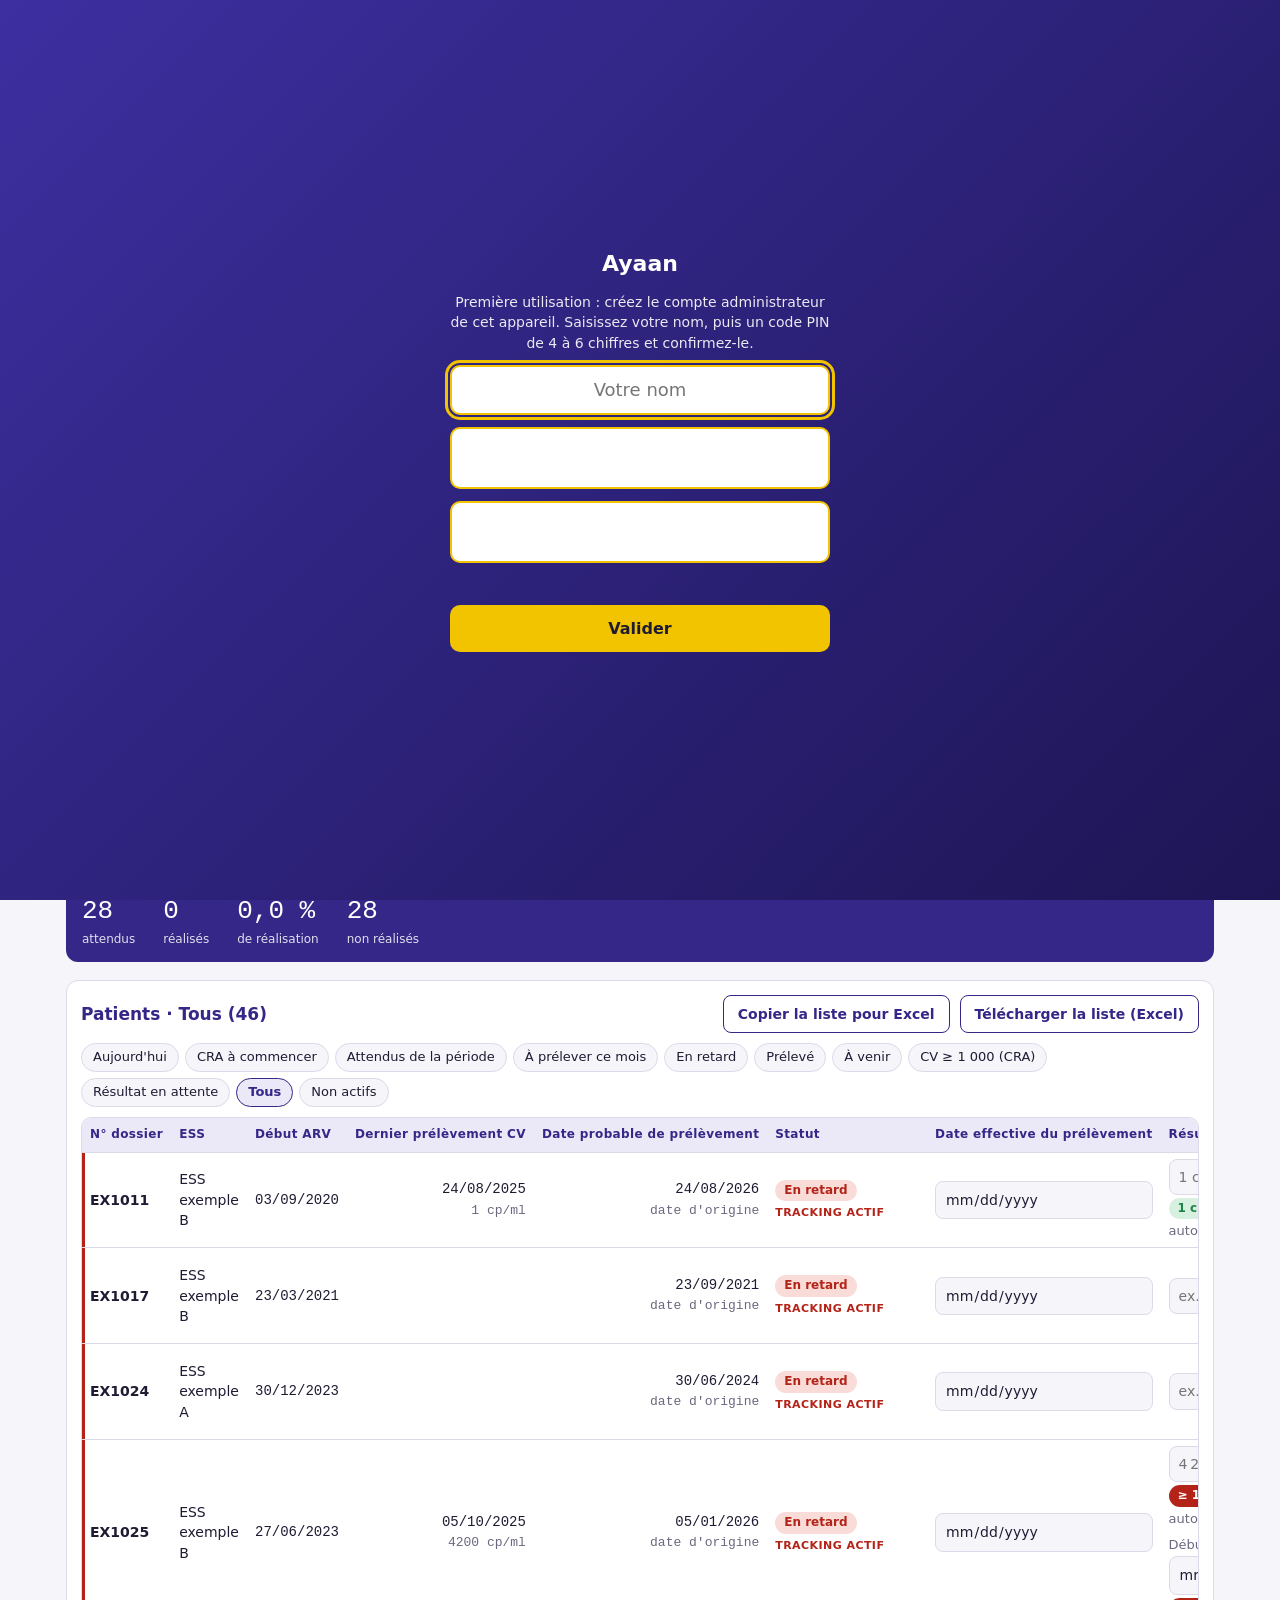
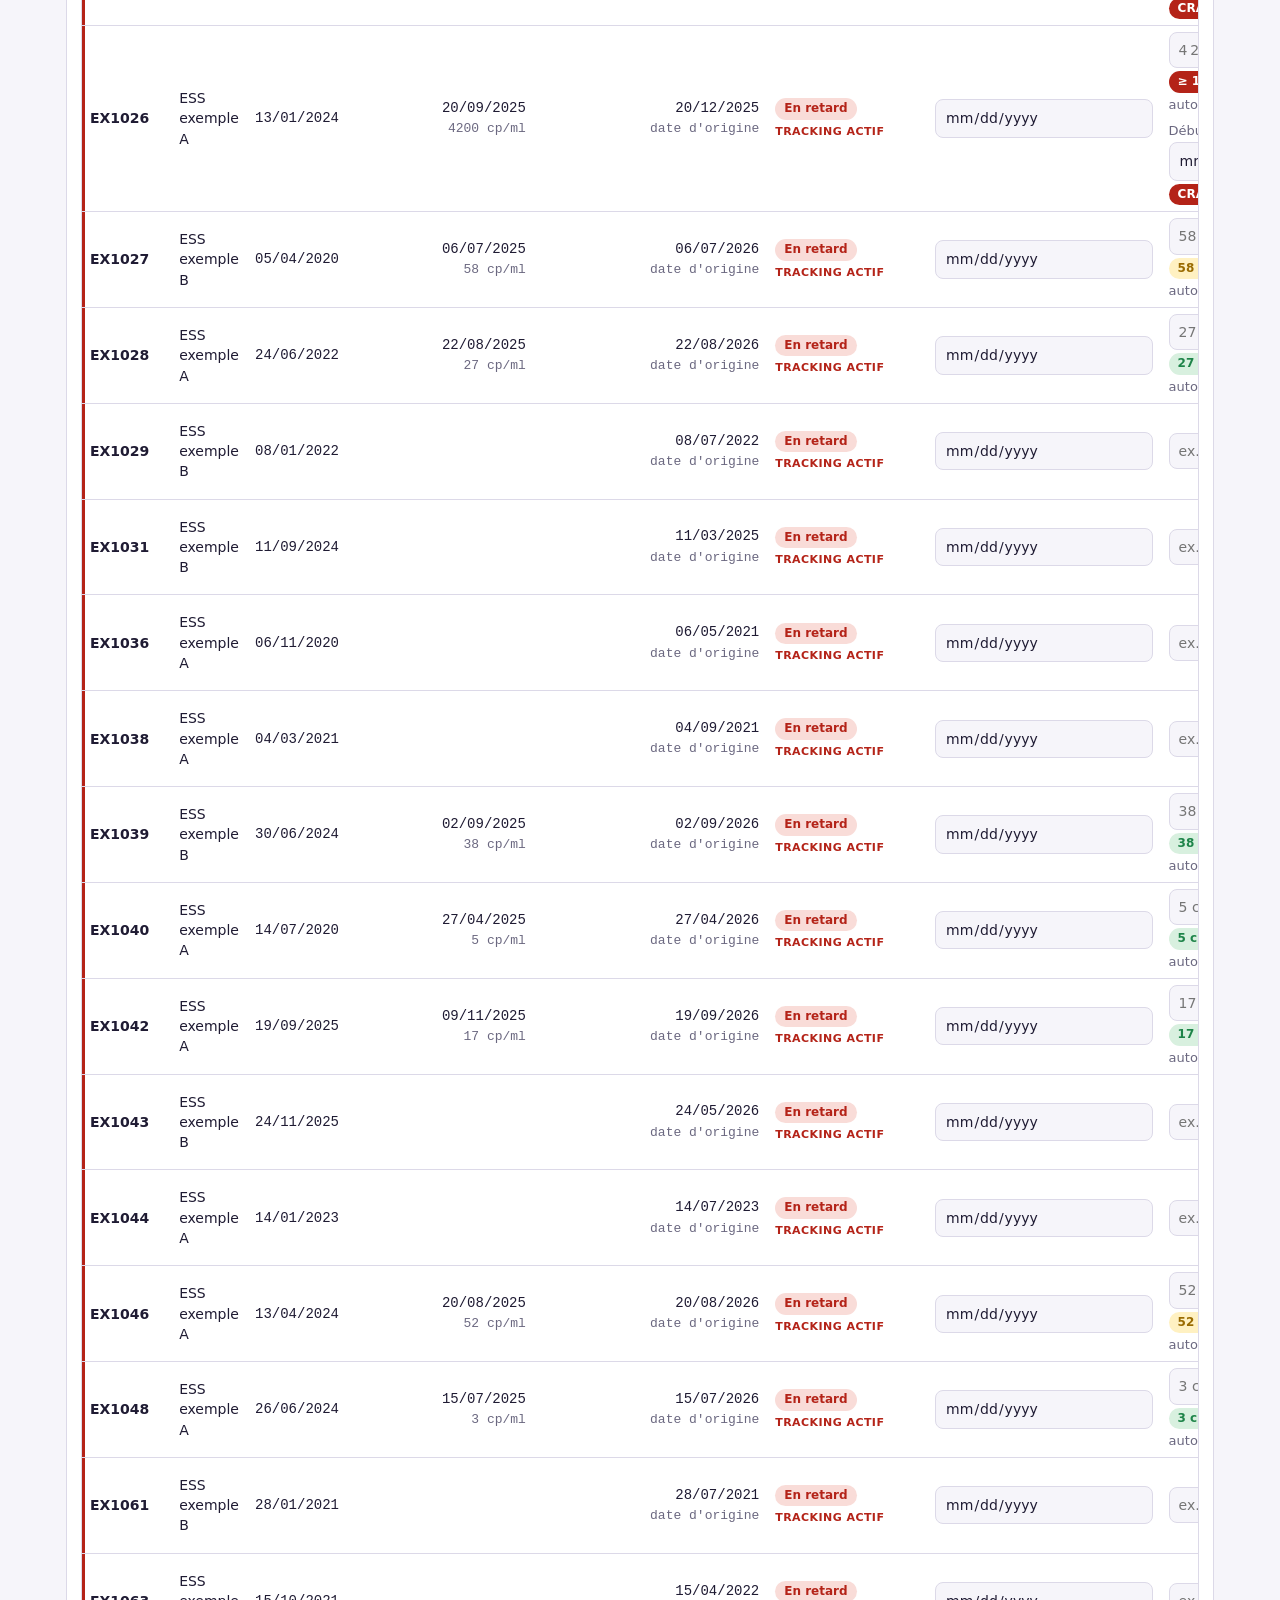
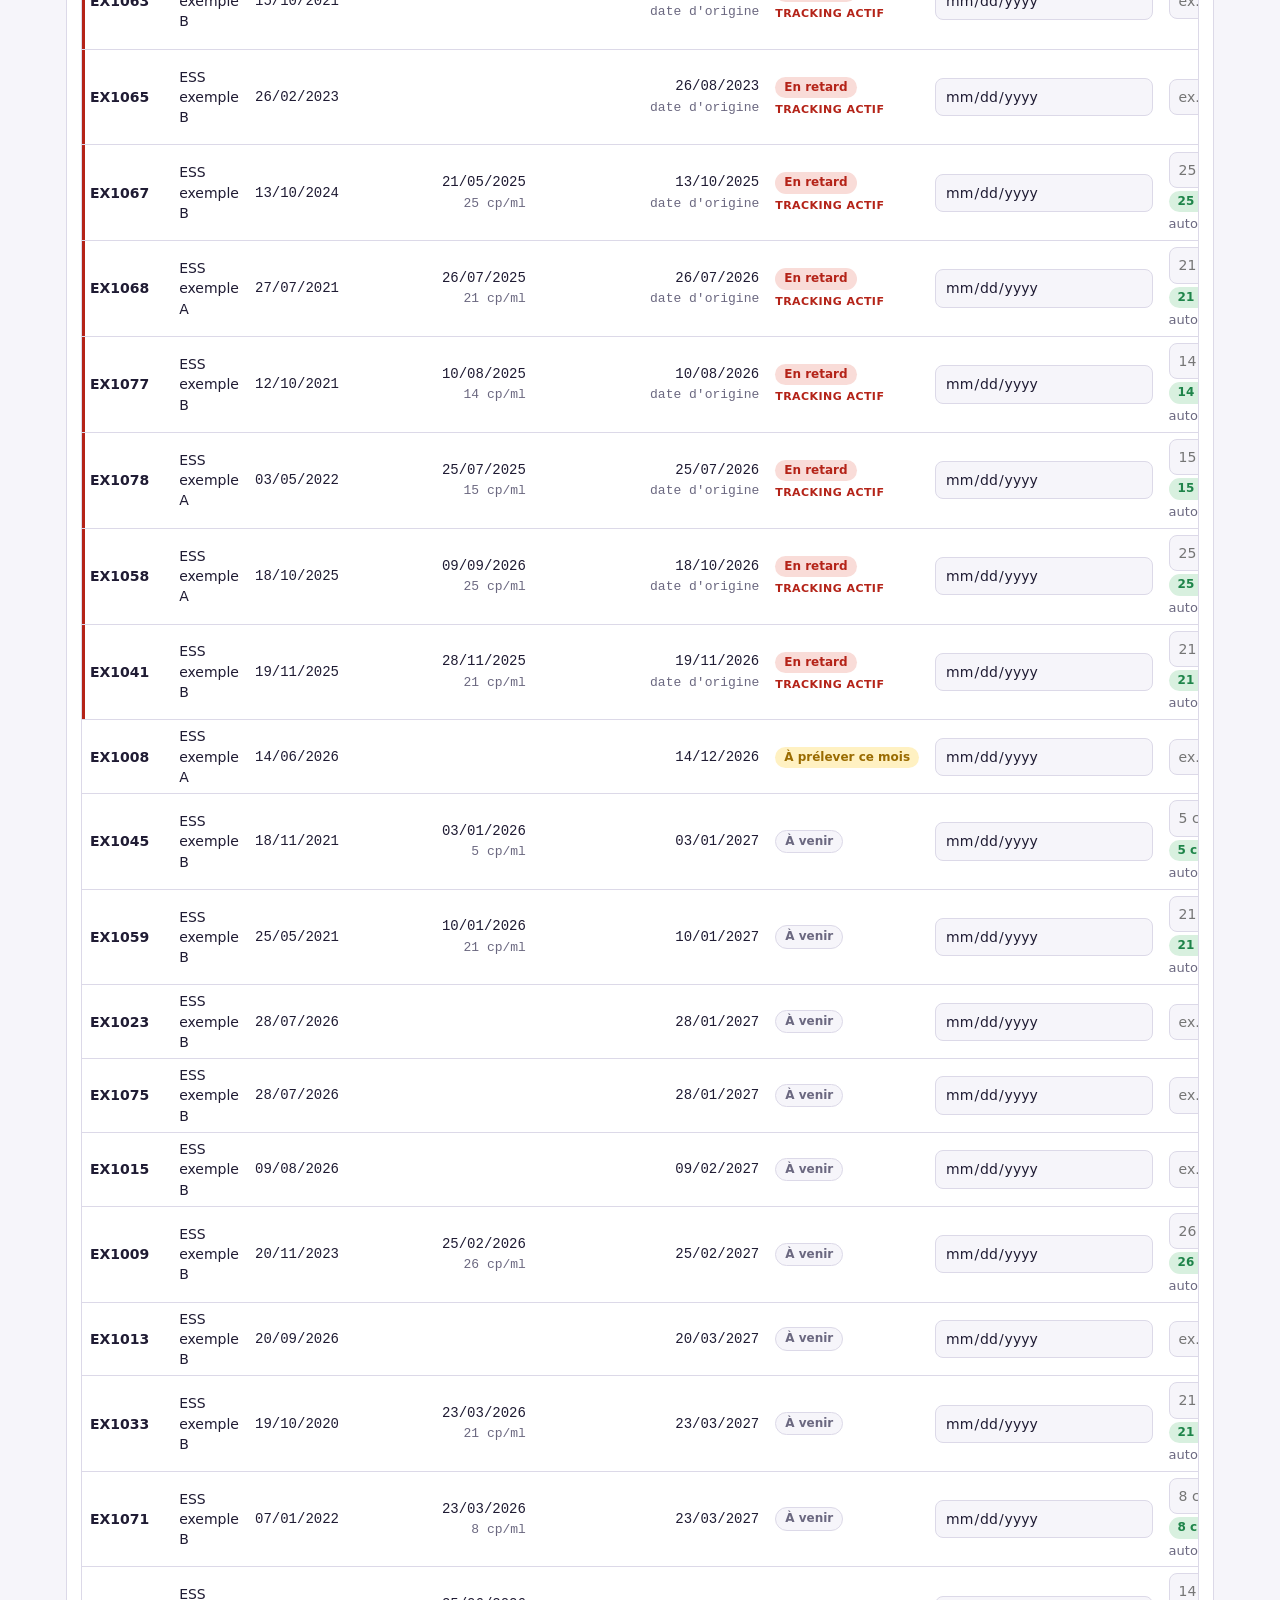
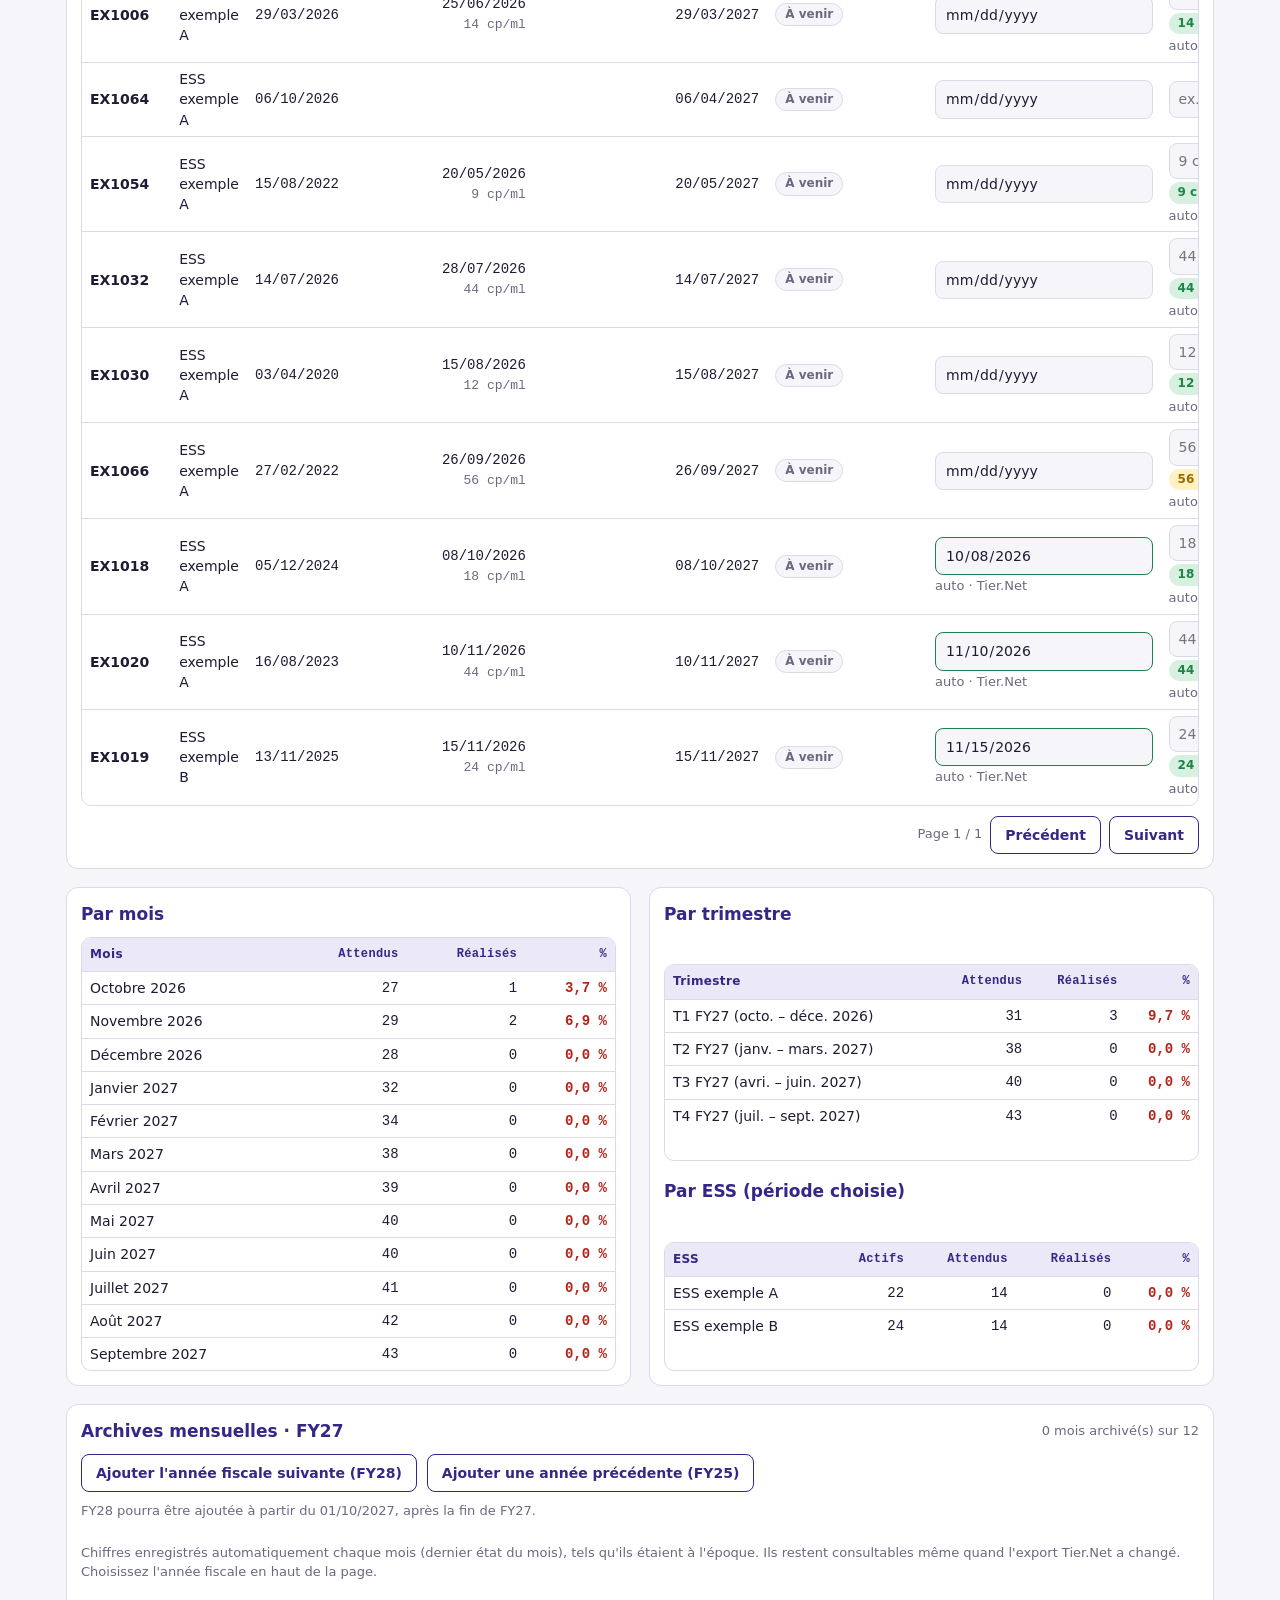
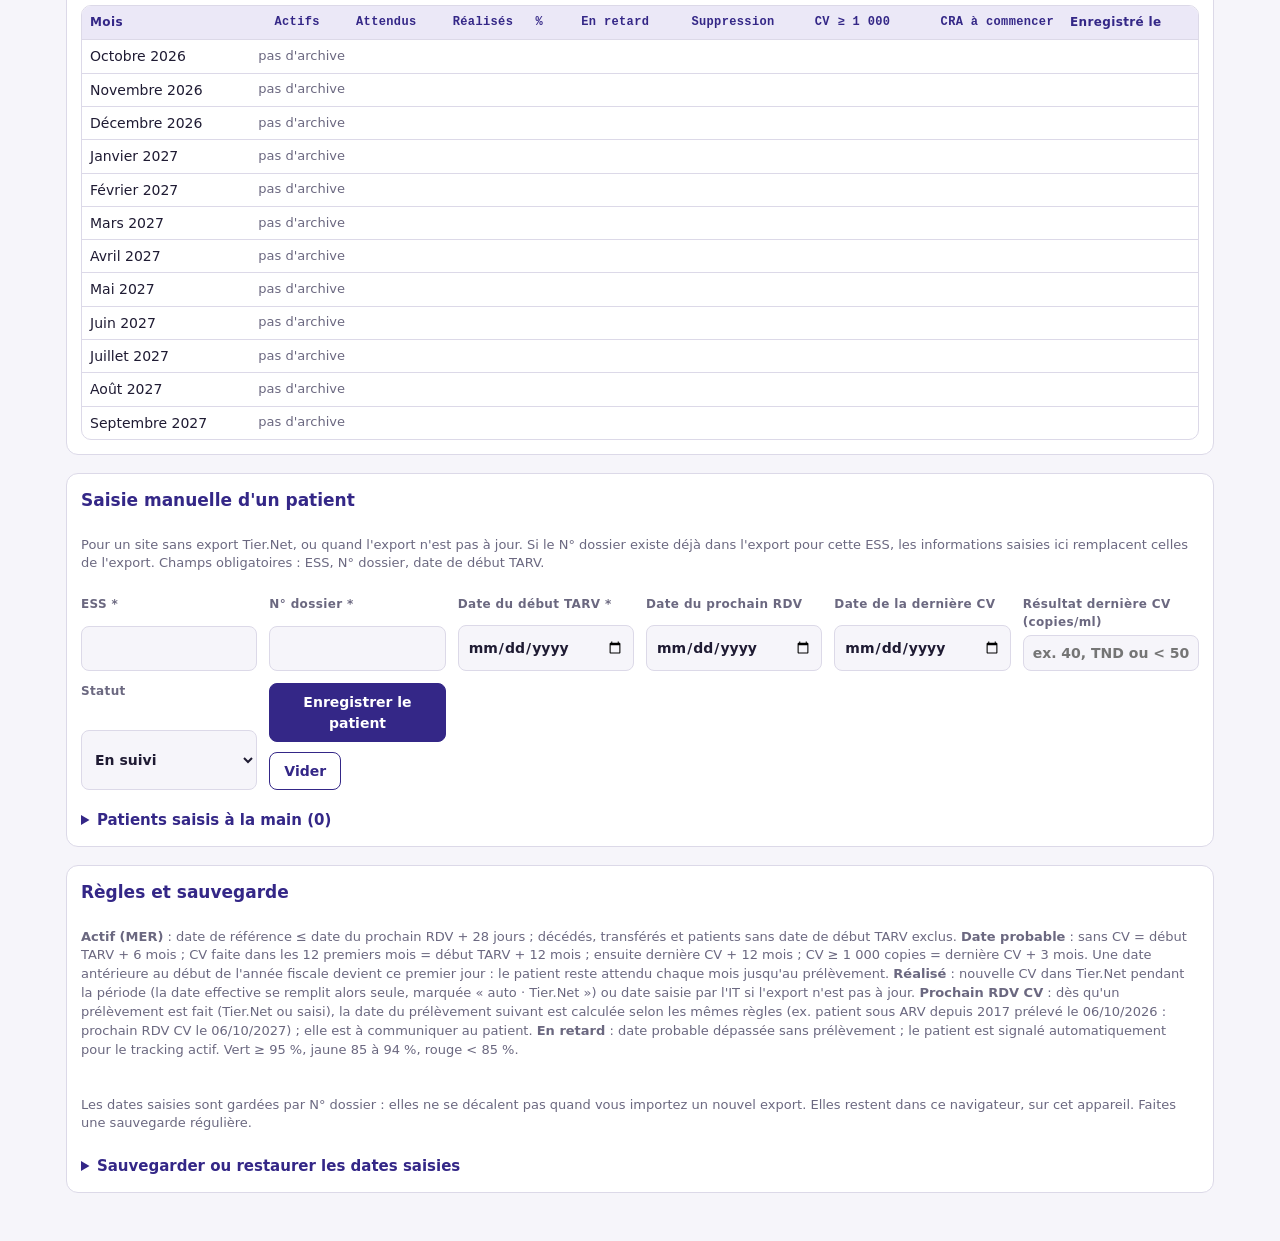
==== index.html @ 996accc6 "Add files via upload" ====
<!doctype html>
<html lang="fr">
<head>
<meta charset="utf-8">
<meta name="viewport" content="width=device-width, initial-scale=1">
<link rel="icon" href="[data-uri]">
<title>Ayaan Suivi CV</title>
<style>
/* Layout : barre d'outils + tuiles de synthèse + liste de travail patient par patient, puis tableaux mensuels/trimestriels */
:root{
  --bg:#f6f5fa; --panel:#ffffff; --ink:#1f1b33; --muted:#6b6880; --line:#dcd9e8;
  --violet:#342787; --violet-soft:#ebe8f7; --jaune:#f2c400; --jaune-soft:#fff6d1; --bleu:#0b6fa6;
  --ok:#1e8449; --ok-soft:#d8f0df; --warn:#9a6b00; --warn-soft:#fff1c2; --bad:#b42318; --bad-soft:#f9dcd8;
  --f-body:"Fira Sans",system-ui,-apple-system,"Segoe UI",sans-serif; --f-num:"Fira Code",ui-monospace,Menlo,monospace;
}
@media (prefers-color-scheme: dark){:root:not([data-theme="light"]){
  --bg:#14121f; --panel:#1d1a2c; --ink:#ecebf5; --muted:#a29fb8; --line:#34304a;
  --violet:#a99cf2; --violet-soft:#2a2545; --jaune:#f2c400; --jaune-soft:#3a3214; --bleu:#5fb4e6;
  --ok:#6fd08f; --ok-soft:#173523; --warn:#f2c94c; --warn-soft:#3a3014; --bad:#ff8a7a; --bad-soft:#41201c; color-scheme:dark}}
:root[data-theme="dark"]{
  --bg:#14121f; --panel:#1d1a2c; --ink:#ecebf5; --muted:#a29fb8; --line:#34304a;
  --violet:#a99cf2; --violet-soft:#2a2545; --jaune:#f2c400; --jaune-soft:#3a3214; --bleu:#5fb4e6;
  --ok:#6fd08f; --ok-soft:#173523; --warn:#f2c94c; --warn-soft:#3a3014; --bad:#ff8a7a; --bad-soft:#41201c; color-scheme:dark}
*{box-sizing:border-box}
body{background:var(--bg);color:var(--ink);font-family:var(--f-body);font-size:15px;line-height:1.45}
.wrap{max-width:1180px;margin:0 auto;padding-left:max(16px,env(safe-area-inset-left,0px));padding-right:max(16px,env(safe-area-inset-right,0px));padding-block:20px 48px;display:grid;gap:18px}
header.top{display:flex;flex-wrap:wrap;gap:12px 20px;align-items:flex-end;justify-content:space-between;border-bottom:3px solid var(--jaune);padding-bottom:12px}
.brand small{display:block;font-size:12px;letter-spacing:.12em;text-transform:uppercase;color:var(--bleu);font-weight:600}
.brand h1{margin:2px 0 0;font-size:26px;color:var(--violet);text-wrap:balance}
.brand p{margin:4px 0 0;color:var(--muted);font-size:13px;max-width:62ch}
.btn{font:inherit;font-weight:600;font-size:14px;border-radius:8px;border:1px solid var(--violet);background:var(--violet);color:#fff;padding:8px 14px;cursor:pointer}
:root[data-theme="dark"] .btn{color:#14121f}
@media (prefers-color-scheme: dark){:root:not([data-theme="light"]) .btn{color:#14121f}}
.btn.ghost{background:transparent;color:var(--violet)}
.btn:focus-visible,select:focus-visible,input:focus-visible{outline:3px solid var(--jaune);outline-offset:2px}
.row{display:flex;flex-wrap:wrap;gap:10px;align-items:center}
.controls{background:var(--panel);border:1px solid var(--line);border-radius:12px;padding:14px;display:grid;grid-template-columns:repeat(auto-fit,minmax(170px,1fr));gap:12px}
label.f{display:grid;gap:4px;font-size:12px;color:var(--muted);font-weight:600;letter-spacing:.03em}
select,input[type=date],input[type=text],input[type=search],textarea{font:inherit;font-size:14px;color:var(--ink);background:var(--bg);border:1px solid var(--line);border-radius:8px;padding:7px 9px;min-width:0;width:100%}
.alert{border-radius:10px;padding:12px 14px;font-size:14px}
.alert.bad{background:var(--bad-soft);color:var(--bad);font-weight:600}
.alert.info{background:var(--jaune-soft);color:var(--ink)}
.tiles{display:grid;grid-template-columns:repeat(auto-fit,minmax(170px,1fr));gap:12px}
.tile{background:var(--panel);border:1px solid var(--line);border-radius:12px;padding:12px 14px;display:grid;gap:2px}
.tile b{font-family:var(--f-num);font-size:30px;font-weight:500;font-variant-numeric:tabular-nums}
.tile span{font-size:13px;color:var(--muted)}
.tile.v b{color:var(--violet)} .tile.o b{color:var(--ok)} .tile.r b{color:var(--bad)} .tile.j b{color:var(--warn)}
.period{background:var(--violet);color:#fff;border-radius:12px;padding:14px 16px;display:flex;flex-wrap:wrap;gap:8px 28px;align-items:baseline}
:root[data-theme="dark"] .period{color:#14121f}
@media (prefers-color-scheme: dark){:root:not([data-theme="light"]) .period{color:#14121f}}
.period h2{margin:0;font-size:16px;flex-basis:100%}
.period .n{font-family:var(--f-num);font-size:26px;font-variant-numeric:tabular-nums}
.period .l{font-size:12px;opacity:.85;display:block}
.panel{background:var(--panel);border:1px solid var(--line);border-radius:12px;padding:14px;display:grid;gap:10px;min-width:0}
.panel h2{margin:0;font-size:17px;color:var(--violet)}
.chips{display:flex;flex-wrap:wrap;gap:6px}
.chip{font:inherit;font-size:13px;border:1px solid var(--line);background:var(--bg);color:var(--ink);border-radius:999px;padding:4px 11px;cursor:pointer}
.chip[aria-pressed="true"]{background:var(--violet-soft);border-color:var(--violet);color:var(--violet);font-weight:600}
.tw{overflow-x:auto;border:1px solid var(--line);border-radius:10px}
table{border-collapse:collapse;width:100%;font-size:14px}
th{background:var(--violet-soft);color:var(--violet);text-align:left;font-size:12px;letter-spacing:.03em;padding:8px;white-space:nowrap;position:sticky;top:0}
td{border-top:1px solid var(--line);padding:6px 8px;vertical-align:middle}
td.num,th.num{text-align:right;font-family:var(--f-num);font-variant-numeric:tabular-nums}
td input{padding:5px 7px}
.track{display:inline-block;margin-top:3px;font-size:11px;font-weight:700;letter-spacing:.04em;text-transform:uppercase;color:var(--bad)}
tr.late td:first-child{box-shadow:inset 3px 0 0 var(--bad)}
.pill{display:inline-block;font-size:12px;font-weight:600;border-radius:999px;padding:2px 9px;white-space:nowrap}
.p-ok{background:var(--ok-soft);color:var(--ok)} .p-bad{background:var(--bad-soft);color:var(--bad)} .p-warn{background:var(--warn-soft);color:var(--warn)} .p-mut{background:var(--bg);color:var(--muted);border:1px solid var(--line)}
.res{display:grid;gap:3px;min-width:118px}.res input{width:110px}
.p-cra{background:var(--bad);color:#fff}
.tile b.pct-ok{color:var(--ok)} .tile b.pct-warn{color:var(--warn)} .tile b.pct-bad{color:var(--bad)}
.pct-ok{color:var(--ok);font-weight:700} .pct-warn{color:var(--warn);font-weight:700} .pct-bad{color:var(--bad);font-weight:700}
.grid2{display:grid;grid-template-columns:repeat(auto-fit,minmax(320px,1fr));gap:18px}
.muted{color:var(--muted);font-size:13px}
.ex{background:var(--jaune);color:#1f1b33;font-size:12px;font-weight:700;border-radius:6px;padding:2px 8px;letter-spacing:.05em;text-transform:uppercase}
details summary{cursor:pointer;font-weight:600;color:var(--violet)}
textarea{min-height:90px;font-family:var(--f-num);font-size:12px}
.pager{display:flex;gap:8px;align-items:center;justify-content:flex-end}
@media (prefers-reduced-motion: reduce){*{transition:none!important}}

.logo{width:56px;height:56px;flex:none}
.brandrow{display:flex;gap:14px;align-items:center}

@media (max-width:700px){
  .tw:has(table.cards){overflow:visible;border:0}
  table.cards thead{display:none}
  table.cards,table.cards tbody{display:block}
  table.cards tr{display:grid;grid-template-columns:1fr 1fr;gap:6px 12px;padding:12px;margin-bottom:10px;background:var(--panel);border:1px solid var(--line);border-radius:12px}
  table.cards tr.late{border-left:5px solid var(--bad)}
  table.cards tr.late td:first-child{box-shadow:none}
  table.cards td{border:0;padding:0;text-align:left!important;min-width:0}
  table.cards td::before{content:attr(data-l);display:block;font-size:11px;font-weight:600;letter-spacing:.03em;color:var(--muted);font-family:var(--f-body)}
  table.cards td:nth-child(1){order:-2;font-size:16px}
  table.cards td:nth-child(6){order:-1;justify-self:end;text-align:right!important}
  table.cards td:nth-child(1)::before,table.cards td:nth-child(6)::before{content:none}
  table.cards td:nth-child(7),table.cards td:nth-child(8),table.cards td:nth-child(9),table.cards td:nth-child(11){grid-column:1/-1}
  table.cards td:empty{display:none}
  table.cards td input{width:100%!important;font-size:16px;padding:9px 10px}
  table.cards .res{min-width:0}
  table.cards td[colspan]{grid-column:1/-1}
}

#daySum{position:fixed;inset:0;z-index:90;background:rgba(20,18,31,.55);display:grid;place-items:center;padding:16px}
#daySum[hidden]{display:none!important}
#daySum .box{background:var(--panel);color:var(--ink);border-radius:16px;width:min(460px,100%);padding:18px;display:grid;gap:12px;border-top:6px solid var(--jaune);max-height:92vh;overflow:auto}
#daySum h2{margin:0;color:var(--violet);font-size:20px}
#daySum .it{display:flex;align-items:center;gap:12px;border:1px solid var(--line);border-radius:12px;padding:10px 12px;background:var(--bg);cursor:pointer;font:inherit;color:inherit;text-align:left;width:100%}
#daySum .it b{font-family:var(--f-num);font-size:26px;min-width:52px;text-align:right}
#daySum .it span{font-size:14px}
#daySum .acts{display:flex;flex-wrap:wrap;gap:8px}
.panel>*,details{min-width:0;max-width:100%}
#msg{position:sticky;top:0;z-index:20}#msg:empty{display:none}
#splash{position:fixed;inset:0;z-index:50;display:grid;place-items:center;background:linear-gradient(135deg,#3d2fa0,#1d1554);color:#fff;transition:opacity .45s ease}
#splash.out{opacity:0;pointer-events:none}
#splash .sp{display:grid;justify-items:center;gap:14px;text-align:center}
#splash .logo{width:132px;height:132px;animation:pop .7s cubic-bezier(.2,.9,.3,1.3) both;filter:drop-shadow(0 12px 28px rgba(0,0,0,.35))}
#splash .nm{font-size:40px;font-weight:800;letter-spacing:-.5px;animation:up .6s .25s both}
#splash .sb{font-size:14px;font-weight:700;letter-spacing:.3em;color:#f2c400;animation:up .6s .4s both}
#splash .org{font-size:12px;opacity:.75;animation:up .6s .55s both}
@keyframes pop{from{transform:scale(.4) rotate(-8deg);opacity:0}to{transform:none;opacity:1}}
@keyframes up{from{transform:translateY(10px);opacity:0}to{transform:none;opacity:1}}
@media (prefers-reduced-motion: reduce){#splash .logo,#splash .nm,#splash .sb,#splash .org{animation:none}}
</style>
<style>:root{color-scheme:light}body{margin:0}[hidden]{display:none!important}@media (prefers-color-scheme: dark){:root:not([data-theme="light"]){color-scheme:dark}}</style>
<script>window.AYAAN_OFFLINE=true</script>
<link rel="manifest" href="manifest.webmanifest">
<meta name="theme-color" content="#342787">
<meta name="mobile-web-app-capable" content="yes">
<meta name="apple-mobile-web-app-capable" content="yes">
<meta name="apple-mobile-web-app-status-bar-style" content="black-translucent">
<meta name="apple-mobile-web-app-title" content="Ayaan">
<link rel="apple-touch-icon" href="apple-touch-icon.png">
<script>if('serviceWorker' in navigator){addEventListener('load',function(){navigator.serviceWorker.register('sw.js').catch(function(){})})}</script>
</head>
<body>
<style>
#pinLock{position:fixed;inset:0;z-index:100;display:grid;place-items:center;background:linear-gradient(135deg,#3d2fa0,#1d1554);color:#fff;padding:16px;overflow:auto}
#pinLock[hidden]{display:none!important}
#pinLock .pb{width:min(380px,100%);display:grid;gap:12px;text-align:center}
#pinLock h2{margin:0;font-size:22px}
#pinLock p{margin:0;font-size:14px;opacity:.9}
#pinLock input{font:inherit;font-size:26px;letter-spacing:.4em;text-align:center;padding:10px;border-radius:10px;border:2px solid #f2c400;background:#fff;color:#1f1b33;width:100%}
#pinLock input#pinName{font-size:18px;letter-spacing:0}
#pinLock button{font:inherit;font-weight:700;font-size:16px;border-radius:10px;border:0;padding:12px;background:#f2c400;color:#1f1b33;cursor:pointer}
#pinLock button.lnk{background:transparent;color:#fff;text-decoration:underline;font-weight:500;font-size:14px;padding:4px}
#pinLock .err{color:#ffb4a8;font-weight:700;min-height:1.2em}
#pinLock .code{font-family:ui-monospace,Menlo,monospace;font-size:26px;letter-spacing:.15em;background:#fff;color:#342787;border-radius:10px;padding:10px}
.who{font-size:12px;color:var(--muted);font-weight:600}
.who b{color:var(--violet)}
</style>
<div id="pinLock" hidden role="dialog" aria-modal="true" aria-labelledby="pinT"><div class="pb">
  <h2 id="pinT">Ayaan</h2><p id="pinP"></p>
  <div id="pinCodeBox" class="code" hidden></div>
  <select id="pinCat" aria-label="Type de compte" style="font:inherit;font-size:17px;padding:11px;border-radius:10px;border:2px solid #f2c400;background:#fff;color:#1f1b33;width:100%"><option value="">Choisissez votre type de compte…</option><option value="admin">1. Administrateurs</option><option value="user">2. Utilisateurs</option></select>
  <input id="pinName" type="text" autocomplete="off" maxlength="40" placeholder="Votre nom" aria-label="Votre nom" hidden>
  <input id="pinIn" type="password" inputmode="numeric" autocomplete="off" maxlength="6" aria-label="Code PIN">
  <input id="pinIn2" type="password" inputmode="numeric" autocomplete="off" maxlength="6" aria-label="Confirmer le code PIN" hidden>
  <div class="err" id="pinErr" aria-live="assertive"></div>
  <button type="button" id="pinOk">Valider</button>
  <button type="button" class="lnk" id="pinForgot">Code PIN oublié ?</button>
</div></div>
<div id="ayRights" hidden role="dialog" aria-modal="true" aria-labelledby="ayRT" style="position:fixed;inset:0;z-index:95;background:rgba(20,18,31,.55);display:grid;place-items:center;padding:16px">
 <div style="background:var(--panel);color:var(--ink);border-radius:16px;width:min(560px,100%);max-height:90vh;overflow:auto;padding:18px;border-top:6px solid var(--jaune);display:grid;gap:10px">
  <h2 id="ayRT" style="margin:0;color:var(--violet);font-size:20px">Mes droits</h2><div id="ayRS" class="muted"></div><div id="ayRL"></div>
  <div><button class="btn ghost" type="button" id="ayRC">Fermer</button></div></div></div>
<style>#ayRights[hidden]{display:none!important}.rgt{display:flex;gap:8px;align-items:flex-start;padding:5px 0;border-bottom:1px solid var(--line);font-size:14px}.rgt b{min-width:38px}.rgt .y{color:var(--ok)}.rgt .n{color:var(--bad)}
.mx{border-collapse:collapse;width:100%;font-size:13px}.mx th{background:var(--violet-soft);color:var(--violet);padding:6px;text-align:left;font-size:12px}.mx td{border-top:1px solid var(--line);padding:5px 6px}.mx td.c{text-align:center;font-weight:700}.mx td.c.y{color:var(--ok);background:var(--ok-soft)}.mx td.c.n{color:var(--bad);background:var(--bad-soft)}.mx tr.g td{background:var(--violet-soft);color:var(--violet);font-weight:700}</style>
<script>
/* Ayaan : utilisateurs, rôles et code PIN. Les PIN ne sont jamais stockés en clair (empreinte salée).
   Matrice d'accès : voir ROLES et PERMS ci-dessous (identique au fichier « Matrice d'accès Ayaan.xlsx »).
   Le code de secours (affiché une fois à la création du premier administrateur) permet à un administrateur
   de choisir un nouveau PIN sans perdre les données. */
(function(){
const K='ayaan.users.v1',KOLD='ayaan.pin.v1',IDLE=10*60*1000,AWAY=5*60*1000;
const ROLES={admin:'Administrateur',gest:'Gestionnaire de données',prest:'Prestataire CV',sup:'Superviseur de site'};
const PERMS={
  admin:['voir','saisir','exporter','importer','manuel','rapport','sauvegarde','restaurer','effacer','utilisateurs','central','c_importer','annees'],
  gest:['voir','saisir','exporter','importer','manuel','rapport','sauvegarde'],
  prest:['voir','saisir','exporter','importer','manuel','rapport'],
  sup:['voir','saisir','exporter','importer','manuel','rapport']};
const ACTIONS=[['Ayaan Suivi CV',[['Voir les listes, les tuiles et les tableaux','voir'],['Saisir prélèvement, résultat CV, date de retour, début du CRA, commentaire','saisir'],['Copier ou télécharger la liste (Excel)','exporter'],['Importer l\'export Tier.Net','importer'],['Saisie manuelle d\'un patient (ajouter, modifier, supprimer)','manuel'],['Envoyer le rapport au centralisateur','rapport'],['Copier ou enregistrer la sauvegarde','sauvegarde'],['Restaurer une sauvegarde','restaurer'],['Effacer les données de l\'appareil','effacer'],['Gérer les utilisateurs et les PIN','utilisateurs'],['Ajouter les années fiscales','annees']]],
 ['Centralisateur',[['Ouvrir le centralisateur et l\'utiliser (tableau de bord, import des rapports, sauvegardes)','central']]],
 ['Compte personnel',[['Changer son propre code PIN','*'],['Verrouiller l\'application','*'],['Voir ses droits (« Mes droits »)','*']]]];
const okFor=(role,p)=>p==='*'||(PERMS[role]||[]).includes(p);
const $=id=>document.getElementById(id);
const rd=k=>{try{return JSON.parse(localStorage.getItem(k)||'null')}catch(e){return null}};
const wr=(k,v)=>{try{localStorage.setItem(k,JSON.stringify(v));return true}catch(e){return false}};
const ss={get(k){try{return sessionStorage.getItem(k)}catch(e){return null}},set(k,v){try{sessionStorage.setItem(k,v)}catch(e){}}};
const rnd=n=>{const a=new Uint8Array(n);crypto.getRandomValues(a);return [...a].map(b=>b.toString(16).padStart(2,'0')).join('')};
async function h(salt,txt){const d=new TextEncoder().encode(salt+'|'+txt);
  if(crypto.subtle){let b=await crypto.subtle.digest('SHA-256',d);for(let i=0;i<999;i++)b=await crypto.subtle.digest('SHA-256',new Uint8Array([...new Uint8Array(b),...d]));return [...new Uint8Array(b)].map(x=>x.toString(16).padStart(2,'0')).join('')}
  let x=5381;for(let r=0;r<2000;r++)for(const c of d)x=((x*33)^c^r)>>>0;return 'f'+x.toString(16)}
const recCode=()=>{const A='ABCDEFGHJKMNPQRSTUVWXYZ23456789';const a=new Uint8Array(8);crypto.getRandomValues(a);const s=[...a].map(b=>A[b%A.length]).join('');return s.slice(0,4)+'-'+s.slice(4)};
// migration de la v7 (un seul PIN) : il devient le PIN de l'administrateur
let DB=rd(K);
if(!DB){const o=rd(KOLD);if(o&&o.h){DB={rs:o.rs,rh:o.rh,users:[{id:rnd(6),nom:'Administrateur',role:'admin',s:o.s,h:o.h,cree:new Date().toISOString().slice(0,10)}]};wr(K,DB)}}
const save=()=>wr(K,DB);
const hasUsers=()=>!!(DB&&DB.users&&DB.users.length);
let CUR=null;
function badPin(a){if(!/^\d{4,6}$/.test(a))return 'Le code PIN doit contenir 4 à 6 chiffres.';if(/^(\d)\1+$/.test(a)||'0123456789'.includes(a)||'9876543210'.includes(a))return 'Code trop facile à deviner (ex. 0000, 1234) : choisissez-en un autre.';return ''}
async function findByPin(pin,exceptId,cat){for(const u of (DB&&DB.users)||[]){if(cat==='admin'&&u.role!=='admin')continue;if(cat==='user'&&u.role==='admin')continue;if(u.id!==exceptId&&await h(u.s,pin)===u.h)return u}return null}
function login(u){CUR=u;ss.set('ayaan.cur',u.id);ss.set('ayaan.unl',String(Date.now()));paint();document.dispatchEvent(new CustomEvent('ayaan-user',{detail:pub()}))}
const pub=()=>CUR?{id:CUR.id,nom:CUR.nom,role:CUR.role,roleLab:ROLES[CUR.role]}:null;
function paint(){document.querySelectorAll('[data-who]').forEach(el=>{el.innerHTML=CUR?`Connecté : <b>${CUR.nom.replace(/[&<>"]/g,'')}</b> · ${ROLES[CUR.role]} · <button type="button" onclick="AY.showRights()" style="font:inherit;font-size:12px;background:none;border:0;color:var(--bleu);text-decoration:underline;cursor:pointer;padding:0">Mes droits</button>`:''});
  document.querySelectorAll('[data-perm]').forEach(el=>{const ok=can(el.dataset.perm);if(el.tagName==='SELECT'||el.tagName==='INPUT'||el.tagName==='TEXTAREA')el.disabled=!ok;else el.hidden=!ok})}
function can(p){return !!(CUR&&(PERMS[CUR.role]||[]).includes(p))}
// ----- écran de verrouillage
let mode='',fails=0,waitUntil=0,last=Date.now(),hiddenAt=0,target=null;
const CAT=$('pinCat'),L=$('pinLock'),N=$('pinName'),I=$('pinIn'),I2=$('pinIn2'),E=$('pinErr'),P=$('pinP'),OK=$('pinOk'),F=$('pinForgot'),CB=$('pinCodeBox');
function show(m){mode=m;L.hidden=false;E.textContent='';I.value='';I2.value='';N.value='';N.hidden=true;CAT.hidden=m!=='unlock';CAT.value='';I.hidden=m==='unlock';OK.hidden=m==='unlock';I2.hidden=true;CB.hidden=true;F.hidden=true;OK.textContent='Valider';
  I.type='password';I.maxLength=6;I.setAttribute('inputmode','numeric');I.setAttribute('aria-label','Code PIN');
  if(m==='unlock')P.textContent='Choisissez votre type de compte, puis entrez votre code PIN.';
  else if(m==='denied'){P.textContent='Le centralisateur est réservé aux administrateurs. Votre compte est un compte utilisateur.';I.hidden=true;OK.hidden=false;OK.textContent='Retour à Ayaan Suivi CV';F.hidden=true}
  else if(m==='first'){P.textContent='Première utilisation : créez le compte administrateur de cet appareil. Saisissez votre nom, puis un code PIN de 4 à 6 chiffres et confirmez-le.';N.hidden=false;I2.hidden=false}
  else if(m==='newpin'){P.textContent='Choisissez votre nouveau code PIN, puis confirmez-le.';I2.hidden=false}
  else if(m==='recover'){P.textContent='Administrateur : entrez le code de secours noté à la création (ex. ABCD-1234). Les autres utilisateurs demandent à l\'administrateur de réinitialiser leur PIN.';I.removeAttribute('inputmode');I.type='text';I.maxLength=9;I.setAttribute('aria-label','Code de secours')}
  if(m!=='unlock')OK.hidden=false;
  if(m==='unlock'&&document.body&&document.body.dataset.need==='central'){CAT.value='admin';CAT.hidden=true;I.hidden=false;OK.hidden=false;F.hidden=false;P.innerHTML='Centralisateur : connexion réservée aux <b>administrateurs</b>. Entrez votre code PIN.<br><a href="index.html" style="color:#f2c400">Retour à Ayaan Suivi CV</a>'}
  setTimeout(()=>(m==='unlock'&&!CAT.hidden?CAT:(N.hidden?I:N)).focus(),50)}
function hide(){L.hidden=true;mode='';last=Date.now()}
async function submit(){
  if(mode==='unlock'||mode==='change'){
    if(Date.now()<waitUntil){E.textContent='Trop d\'essais : patientez '+Math.ceil((waitUntil-Date.now())/1000)+' s.';return}
    if(mode==='unlock'&&!CAT.value){E.textContent='Choisissez d\'abord votre type de compte.';return}
    const u=mode==='change'?((CUR&&await h(CUR.s,I.value)===CUR.h)?CUR:null):await findByPin(I.value,null,CAT.value);
    if(!u){fails++;I.value='';E.textContent='Code PIN incorrect.';if(fails>=5){waitUntil=Date.now()+30000;fails=0;E.textContent='5 essais incorrects : patientez 30 s.'}return}
    fails=0;if(mode==='change'){target=u;show('newpin');return}login(u);if(needOk())hide();else show('denied');return}
  if(mode==='denied'){location.href='index.html';return}
  if(mode==='first'||mode==='newpin'){
    const nm=N.value.trim(),a=I.value.trim(),b=I2.value.trim();
    if(mode==='first'&&nm.length<2){E.textContent='Saisissez votre nom.';return}
    const bp=badPin(a);if(bp){E.textContent=bp;return}
    if(a!==b){E.textContent='Les deux codes ne sont pas identiques.';I2.value='';return}
    if(await findByPin(a,target&&target.id)){E.textContent='Ce code PIN est déjà utilisé par un autre utilisateur : choisissez-en un autre.';return}
    const s=rnd(16),hh=await h(s,a);
    if(mode==='newpin'){target.s=s;target.h=hh;save();const u=target;target=null;login(u);hide();if(window.ayaanPinMsg)window.ayaanPinMsg('Nouveau code PIN enregistré.');return}
    const rc=recCode(),rs=rnd(16);DB={rs,rh:await h(rs,rc),users:[{id:rnd(6),nom:nm,role:'admin',s,h:hh,cree:new Date().toISOString().slice(0,10)}]};save();
    login(DB.users[0]);mode='showcode';P.textContent='Compte administrateur créé. Notez ce code de secours sur papier et gardez-le en lieu sûr : il permet à l\'administrateur de choisir un nouveau PIN s\'il l\'oublie, sans perdre les données.';
    CB.textContent=rc;CB.hidden=false;N.hidden=true;I.hidden=true;I2.hidden=true;E.textContent='';OK.textContent='J\'ai noté le code de secours';F.hidden=true;OK.focus();return}
  if(mode==='showcode'){hide();return}
  if(mode==='recover'){
    const v=I.value.trim().toUpperCase().replace(/\s/g,'');const vv=v.includes('-')?v:v.slice(0,4)+'-'+v.slice(4);
    if(DB&&await h(DB.rs,vv)===DB.rh){target=DB.users.find(u=>u.role==='admin');show('newpin');P.textContent=`Code de secours accepté. Choisissez un nouveau code PIN pour ${target.nom} (administrateur), puis confirmez-le.`}else E.textContent='Code de secours incorrect.'}
}
CAT.addEventListener('change',()=>{const on=!!CAT.value;I.hidden=!on;OK.hidden=!on;F.hidden=!on||CAT.value!=='admin';E.textContent='';if(on){P.textContent=CAT.value==='admin'?'Administrateur : entrez votre code PIN.':'Utilisateur : entrez votre code PIN.';I.focus()}});
const needOk=()=>{const n=document.body&&document.body.dataset.need;return !n||can(n)};
OK.onclick=submit;
[N,I,I2].forEach(x=>x.addEventListener('keydown',e=>{if(e.key!=='Enter')return;e.preventDefault();if(x===N)I.focus();else if(x===I&&!I2.hidden&&!I2.value)I2.focus();else submit()}));
F.onclick=()=>show('recover');
['pointerdown','keydown','scroll','touchstart'].forEach(ev=>addEventListener(ev,()=>{last=Date.now()},{passive:true,capture:true}));
setInterval(()=>{if(!mode&&hasUsers()&&Date.now()-last>IDLE)show('unlock')},15000);
document.addEventListener('visibilitychange',()=>{if(document.hidden)hiddenAt=Date.now();else if(!mode&&hasUsers()&&hiddenAt&&Date.now()-hiddenAt>AWAY)show('unlock')});
addEventListener('pagehide',()=>{if(!mode)ss.set('ayaan.unl',String(last))});
// ----- API pour les pages
const AY=window.AY={ROLES,PERMS,can,user:pub,
  lock(){if(hasUsers())show('unlock')},
  changePin(){if(!CUR)return;show('unlock');mode='change';F.hidden=true;CAT.hidden=true;I.hidden=false;OK.hidden=false;setTimeout(()=>I.focus(),60);P.textContent='Entrez votre code PIN actuel.'},
  showRights(){if(!CUR)return;$('ayRS').textContent=CUR.nom+' · '+ROLES[CUR.role];$('ayRL').innerHTML=ACTIONS.map(([g,a])=>`<div style="font-weight:700;color:var(--violet);margin-top:8px">${g}</div>`+a.map(([t,p])=>{const ok=okFor(CUR.role,p);return `<div class="rgt"><b class="${ok?'y':'n'}">${ok?'Oui':'Non'}</b><span>${t}</span></div>`}).join('')).join('');$('ayRights').hidden=false;$('ayRC').focus()},
  matrixHTML(){const rk=Object.keys(ROLES);return `<table class="mx"><thead><tr><th>Action</th>${rk.map(r=>`<th style="text-align:center">${ROLES[r]}</th>`).join('')}</tr></thead><tbody>`+ACTIONS.map(([g,a])=>`<tr class="g"><td colspan="${rk.length+1}">${g}</td></tr>`+a.map(([t,p])=>`<tr><td>${t}</td>${rk.map(r=>{const ok=okFor(r,p);return `<td class="c ${ok?'y':'n'}">${ok?'Oui':'Non'}</td>`}).join('')}</tr>`).join('')).join('')+'</tbody></table>'},
  list(){return (DB&&DB.users||[]).map(u=>({id:u.id,nom:u.nom,role:u.role,roleLab:ROLES[u.role],cree:u.cree}))},
  async save(id,nom,role,pin){if(!can('utilisateurs'))return 'Action réservée à l\'administrateur.';nom=String(nom||'').trim();if(nom.length<2)return 'Saisissez le nom de l\'utilisateur.';if(!ROLES[role])return 'Choisissez un rôle.';
    const u=id?DB.users.find(x=>x.id===id):null;if(id&&!u)return 'Utilisateur introuvable.';
    if(u&&u.role==='admin'&&role!=='admin'&&DB.users.filter(x=>x.role==='admin').length<2)return 'Il faut garder au moins un administrateur.';
    if(!u||pin){const bp=badPin(pin||'');if(bp)return bp;if(await findByPin(pin,u&&u.id))return 'Ce code PIN est déjà utilisé par un autre utilisateur.'}
    if(DB.users.some(x=>x.id!==id&&x.nom.toLowerCase()===nom.toLowerCase()))return 'Un utilisateur porte déjà ce nom.';
    const t=u||{id:rnd(6),cree:new Date().toISOString().slice(0,10)};t.nom=nom;t.role=role;if(pin){t.s=rnd(16);t.h=await h(t.s,pin)}if(!u)DB.users.push(t);save();if(CUR&&CUR.id===t.id)login(t);else paint();return ''},
  del(id){if(!can('utilisateurs'))return 'Action réservée à l\'administrateur.';const u=DB.users.find(x=>x.id===id);if(!u)return 'Utilisateur introuvable.';if(CUR&&CUR.id===id)return 'Vous ne pouvez pas supprimer votre propre compte.';
    if(u.role==='admin'&&DB.users.filter(x=>x.role==='admin').length<2)return 'Il faut garder au moins un administrateur.';DB.users=DB.users.filter(x=>x.id!==id);save();return ''}
};
window.ayaanLock=AY.lock;$('ayRC').onclick=()=>{$('ayRights').hidden=true};$('ayRights').addEventListener('click',e=>{if(e.target.id==='ayRights')$('ayRights').hidden=true});window.ayaanChangePin=AY.changePin;
// ----- démarrage
(function(){if(!hasUsers()){show('first');return}
  const cid=ss.get('ayaan.cur'),u=+ss.get('ayaan.unl')||0,me=DB.users.find(x=>x.id===cid);
  if(me&&u&&Date.now()-u<IDLE&&(!(document.body&&document.body.dataset.need)||okFor(me.role,document.body.dataset.need))){CUR=me;document.addEventListener('DOMContentLoaded',()=>{paint();document.dispatchEvent(new CustomEvent('ayaan-user',{detail:pub()}))});if(document.readyState!=='loading')setTimeout(()=>{paint();document.dispatchEvent(new CustomEvent('ayaan-user',{detail:pub()}))},0);return}
  show('unlock')})();
})();
</script>


<div id="splash" role="presentation"><div class="sp"><svg xmlns="http://www.w3.org/2000/svg" viewBox="0 0 120 120" class="logo" aria-hidden="true">
  <defs>
    <linearGradient id="ag" x1="0" y1="0" x2="1" y2="1"><stop offset="0" stop-color="#4433b0"/><stop offset="1" stop-color="#231a66"/></linearGradient>
    <linearGradient id="dg" x1="0" y1="0" x2="0" y2="1"><stop offset="0" stop-color="#ffffff"/><stop offset="1" stop-color="#ece9fb"/></linearGradient>
  </defs>
  <rect x="4" y="4" width="112" height="112" rx="28" fill="url(#ag)"/>
  <path d="M60 16 C60 16 28 54 28 74 A32 32 0 0 0 92 74 C92 54 60 16 60 16 Z" fill="url(#dg)"/>
  <ellipse cx="45" cy="50" rx="4" ry="9" transform="rotate(28 45 50)" fill="#ffffff" opacity=".9"/>
  <path d="M40 62 C48 60 50 80 60 82 C66 83.5 72 83 80 83" fill="none" stroke="#342787" stroke-width="6" stroke-linecap="round" stroke-linejoin="round"/>
  <circle cx="80.5" cy="83" r="6.5" fill="#f2c400" stroke="#342787" stroke-width="2.5"/>
</svg><div class="nm">Ayaan</div><div class="sb">SUIVI CV</div></div></div>
<div id="daySum" hidden role="dialog" aria-modal="true" aria-labelledby="dsT"><div class="box">
  <div><h2 id="dsT">Aujourd'hui</h2><div class="muted" id="dsSub"></div></div>
  <div id="dsList" style="display:grid;gap:8px"></div>
  <div class="muted">Touchez une ligne pour ouvrir la liste. Le message à partager ne contient que des chiffres, aucun nom ni N° dossier.</div>
  <div class="acts"><button class="btn" type="button" id="dsWa">Envoyer par WhatsApp</button><button class="btn ghost" type="button" id="dsSms">SMS</button><button class="btn ghost" type="button" id="dsShare" hidden>Partager…</button><button class="btn ghost" type="button" id="dsCopy">Copier</button></div>
  <div class="acts"><button class="btn ghost" type="button" id="dsNotif" hidden>Activer les notifications</button><button class="btn ghost" type="button" id="dsClose">Fermer</button></div>
</div></div>
<div class="wrap">
  <header class="top">
    <div class="brandrow"><svg xmlns="http://www.w3.org/2000/svg" viewBox="0 0 120 120" class="logo" aria-hidden="true">
  <defs>
    <linearGradient id="ag" x1="0" y1="0" x2="1" y2="1"><stop offset="0" stop-color="#4433b0"/><stop offset="1" stop-color="#231a66"/></linearGradient>
    <linearGradient id="dg" x1="0" y1="0" x2="0" y2="1"><stop offset="0" stop-color="#ffffff"/><stop offset="1" stop-color="#ece9fb"/></linearGradient>
  </defs>
  <rect x="4" y="4" width="112" height="112" rx="28" fill="url(#ag)"/>
  <path d="M60 16 C60 16 28 54 28 74 A32 32 0 0 0 92 74 C92 54 60 16 60 16 Z" fill="url(#dg)"/>
  <ellipse cx="45" cy="50" rx="4" ry="9" transform="rotate(28 45 50)" fill="#ffffff" opacity=".9"/>
  <path d="M40 62 C48 60 50 80 60 82 C66 83.5 72 83 80 83" fill="none" stroke="#342787" stroke-width="6" stroke-linecap="round" stroke-linejoin="round"/>
  <circle cx="80.5" cy="83" r="6.5" fill="#f2c400" stroke="#342787" stroke-width="2.5"/>
</svg><div class="brand">
      <h1>Ayaan Suivi CV</h1><div class="who" data-who></div>
      <p>Patients actifs (définition MER), date probable du prochain prélèvement et attendus par mois et par trimestre, à partir de l'export Tier.Net. Les données restent sur cet appareil.<span id="offTag"></span></p>
    </div></div>
    <div class="row">
      <input type="file" id="file" accept=".xlsx,.csv" hidden>
      <button class="btn ghost" type="button" id="btnDay">Résumé du jour</button><button class="btn ghost" type="button" onclick="ayaanLock()" title="Verrouiller l'application">Verrouiller</button><a class="btn ghost" href="central.html" style="text-decoration:none" data-perm="central">Ouvrir le Centralisateur</a><button class="btn ghost" id="btnRep" type="button" data-perm="rapport">Envoyer au centralisateur</button>
      <button class="btn" id="btnImport" data-perm="importer">Importer l'export Tier.Net</button>
    </div>
  </header>

  <div id="msg"></div>

  <section class="controls" aria-label="Filtres">
    <label class="f" for="selEss">ESS<select id="selEss"></select></label>
    <label class="f" for="selPer">Période<select id="selPer"></select></label>
    <label class="f" for="dRef">Date de référence<input type="date" id="dRef"></label>
    <label class="f" for="selFy">Année fiscale<select id="selFy"></select></label>
    <label class="f" for="dFy">Début de l'année fiscale<input type="date" id="dFy"></label>
    <label class="f" for="q">Rechercher un N° dossier<input type="search" id="q" placeholder="ex. MU2903…"></label>
  </section>

  <div id="fyAlert"></div><div id="fyBanner"></div>
  <div id="track" aria-live="polite"></div>
  <section class="tiles" id="tiles" aria-label="Synthèse"></section>
  <section class="period" id="period" aria-live="polite"></section>

  <section class="panel">
    <div class="row" style="justify-content:space-between">
      <h2 id="listTitle">Patients</h2>
      <div class="row">
        <button class="btn ghost" id="btnCopy" data-perm="exporter">Copier la liste pour Excel</button>
        <button class="btn ghost" id="btnDl" hidden data-perm="exporter">Télécharger la liste (Excel)</button>
      </div>
    </div>
    <div class="chips" id="chips" role="group" aria-label="Filtrer par statut"></div>
    <div class="tw"><table class="cards"><thead><tr><th>N° dossier</th><th>ESS</th><th>Début ARV</th><th>Dernier prélèvement CV</th><th>Date probable de prélèvement</th><th>Statut</th><th>Date effective du prélèvement</th><th>Résultat CV</th><th>Date retour du résultat</th><th>Prochain RDV CV</th><th>Commentaire</th><th class="num">Retard (j)</th></tr></thead><tbody id="tb"></tbody></table></div>
    <div class="pager"><span class="muted" id="pinfo"></span><button class="btn ghost" id="prev">Précédent</button><button class="btn ghost" id="next">Suivant</button></div>
  </section>

  <section class="grid2">
    <div class="panel"><h2>Par mois</h2><div class="tw"><table><thead><tr><th>Mois</th><th class="num">Attendus</th><th class="num">Réalisés</th><th class="num">%</th></tr></thead><tbody id="tbM"></tbody></table></div></div>
    <div class="panel"><h2>Par trimestre</h2><div class="tw"><table><thead><tr><th>Trimestre</th><th class="num">Attendus</th><th class="num">Réalisés</th><th class="num">%</th></tr></thead><tbody id="tbQ"></tbody></table></div>
      <h2 style="margin-top:8px">Par ESS (période choisie)</h2><div class="tw"><table><thead><tr><th>ESS</th><th class="num">Actifs</th><th class="num">Attendus</th><th class="num">Réalisés</th><th class="num">%</th></tr></thead><tbody id="tbE"></tbody></table></div></div>
  </section>

  <section class="panel" id="archPanel">
    <div class="row" style="justify-content:space-between"><h2 id="archTitle">Archives mensuelles</h2><span class="muted" id="archInfo"></span></div>
    <div class="row" data-perm="annees"><button class="btn ghost" type="button" id="fyAddNext"></button><button class="btn ghost" type="button" id="fyAddPrev"></button><span class="muted" id="fyInfo"></span></div>
    <p class="muted">Chiffres enregistrés automatiquement chaque mois (dernier état du mois), tels qu'ils étaient à l'époque. Ils restent consultables même quand l'export Tier.Net a changé. Choisissez l'année fiscale en haut de la page.</p>
    <div class="tw"><table><thead><tr><th>Mois</th><th class="num">Actifs</th><th class="num">Attendus</th><th class="num">Réalisés</th><th class="num">%</th><th class="num">En retard</th><th class="num">Suppression</th><th class="num">CV ≥ 1 000</th><th class="num">CRA à commencer</th><th>Enregistré le</th></tr></thead><tbody id="tbArch"></tbody></table></div>
  </section>

  <section class="panel" id="manPanel" data-perm="manuel">
    <h2>Saisie manuelle d'un patient</h2>
    <p class="muted">Pour un site sans export Tier.Net, ou quand l'export n'est pas à jour. Si le N° dossier existe déjà dans l'export pour cette ESS, les informations saisies ici remplacent celles de l'export. Champs obligatoires : ESS, N° dossier, date de début TARV.</p>
    <form id="manForm" class="controls" style="border:0;padding:0" autocomplete="off">
      <label class="f" for="m_ess">ESS *<input type="text" id="m_ess" list="essList" required></label>
      <datalist id="essList"></datalist>
      <label class="f" for="m_dos">N° dossier *<input type="text" id="m_dos" required></label>
      <label class="f" for="m_deb">Date du début TARV *<input type="date" id="m_deb" required></label>
      <label class="f" for="m_rdv">Date du prochain RDV<input type="date" id="m_rdv"></label>
      <label class="f" for="m_cvd">Date de la dernière CV<input type="date" id="m_cvd"></label>
      <label class="f" for="m_cvr">Résultat dernière CV (copies/ml)<input type="text" id="m_cvr" inputmode="numeric" placeholder="ex. 40, TND ou &lt; 50"></label>
      <label class="f" for="m_sta">Statut<select id="m_sta"><option value="">En suivi</option><option>Décédé</option><option>Transféré/Déplacé</option><option>Perdu de vue</option></select></label>
      <div class="row" style="align-self:end"><button class="btn" type="submit" id="m_save">Enregistrer le patient</button><button class="btn ghost" type="button" id="m_reset">Vider</button></div>
    </form>
    <div id="m_msg" class="muted"></div>
    <details id="manDet"><summary id="manSum">Patients saisis à la main (0)</summary>
      <div class="tw" style="margin-top:8px"><table><thead><tr><th>ESS</th><th>N° dossier</th><th>Début TARV</th><th>Prochain RDV</th><th>Dernière CV</th><th class="num">Résultat</th><th>Statut</th><th>Source</th><th></th></tr></thead><tbody id="tbMan"></tbody></table></div>
    </details>
  </section>

  <section class="panel">
    <h2>Règles et sauvegarde</h2>
    <p class="muted"><b>Actif (MER)</b> : date de référence ≤ date du prochain RDV + 28 jours ; décédés, transférés et patients sans date de début TARV exclus. <b>Date probable</b> : sans CV = début TARV + 6 mois ; CV faite dans les 12 premiers mois = début TARV + 12 mois ; ensuite dernière CV + 12 mois ; CV ≥ 1 000 copies = dernière CV + 3 mois. Une date antérieure au début de l'année fiscale devient ce premier jour : le patient reste attendu chaque mois jusqu'au prélèvement. <b>Réalisé</b> : nouvelle CV dans Tier.Net pendant la période (la date effective se remplit alors seule, marquée « auto · Tier.Net ») ou date saisie par l'IT si l'export n'est pas à jour. <b>Prochain RDV CV</b> : dès qu'un prélèvement est fait (Tier.Net ou saisi), la date du prélèvement suivant est calculée selon les mêmes règles (ex. patient sous ARV depuis 2017 prélevé le 06/10/2026 : prochain RDV CV le 06/10/2027) ; elle est à communiquer au patient. <b>En retard</b> : date probable dépassée sans prélèvement ; le patient est signalé automatiquement pour le tracking actif. Vert ≥ 95 %, jaune 85 à 94 %, rouge &lt; 85 %.</p>
    <p class="muted">Les dates saisies sont gardées par N° dossier : elles ne se décalent pas quand vous importez un nouvel export. Elles restent dans ce navigateur, sur cet appareil. Faites une sauvegarde régulière.</p>
    <details><summary>Sauvegarder ou restaurer les dates saisies</summary>
      <div class="row" style="margin-top:8px"><button class="btn ghost" id="btnBack" data-perm="sauvegarde">Copier la sauvegarde</button><button class="btn ghost" id="btnRest" data-perm="restaurer">Restaurer depuis le texte collé</button><button class="btn ghost" id="btnBkDl" hidden data-perm="sauvegarde">Enregistrer la sauvegarde (fichier)</button><input type="file" id="bkFile" accept=".json,.txt" hidden><button class="btn ghost" id="btnBkUp" hidden data-perm="restaurer">Restaurer depuis un fichier</button><button class="btn ghost" id="btnClear" data-perm="effacer">Effacer les données de cet appareil</button><button class="btn ghost" type="button" onclick="ayaanChangePin()">Changer le code PIN</button></div>
      <label class="f" for="bk" style="margin-top:8px">Texte de sauvegarde (collez-le dans un courriel ou un fichier texte pour le garder)<textarea id="bk"></textarea></label>
      <div id="bkmsg" class="muted"></div>
    </details>
  </section>
  <section class="panel" id="usrPanel" data-perm="utilisateurs" hidden>
    <h2>Utilisateurs de cet appareil</h2>
    <p class="muted">Chaque personne a son propre code PIN ; son rôle décide de ce qu'elle peut faire (matrice ci-dessous). À la connexion, les administrateurs choisissent « 1. Administrateurs », les autres « 2. Utilisateurs ». Réservé à l'administrateur.</p>
    <form id="usrForm" class="controls" style="border:0;padding:0" autocomplete="off">
      <input type="hidden" id="u_id">
      <label class="f" for="u_nom">Nom *<input type="text" id="u_nom" maxlength="40" required></label>
      <label class="f" for="u_role">Rôle *<select id="u_role"><option value="prest">Prestataire CV</option><option value="gest">Gestionnaire de données</option><option value="sup">Superviseur de site</option><option value="admin">Administrateur</option></select></label>
      <label class="f" for="u_pin"><span id="u_pinLab">Code PIN de départ *</span><input type="password" id="u_pin" inputmode="numeric" maxlength="6" autocomplete="new-password"></label>
      <div class="row" style="align-self:end"><button class="btn" type="submit" id="u_save">Ajouter l'utilisateur</button><button class="btn ghost" type="button" id="u_reset">Annuler</button></div>
    </form>
    <div id="u_msg" class="muted"></div>
    <div class="tw"><table><thead><tr><th>Nom</th><th>Rôle</th><th>Créé le</th><th></th></tr></thead><tbody id="tbUsr"></tbody></table></div>
    <details open><summary>Matrice d'accès : ce que chaque rôle peut faire</summary><div class="tw" style="margin-top:8px" id="usrMatrix"></div></details>
  </section>
</div>

<script>(function(){var s=document.getElementById('splash');if(!s)return;var t=matchMedia('(prefers-reduced-motion: reduce)').matches?300:900;function h(){s.classList.add('out');setTimeout(function(){s.remove()},500)}setTimeout(h,t);s.addEventListener('click',h)})();</script>
<script>
(function(){
const $=id=>document.getElementById(id);
const K_DATA='cvasf.data.v1',K_SAIS='cvasf.saisies.v1',K_MAN='cvasf.manuels.v1',K_BK='cvasf.dernsauv.v1',K_ARCH='cvasf.archives.v1',K_FYL='cvasf.annees.v1';
const store={get(k){try{return JSON.parse(localStorage.getItem(k)||'null')}catch(e){return null}},set(k,v){try{localStorage.setItem(k,JSON.stringify(v));return true}catch(e){return false}},del(k){try{localStorage.removeItem(k)}catch(e){}}};
const DAY=864e5;
const norm=s=>String(s||'').normalize('NFD').replace(/[̀-ͯ]/g,'').toLowerCase().replace(/\s+/g,' ').trim();
const NEED={dos:'numero de dossier',deb:'date du debut tarv',rdv:'date prochain rendez-vous dernier tarv',cvd:'date charge virale dernier tarv',cvr:'charge virale dernier tarv',sta:'resultat',ess:'centre de sante'};
const LABEL={dos:'Numéro de dossier',deb:'Date du début TARV',rdv:'Date prochain rendez-vous dernier TARV',cvd:'Date charge virale dernier TARV',cvr:'Charge virale dernier TARV',sta:'Résultat',ess:'Centre de Santé'};
const MOIS=['janvier','février','mars','avril','mai','juin','juillet','août','septembre','octobre','novembre','décembre'];
const ymd=d=>d? new Date(d.getFullYear(),d.getMonth(),d.getDate()):null;
const iso=d=>d?`${d.getFullYear()}-${String(d.getMonth()+1).padStart(2,'0')}-${String(d.getDate()).padStart(2,'0')}`:'';
const fr=d=>d?`${String(d.getDate()).padStart(2,'0')}/${String(d.getMonth()+1).padStart(2,'0')}/${d.getFullYear()}`:'';
const fromIso=s=>{if(!s)return null;const[a,b,c]=s.split('-').map(Number);return new Date(a,b-1,c)};
const addM=(d,n)=>{const r=new Date(d.getFullYear(),d.getMonth()+n,1);const last=new Date(r.getFullYear(),r.getMonth()+1,0).getDate();r.setDate(Math.min(d.getDate(),last));return r};
function toDate(v){
  if(v==null||v==='')return null;
  if(v instanceof Date&&!isNaN(v))return ymd(v);
  if(typeof v==='number'&&v>20000&&v<80000){return ymd(new Date(Math.round((v-25569)*DAY)+new Date().getTimezoneOffset()*6e4))}
  const s=String(v).trim();let m=s.match(/^(\d{1,2})[\/.-](\d{1,2})[\/.-](\d{4})/);if(m)return new Date(+m[3],+m[2]-1,+m[1]);
  m=s.match(/^(\d{4})-(\d{1,2})-(\d{1,2})/);if(m)return new Date(+m[1],+m[2]-1,+m[3]);return null;
}
function toNum(v){if(v==null||v==='')return null;if(typeof v==='number')return v;const n=parseFloat(String(v).replace(/[<>\s]/g,'').replace(',','.'));return isNaN(n)?null:n}

function parseRes(v){if(v==null||v==='')return null;if(typeof v==='number')return v;const t=String(v).trim();if(!t)return null;
  if(/^(tnd|nd|ind[eé]tect|non d[eé]tect|undetect|ld|<\s*ld)/i.test(t))return 0;
  if(/^\d{1,3}([.,\s ]\d{3})+(\s*(cp|copies)\b.*)?$/i.test(t))return +t.replace(/\s*(cp|copies).*$/i,'').replace(/\D/g,'');
  const m=t.match(/^<\s*([\d\s.,]+)/);if(m){const n=parseFloat(m[1].replace(/\s/g,'').replace(',','.'));return isNaN(n)?null:n-0.5}
  return toNum(t)}
function fmtRes(v){if(v==null)return '';if(v===0)return 'TND';if(v%1!==0)return '< '+Math.ceil(v);return Math.round(v).toLocaleString('fr-FR')+' cp/ml'}
function resCls(v){if(v==null)return null;if(v<50)return{c:'p-ok',t:'Supprimée'};if(v<1000)return{c:'p-warn',t:'Bas niveau : alerte'};return{c:'p-cra',t:'≥ 1 000 : CRA'}}
const OFFLINE=!!window.AYAAN_OFFLINE;
async function readXlsx(buf){
  const u8=new Uint8Array(buf),dv=new DataView(buf);
  if(u8[0]!==0x50||u8[1]!==0x4b)throw new Error("Ce fichier n'est pas un classeur .xlsx (les anciens fichiers .xls ne sont pas lus : enregistrez-le en .xlsx).");
  let eocd=-1;for(let i=u8.length-22;i>=Math.max(0,u8.length-70000);i--){if(dv.getUint32(i,true)===0x06054b50){eocd=i;break}}
  if(eocd<0)throw new Error('Fichier .xlsx endommagé.');
  const n=dv.getUint16(eocd+10,true);let p=dv.getUint32(eocd+16,true);const files={};const td=new TextDecoder();
  for(let k=0;k<n;k++){const meth=dv.getUint16(p+10,true),csz=dv.getUint32(p+20,true),nl=dv.getUint16(p+28,true),el=dv.getUint16(p+30,true),cl=dv.getUint16(p+32,true),off=dv.getUint32(p+42,true);
    const name=td.decode(u8.subarray(p+46,p+46+nl));files[name]={meth,csz,off};p+=46+nl+el+cl}
  async function get(name){const f=files[name];if(!f)return null;const lnl=dv.getUint16(f.off+26,true),lel=dv.getUint16(f.off+28,true);const data=u8.subarray(f.off+30+lnl+lel,f.off+30+lnl+lel+f.csz);
    if(f.meth===0)return td.decode(data);
    const ds=new DecompressionStream('deflate-raw');const out=new Response(new Blob([data]).stream().pipeThrough(ds));return td.decode(await out.arrayBuffer())}
  const ent=s=>s.replace(/&lt;/g,'<').replace(/&gt;/g,'>').replace(/&quot;/g,'"').replace(/&apos;/g,"'").replace(/&#(\d+);/g,(m,d)=>String.fromCharCode(+d)).replace(/&amp;/g,'&');
  const ss=[];const sx=await get('xl/sharedStrings.xml');
  if(sx){const re=/<si>([\s\S]*?)<\/si>/g;let m;while((m=re.exec(sx))){let t='';const rt=/<t[^>]*>([\s\S]*?)<\/t>/g;let q;while((q=rt.exec(m[1])))t+=q[1];ss.push(ent(t))}}
  let sheet='xl/worksheets/sheet1.xml';
  const wb=await get('xl/workbook.xml'),rels=await get('xl/_rels/workbook.xml.rels');
  if(wb&&rels){const s1=wb.match(/<sheet [^>]*r:id="([^"]+)"/);if(s1){const r=new RegExp('<Relationship [^>]*Id="'+s1[1]+'"[^>]*Target="([^"]+)"').exec(rels)||new RegExp('<Relationship [^>]*Target="([^"]+)"[^>]*Id="'+s1[1]+'"').exec(rels);if(r){let t=r[1].replace(/^\/?xl\//,'').replace(/^\//,'');sheet='xl/'+t}}}
  const sx2=await get(sheet);if(!sx2)throw new Error('Feuille introuvable dans le classeur.');
  const col=ref=>{let c=0;for(const ch of ref){const v=ch.charCodeAt(0);if(v<65||v>90)break;c=c*26+(v-64)}return c-1};
  const aoa=[];const rowRe=/<row\b([^>]*)>([\s\S]*?)<\/row>/g;let rm,ri=0;
  while((rm=rowRe.exec(sx2))){const rn=/\br="(\d+)"/.exec(rm[1]);const idx=rn?(+rn[1]-1):ri;ri=idx+1;const row=[];
    const cRe=/<c\b([^>]*?)(?:\/>|>([\s\S]*?)<\/c>)/g;let cm;
    while((cm=cRe.exec(rm[2]))){const at=cm[1],body=cm[2]||'';const r=/\br="([A-Z]+)\d+"/.exec(at);const t=(/\bt="(\w+)"/.exec(at)||[])[1];
      let v=null;if(t==='inlineStr'){const q=/<t[^>]*>([\s\S]*?)<\/t>/.exec(body);v=q?ent(q[1]):''}else{const q=/<v>([\s\S]*?)<\/v>/.exec(body);if(q){v=q[1];if(t==='s')v=ss[+v];else if(t==='str'||t==='e')v=ent(v);else if(t==='b')v=v==='1';else v=+v}}
      row[r?col(r[1]):row.length]=v}
    aoa[idx]=row}
  for(let i=0;i<aoa.length;i++)if(!aoa[i])aoa[i]=[];
  return aoa;
}


function readCsv(text){const lines=text.replace(/^\uFEFF/,'').split(/\r?\n/);const sep=(lines[0].match(/;/g)||[]).length>(lines[0].match(/,/g)||[]).length?';':',';return lines.map(l=>{const out=[];let cur='',q=false;for(let i=0;i<l.length;i++){const ch=l[i];if(q){if(ch=='"'&&l[i+1]=='"'){cur+='"';i++}else if(ch=='"')q=false;else cur+=ch}else if(ch=='"')q=true;else if(ch===sep){out.push(cur);cur=''}else cur+=ch}out.push(cur);return out})}
let MAN=store.get(K_MAN)||{};
let DATA=null, SAIS=store.get(K_SAIS)||{}, page=0, statusFilter='Tous';
const PAGE=100;

function today(){return ymd(new Date())}
function defaultFy(ref){return new Date(ref.getMonth()>=9?ref.getFullYear():ref.getFullYear()-1,9,1)}

function sample(){
  // Données d'exemple fictives
  const out=[],ess=['ESS exemple A','ESS exemple B'];let seed=7;const rnd=()=>(seed=(seed*9301+49297)%233280)/233280;
  const ref=today();
  for(let i=0;i<80;i++){
    const deb=new Date(ref.getTime()-(60+rnd()*2400)*DAY);
    const hasCv=rnd()>.15;const cvd=hasCv?new Date(ref.getTime()-(20+rnd()*600)*DAY):null;
    const rdv=new Date(ref.getTime()+(-90+rnd()*200)*DAY);
    out.push({dos:'EX'+String(1000+i),ess:ess[i%2],deb:iso(ymd(deb)),rdv:iso(ymd(rdv)),cvd:hasCv&&cvd>deb?iso(ymd(cvd)):'',cvr:hasCv?(rnd()>.9?4200:Math.round(rnd()*60)):null,sta:rnd()>.95?'Décédé':''});
  }
  return {rows:out,file:'Données d\'exemple (fictives)',date:iso(today()),example:true};
}

function parseFile(file){
  const rd=new FileReader();
  rd.onload=async e=>{
    try{
      const aoa=/\.csv$/i.test(file.name)?readCsv(new TextDecoder().decode(e.target.result)):await readXlsx(e.target.result);
      let h=-1;for(let i=0;i<Math.min(aoa.length,15);i++){if((aoa[i]||[]).some(c=>norm(c)===NEED.dos)){h=i;break}}
      if(h<0){showMsg('bad',"Colonne « Numéro de dossier » introuvable. Vérifiez qu'il s'agit bien d'un export Tier.Net (ligne d'en-têtes en haut).");return}
      const hdr=aoa[h].map(norm);const idx={},miss=[];
      for(const k in NEED){const j=hdr.indexOf(NEED[k]);if(j<0)miss.push(LABEL[k]);idx[k]=j}
      if(miss.length){showMsg('bad','Colonne(s) introuvable(s) dans l\'export : '+miss.join(', ')+'. Le nom doit être exactement celui de Tier.Net.');return}
      const rows=[];
      for(let i=h+1;i<aoa.length;i++){const r=aoa[i]||[];const dos=r[idx.dos];if(dos==null||String(dos).trim()==='')continue;
        rows.push({dos:String(dos).trim(),ess:String(r[idx.ess]||'(sans ESS)').trim(),deb:iso(toDate(r[idx.deb])),rdv:iso(toDate(r[idx.rdv])),cvd:iso(toDate(r[idx.cvd])),cvr:parseRes(r[idx.cvr]),sta:String(r[idx.sta]||'').trim()})}
      DATA={rows,file:file.name,date:iso(today()),example:false};
      const ok=store.set(K_DATA,DATA);
      showMsg('info',`Export importé : ${rows.length} lignes, ${new Set(rows.map(r=>r.ess)).size} ESS.`+(ok?'':' Attention : cet appareil n\'a pas pu garder l\'export en mémoire, il faudra le réimporter à la prochaine ouverture.'));
      fillEss();page=0;snapshot();render();
    }catch(err){showMsg('bad','Lecture du fichier impossible : '+err.message)}
  };
  rd.readAsArrayBuffer(file);
}
function showMsg(kind,t){$('msg').innerHTML=t?`<div class="alert ${kind}">${t}</div>`:''}

function periods(fy){
  const ps=[];for(let i=0;i<12;i++){const s=new Date(fy.getFullYear(),fy.getMonth()+i,1),e=new Date(s.getFullYear(),s.getMonth()+1,0);ps.push({id:'m'+i,lab:MOIS[s.getMonth()].replace(/^./,c=>c.toUpperCase())+' '+s.getFullYear(),s,e,type:'m'})}
  const fyY=fy.getFullYear()+1;
  for(let q=0;q<4;q++){const s=new Date(fy.getFullYear(),fy.getMonth()+3*q,1),e=new Date(s.getFullYear(),s.getMonth()+3,0);ps.push({id:'q'+q,lab:`T${q+1} FY${String(fyY).slice(2)} (${MOIS[s.getMonth()].slice(0,4)}. – ${MOIS[e.getMonth()].slice(0,4)}. ${e.getFullYear()})`,s,e,type:'q'})}
  return ps;
}

function baseRows(){return DATA&&!(DATA.example&&Object.keys(MAN).length)?DATA.rows:[]}
function getRows(){
  const base=baseRows();const map=new Map();base.forEach(r=>map.set(r.ess+'|'+r.dos,{...r,src:DATA.example?'Exemple':'Export'}));
  for(const k in MAN){const m=MAN[k];const b=map.get(k);
    if(b){const o={...b,src:'Export corrigé'};['deb','rdv','cvd'].forEach(f=>{if(m[f])o[f]=m[f]});o.sta=m.sta||'';if(m.cvr!=null&&m.cvr!=='')o.cvr=m.cvr;map.set(k,o)}
    else map.set(k,{dos:m.dos,ess:m.ess,deb:m.deb||'',rdv:m.rdv||'',cvd:m.cvd||'',cvr:(m.cvr===''?null:m.cvr),sta:m.sta||'',src:'Saisie manuelle'})}
  return [...map.values()];
}
function nextFrom(deb,d,res){if(!d)return addM(deb,6);if(res!=null&&res>=1000)return addM(d,3);if(d<addM(deb,11))return addM(deb,12);return addM(d,12)}
function compute(ref,fy,per){
  // Logique identique pour l'année en cours et les années passées : seuls les événements
  // survenus au plus tard à la date de référence (ref) sont pris en compte.
  const ms=new Date(ref.getFullYear(),ref.getMonth(),1),me=new Date(ref.getFullYear(),ref.getMonth()+1,0);
  const PS=per?per.s.getTime():ms.getTime(),PE=per?per.e.getTime():me.getTime();
  const lendemain=new Date(ref.getFullYear(),ref.getMonth(),ref.getDate()+1);
  return getRows().map(r=>{
    const deb=fromIso(r.deb),rdv=fromIso(r.rdv),cvd0=fromIso(r.cvd),key=r.ess+'|'+r.dos,s=SAIS[key]||{};
    const sd0=fromIso(s.d);let act;
    const cvdOK=cvd0&&cvd0<=ref?cvd0:null, sdOK=sd0&&sd0<=ref?sd0:null;   // pas d'événement postérieur à ref
    const st=norm(r.sta);
    if(!deb)act='Non : pré-TARV';else if(deb>ref)act='Non : pas encore sous TARV à cette date';else if(st.includes('deced')||st.includes('transf'))act='Non : décédé / transféré';else if(st.includes('perdu'))act='Non : perdu de vue';else if(!rdv)act='Non : sans date de RDV';else act=(ref<=new Date(rdv.getTime()+28*DAY))?'Oui':'Non : IIT (> 28 j)';
    const cvT=cvdOK?cvdOK.getTime():0, sT=sdOK?sdOK.getTime():0, last=Math.max(cvT,sT);
    const lastD=last?new Date(last):null;
    const saisieNew=sT>cvT;
    const srRaw=(s.r!=null&&s.r!=='')?parseRes(s.r):null;
    const sr=srRaw!=null&&(sdOK||(!sd0&&cvdOK))?srRaw:null;               // résultat saisi, seulement s'il porte sur un prélèvement ≤ ref
    const res=sr!=null?sr:(saisieNew?null:(cvdOK?r.cvr:null));           // résultat du dernier prélèvement connu à ref
    const resD=lastD, rd0=fromIso(s.rd), resRet=rd0&&rd0<=ref?rd0:null, resSrc=sr!=null?'saisi':(res!=null?'Tier.Net':'');
    const pend=!!lastD&&res==null&&saisieNew;
    let prob=null,due=null,dueOrig=null,nextRdv=null,eff=null,effSrc='',stat,ret=null,rep=null,mrep=0;
    if(act==='Oui'){
      const fyc=d=>d<fy?fy:d;
      dueOrig=nextFrom(deb,lastD,res);                // échéance d'origine (sans report)
      prob=fyc(dueOrig);                              // sert aux attendus : reportée au 1er mois de l'exercice si plus ancienne
      // date effective remplie automatiquement : dernier prélèvement de l'année fiscale, au plus tard à ref
      if(lastD&&lastD>=fy){eff=lastD;effSrc=saisieNew?'saisie':'Tier.Net'}
      if(eff)nextRdv=nextFrom(deb,eff,res);           // prochain RDV CV calculé automatiquement
      if(lastD&&last>=PS&&last<=PE){                  // prélevé pendant la période choisie
        due=saisieNew&&cvdOK?fyc(nextFrom(deb,cvdOK,r.cvr)):null;
        stat='Prélevé le '+fr(lastD)+(effSrc==='Tier.Net'?' (Tier.Net)':'');
      }else{
        due=prob;
        if(due<ref)stat='En retard';else if(due<=me)stat='À prélever ce mois';else stat='À venir';
        if(stat==='En retard'){
          ret=Math.max(0,Math.round((ref-dueOrig)/DAY));              // jours de retard depuis la date d'origine
          rep=lendemain;                                               // patient raté : RDV reporté au lendemain, chaque jour
          mrep=(ref.getFullYear()-dueOrig.getFullYear())*12+ref.getMonth()-dueOrig.getMonth(); // mois de report depuis le mois d'origine
          nextRdv=rep;
        }else if(stat==='À prélever ce mois')ret=0;
      }
    }else stat='Non actif';
    const craD0=fromIso(s.cra),craD=craD0&&craD0<=ref?craD0:null,hi=act==='Oui'&&res!=null&&res>=1000,craTodo=hi&&(!craD||(resD&&craD<resD));
    const same=(a,b)=>a&&b&&a.getTime()===b.getTime();
    const todayF=act==='Oui'&&!(lastD&&last>=PS&&last<=PE)&&((due&&same(due,ref))||(rdv&&same(rdv,ref)&&(stat==='En retard'||stat==='À prélever ce mois')));
    return {...r,key,act,prob,due,dueOrig,rep,mrep,nextRdv,stat,ret,last,lastD,cvd:cvd0,deb,sd:sd0,eff,effSrc,com:s.c||'',res,resD,resRet,resSrc,pend,craIn:s.cra||'',craTodo,todayF,rdvD:rdv,rIn:s.r||'',rdIn:s.rd||'',by:s.u?(s.u+(s.t?' · '+s.t:'')):''};
  });
}
const inP=(p,x)=>x.act==='Oui'&&((x.last>=p.s.getTime()&&x.last<=p.e.getTime())||(x.prob&&x.prob<=p.e&&x.last<p.s.getTime()));
const pvlsD=(x,ref)=>x.act==='Oui'&&x.res!=null&&x.resD&&x.resD>=addM(ref,-12)&&x.resD<=ref;
function supp(list,ref){const d=list.filter(x=>pvlsD(x,ref));return{d:d.length,n:d.filter(x=>x.res<1000).length,u:d.filter(x=>x.res<50).length,low:d.filter(x=>x.res>=50&&x.res<1000).length,cra:d.filter(x=>x.res>=1000).length}}
function tat(list,ref){const v=list.filter(x=>x.act==='Oui'&&x.resRet&&x.resD&&x.resRet>=x.resD&&x.resRet>=addM(ref,-12)).map(x=>Math.round((x.resRet-x.resD)/DAY)).sort((a,b)=>a-b);return{n:v.length,med:v.length?v[Math.floor((v.length-1)/2)]:null}}
const doneP=(p,x)=>x.act==='Oui'&&x.last>=p.s.getTime()&&x.last<=p.e.getTime();
const pctCls=v=>v==null?'':(v>=.95?'pct-ok':v>=.85?'pct-warn':'pct-bad');
const pctTxt=v=>v==null?'–':(v*100).toFixed(1).replace('.',',')+' %';
const pillCls=s=>s.startsWith('Prélevé')?'p-ok':s==='En retard'?'p-bad':s==='À prélever ce mois'?'p-warn':'p-mut';

function fillEss(){
  const sel=$('selEss'),cur=sel.value;const list=[...new Set(getRows().map(r=>r.ess))].sort();$('essList').innerHTML=list.map(e=>`<option value="${esc(e)}">`).join('');
  sel.innerHTML=`<option value="">Toutes les ESS (${list.length})</option>`+list.map(e=>`<option>${esc(e)}</option>`).join('');
  if(list.includes(cur))sel.value=cur;
}
function fillPer(fy,ref){
  const sel=$('selPer'),cur=sel.value;const ps=periods(fy);
  sel.innerHTML=ps.map(p=>`<option value="${p.id}">${p.lab}</option>`).join('');
  const m=ps.find(p=>p.type==='m'&&ref>=p.s&&ref<=p.e);sel.value=ps.some(p=>p.id===cur)?cur:(m?m.id:'m0');
  return ps;
}
const esc=s=>String(s).replace(/[&<>"]/g,c=>({'&':'&amp;','<':'&lt;','>':'&gt;','"':'&quot;'}[c]));

let LAST=[];const EDITED=new Set();
function render(){
  if(!DATA)return;
  const ref=fromIso($('dRef').value)||today();const fy=fromIso($('dFy').value)||defaultFy(ref);
  const ps=fillPer(fy,ref);const per=ps.find(p=>p.id===$('selPer').value);
  const all=compute(ref,fy,per);const essSel=$('selEss').value;const rows=essSel?all.filter(x=>x.ess===essSel):all;
  renderMan();fillFy();renderArch();
  {const yy=defaultFy(ref).getFullYear(),now=defaultFy(today()).getFullYear();$('fyBanner').innerHTML=yy<now?`<div class="alert info"><b>Année fiscale passée (FY${String(yy+1).slice(2)})</b> : les listes et tableaux ci-dessous sont recalculés à partir de l'export Tier.Net actuel (approximation : seule la dernière CV de chaque patient est connue). Les chiffres enregistrés à l'époque sont dans « Archives mensuelles ».</div>`:''}
  if(DATA.example&&!Object.keys(MAN).length)showMsg('info','<span class="ex">Exemple</span> Ces patients sont fictifs. Cliquez sur « Importer l\'export Tier.Net » pour charger vos données.');
  const act=rows.filter(x=>x.act==='Oui');
  const c=s=>rows.filter(x=>x.stat===s).length;
  const nLate=c('En retard');
  $('track').innerHTML=nLate?`<div class="alert bad row" style="justify-content:space-between"><span>${nLate.toLocaleString('fr-FR')} patient(s) en retard de prélèvement CV${essSel?' à '+esc(essSel):''} : à mettre en tracking actif (appel, VAD par PE ou RECO).</span><button class="btn" id="btnTrack" type="button">Voir la liste de tracking</button></div>`:'';
  if(nLate)$('btnTrack').onclick=()=>{statusFilter='En retard';EDITED.clear();page=0;render();$('listTitle').scrollIntoView({behavior:'smooth'})};
  $('tiles').innerHTML=[['v',act.length,'Patients actifs (MER)'],['j',c('À prélever ce mois'),'À prélever ce mois'],['r',nLate,'En retard : tracking actif'],['o',rows.filter(x=>x.stat.startsWith('Prélevé')).length,'Prélevés dans la période (Tier.Net ou saisis)']].map(t=>`<div class="tile ${t[0]}"><b>${t[1].toLocaleString('fr-FR')}</b><span>${t[2]}</span></div>`).join('');
  const SP=supp(rows,ref),spv=SP.d?SP.n/SP.d:null;
  $('tiles').innerHTML+=`<div class="tile"><b class="${pctCls(spv)}">${pctTxt(spv)}</b><span>Suppression virale (&lt; 1 000) : ${SP.n} / ${SP.d} CV des 12 derniers mois · &lt; 50 : ${SP.u}</span></div><div class="tile r"><b>${SP.cra}</b><span>CV ≥ 1 000 : CRA à faire · bas niveau 50–999 : ${SP.low}</span></div>`;
  const TT=tat(rows,ref);$('tiles').innerHTML+=`<div class="tile ${TT.med!=null&&TT.med>30?'r':'v'}"><b>${TT.med==null?'–':TT.med+' j'}</b><span>Délai médian de retour des résultats (${TT.n} résultat(s) avec date de retour, 12 derniers mois)</span></div>`;
  const nS=Object.keys(SAIS).length,lb=fromIso(store.get(K_BK));if(nS&&(!lb||(today()-lb)/DAY>14)&&!$('msg').innerHTML)showMsg('info',`${nS} saisie(s) sur cet appareil ${lb?'et dernière sauvegarde le '+fr(lb):'sans aucune sauvegarde'} : pensez à « Enregistrer la sauvegarde » (section Règles et sauvegarde).`);
  const att=rows.filter(x=>inP(per,x)),dn=att.filter(x=>doneP(per,x)),pv=att.length?dn.length/att.length:null;
  $('period').innerHTML=`<h2>${esc(per.lab)}${essSel?' · '+esc(essSel):''}</h2><div><span class="n">${att.length}</span><span class="l">attendus</span></div><div><span class="n">${dn.length}</span><span class="l">réalisés</span></div><div><span class="n">${pctTxt(pv)}</span><span class="l">de réalisation</span></div><div><span class="n">${att.length-dn.length}</span><span class="l">non réalisés</span></div>`;
  // chips
  const opts=['Aujourd\'hui','CRA à commencer','Attendus de la période','À prélever ce mois','En retard','Prélevé','À venir','CV ≥ 1 000 (CRA)','Résultat en attente','Tous','Non actifs'];
  $('chips').innerHTML=opts.map(o=>`<button class="chip" aria-pressed="${o===statusFilter}" data-f="${o}">${o}</button>`).join('');
  const q=norm($('q').value);
  let L=rows.filter(x=>{
    if(q&&!norm(x.dos).includes(q))return false;
    if(EDITED.has(x.key))return true;
    switch(statusFilter){case 'Aujourd\'hui':return x.todayF;case 'CRA à commencer':return x.craTodo;case 'Attendus de la période':return inP(per,x);case 'À prélever ce mois':return x.stat==='À prélever ce mois';case 'En retard':return x.stat==='En retard';case 'Prélevé':return x.stat.startsWith('Prélevé');case 'À venir':return x.stat==='À venir';case 'Non actifs':return x.act!=='Oui';case 'CV ≥ 1 000 (CRA)':return x.act==='Oui'&&x.res!=null&&x.res>=1000;case 'Résultat en attente':return x.act==='Oui'&&x.pend;default:return x.act==='Oui'}
  });
  L.sort((a,b)=>(EDITED.has(b.key)-EDITED.has(a.key))||(statusFilter==='En retard'?((b.ret||0)-(a.ret||0)):(((a.due||a.prob||0)-(b.due||b.prob||0))||a.dos.localeCompare(b.dos))));
  LAST=L;const pages=Math.max(1,Math.ceil(L.length/PAGE));if(page>=pages)page=pages-1;
  $('listTitle').textContent=`Patients · ${statusFilter} (${L.length.toLocaleString('fr-FR')})`;
  $('tb').innerHTML=L.slice(page*PAGE,page*PAGE+PAGE).map(x=>`<tr${x.stat==='En retard'?' class="late"':''}>
    <td><b>${esc(x.dos)}</b>${x.src==='Saisie manuelle'||x.src==='Export corrigé'?' <span class="pill p-mut">'+(x.src==='Saisie manuelle'?'manuel':'corrigé')+'</span>':''}</td>
    <td>${esc(x.ess)}</td><td class="num">${fr(x.deb)}</td><td class="num">${fr(x.cvd)}${x.cvr!=null&&x.cvd?'<br><span class="muted">'+x.cvr+' cp/ml</span>':''}</td>
    <td class="num">${x.act==='Oui'?(x.stat==='En retard'?fr(x.dueOrig)+'<br><span class="muted">date d\'origine</span>':(x.due?fr(x.due):'<span class="muted">—</span>')):'<span class="muted">'+esc(x.act)+'</span>'}</td>
    <td><span class="pill ${pillCls(x.stat)}">${esc(x.stat)}</span>${x.stat==='En retard'?'<br><span class="track">Tracking actif</span>':''}${x.todayF?'<br><span class="pill p-warn">Aujourd\'hui</span>':''}</td>
    <td>${x.act==='Oui'?`<input type="date" id="d_${esc(x.key)}" data-k="${esc(x.key)}" data-t="d" value="${x.eff?iso(x.eff):''}" max="${iso(today())}" ${x.effSrc==='Tier.Net'?'title="Date reprise de Tier.Net" style="border-color:var(--ok)"':''} aria-label="Date effective ${esc(x.dos)}">${x.effSrc==='Tier.Net'?'<br><span class="muted">auto · Tier.Net</span>':''}`:''}</td>
    <td>${x.act==='Oui'?(()=>{const rc=resCls(x.res);return `<div class="res"><input type="text" data-k="${esc(x.key)}" data-t="r" value="${esc(x.rIn)}" placeholder="${x.resSrc==='Tier.Net'?esc(fmtRes(x.res)):'ex. 40, TND'}" aria-label="Résultat CV ${esc(x.dos)}">${rc?`<span class="pill ${rc.c}">${x.res>=1000?'':fmtRes(x.res)+' · '}${rc.t}</span>`:''}${x.resSrc==='Tier.Net'?'<span class="muted">auto · Tier.Net</span>':''}${x.pend?`<span class="muted">en attente${x.lastD?' depuis '+Math.round((today()-x.lastD)/DAY)+' j':''}</span>`:''}${x.res!=null&&x.res>=1000?`<label class="muted" style="display:grid;gap:2px;margin-top:4px">Début du CRA<input type="date" data-k="${esc(x.key)}" data-t="cra" value="${esc(x.craIn)}" max="${iso(today())}" aria-label="Date de début du CRA ${esc(x.dos)}"></label>${x.craTodo?'<span class="pill p-cra">CRA à commencer</span>':'<span class="pill p-ok">CRA commencé</span>'}`:''}</div>`})():''}</td>
    <td>${x.act==='Oui'?`<input type="date" data-k="${esc(x.key)}" data-t="rd" value="${esc(x.rdIn)}" max="${iso(today())}" aria-label="Date retour du résultat ${esc(x.dos)}">`:''}</td>
    <td class="num">${x.rep?'<b style="color:var(--bad)">'+fr(x.rep)+'</b><br><span class="muted">reporté au lendemain'+(x.mrep?' · reporté '+x.mrep+' mois':'')+'</span>':(x.nextRdv?'<b>'+fr(x.nextRdv)+'</b><br><span class="muted">à communiquer</span>':'')}</td>
    <td>${x.act==='Oui'?`<input type="text" id="c_${esc(x.key)}" data-k="${esc(x.key)}" data-t="c" value="${esc(x.com)}" aria-label="Commentaire ${esc(x.dos)}">${x.by?'<br><span class="muted">saisi par '+esc(x.by)+'</span>':''}`:''}</td>
    <td class="num">${x.ret??''}</td></tr>`).join('')||`<tr><td colspan="12" class="muted">Aucun patient pour ce filtre.</td></tr>`;
  {const H=[...document.querySelectorAll('table.cards thead th')].map(t=>t.textContent);document.querySelectorAll('#tb tr').forEach(tr=>[...tr.children].forEach((td,i)=>{if(!td.hasAttribute('colspan'))td.dataset.l=H[i]||''}))}
  if(!AY.can('saisir'))document.querySelectorAll('#tb input').forEach(x=>x.disabled=true);
  $('pinfo').textContent=`Page ${page+1} / ${pages}`;$('prev').disabled=page===0;$('next').disabled=page>=pages-1;
  const trs=(list,body)=>{$(body).innerHTML=list.map(p=>{const a=rows.filter(x=>inP(p,x)),d=a.filter(x=>doneP(p,x)),v=a.length?d.length/a.length:null;return `<tr><td>${esc(p.lab)}</td><td class="num">${a.length}</td><td class="num">${d.length}</td><td class="num ${pctCls(v)}">${pctTxt(v)}</td></tr>`}).join('')};
  trs(ps.filter(p=>p.type==='m'),'tbM');trs(ps.filter(p=>p.type==='q'),'tbQ');
  const essL=[...new Set(all.map(x=>x.ess))].sort();
  $('tbE').innerHTML=essL.map(e=>{const r=all.filter(x=>x.ess===e),a=r.filter(x=>inP(per,x)),d=a.filter(x=>doneP(per,x)),v=a.length?d.length/a.length:null;return `<tr><td>${esc(e)}</td><td class="num">${r.filter(x=>x.act==='Oui').length}</td><td class="num">${a.length}</td><td class="num">${d.length}</td><td class="num ${pctCls(v)}">${pctTxt(v)}</td></tr>`}).join('');
}

// events
$('btnImport').onclick=()=>AY.can('importer')&&$('file').click();
$('file').onchange=e=>{if(e.target.files[0])parseFile(e.target.files[0]);e.target.value=''};
['selEss','selPer','dRef','dFy'].forEach(id=>$(id).addEventListener('change',()=>{EDITED.clear();page=0;render()}));
$('q').addEventListener('input',()=>{page=0;render()});
$('chips').addEventListener('click',e=>{const b=e.target.closest('.chip');if(!b)return;statusFilter=b.dataset.f;EDITED.clear();page=0;render()});
$('prev').onclick=()=>{page--;render()};$('next').onclick=()=>{page++;render()};
$('tb').addEventListener('change',e=>{const t=e.target;if(!t.dataset.k)return;if(!AY.can('saisir')){showMsg('bad','Votre rôle ne permet pas de saisir.');render();return}const k=t.dataset.k;const s=SAIS[k]||{};
  const row0=LAST.find(x=>x.key===k);
  if(t.dataset.t==='d'){if(t.value&&fromIso(t.value)>today()){t.value=s.d||'';showMsg('bad','La date effective ne peut pas être dans le futur.');return}
    if(t.value&&row0&&row0.deb&&fromIso(t.value)<row0.deb){t.value=s.d||'';showMsg('bad','La date effective est antérieure au début du TARV : vérifiez.');return}
    if(t.value&&row0&&row0.cvd&&fromIso(t.value)<=row0.cvd){t.value=s.d||'';showMsg('bad','Cette date n\'est pas postérieure à la dernière CV déjà connue dans Tier.Net ('+fr(row0.cvd)+') : elle ne serait pas prise en compte.');return}
    s.d=t.value||undefined}
  else if(t.dataset.t==='r'){const v=t.value.trim();const row=LAST.find(x=>x.key===k);if(v&&row&&!row.lastD&&!s.d){t.value='';showMsg('bad','Saisissez d\'abord la date effective du prélèvement, puis le résultat.');return}if(v&&parseRes(v)==null){t.value=s.r||'';showMsg('bad','Résultat non reconnu : saisissez un nombre (ex. 40 ou 1500), TND ou < 50.');return}s.r=v||undefined;
    if(v){const pv=parseRes(v),rc=resCls(pv);const dos=k.split('|').slice(1).join('|');showMsg(pv>=1000?'bad':'info',`Résultat ${esc(fmtRes(pv))} enregistré pour ${esc(dos)} : ${rc.t}.`+(pv>=1000?' Faire le CRA et prévoir une CV de contrôle dans 3 mois.':''))}}
  else if(t.dataset.t==='rd'){if(t.value&&fromIso(t.value)>today()){t.value=s.rd||'';showMsg('bad','La date de retour ne peut pas être dans le futur.');return}
    if(t.value&&row0&&row0.lastD&&fromIso(t.value)<row0.lastD){t.value=s.rd||'';showMsg('bad','La date de retour du résultat est antérieure à la date du prélèvement ('+fr(row0.lastD)+') : vérifiez.');return}
    s.rd=t.value||undefined}
  else if(t.dataset.t==='cra'){if(t.value&&fromIso(t.value)>today()){t.value=s.cra||'';showMsg('bad','La date de début du CRA ne peut pas être dans le futur.');return}
    if(t.value&&row0&&row0.resD&&fromIso(t.value)<row0.resD){t.value=s.cra||'';showMsg('bad','La date de début du CRA est antérieure au prélèvement de ce résultat ('+fr(row0.resD)+') : vérifiez.');return}
    s.cra=t.value||undefined;if(t.value)showMsg('info','Début du CRA enregistré le '+fr(fromIso(t.value))+'. Prévoir 3 séances, puis une CV de contrôle 3 mois après le résultat.')}
  else s.c=t.value||undefined;
  if(!s.d&&!s.c&&!s.r&&!s.rd&&!s.cra)delete SAIS[k];else{const u=AY.user();s.u=u?u.nom:'';s.t=(d=>iso(d)+' '+String(d.getHours()).padStart(2,'0')+':'+String(d.getMinutes()).padStart(2,'0'))(new Date());SAIS[k]=s}EDITED.add(k);
  if(t.dataset.t==='d'&&t.value){const dos=k.split('|').slice(1).join('|');showMsg('info',`Prélèvement du ${fr(fromIso(t.value))} enregistré pour ${esc(dos)}. Prochain RDV CV calculé : voir la colonne « Prochain RDV CV ».`)}
  if(!store.set(K_SAIS,SAIS))showMsg('bad','Cet appareil n\'a pas pu enregistrer la saisie. Copiez la sauvegarde pour ne pas la perdre.');
  const fk=t.dataset.k,ft=t.dataset.t;render();const el=document.querySelector(`#tb [data-k="${CSS.escape(fk)}"][data-t="${ft}"]`);if(el){const ins=[...document.querySelectorAll('#tb input')];const i=ins.indexOf(el);(KEYNAV&&ins[i+1]?ins[i+1]:el).focus({preventScroll:true})}KEYNAV=false;});
let KEYNAV=false;$('tb').addEventListener('keydown',e=>{if(e.key==='Tab'&&!e.shiftKey&&e.target.matches('input'))KEYNAV=true});
$('btnCopy').onclick=async()=>{const lines=[['N° dossier','ESS','Début ARV','Dernier prélèvement CV','Date probable de prélèvement','Statut','Date effective','Résultat CV','Interprétation','Date retour du résultat','Prochain RDV CV','Commentaire','Retard (j)','Prochain RDV ARV','Début CRA','Saisi par'].join('\t')].concat(LAST.map(x=>[x.dos,x.ess,fr(x.deb),fr(x.cvd),fr(x.due),x.stat,fr(x.eff),fmtRes(x.res),(resCls(x.res)||{t:''}).t,fr(x.resRet),fr(x.nextRdv)+(x.rep?' (reporté'+(x.mrep?', '+x.mrep+' mois':'')+')':''),x.com,x.ret??'',x.rdv?fr(fromIso(x.rdv)):'',x.craIn?fr(fromIso(x.craIn)):'',x.by].join('\t')));const txt=lines.join('\n');
  try{await navigator.clipboard.writeText(txt);showMsg('info',`${LAST.length} lignes copiées. Collez-les dans Excel (Ctrl + V).`)}catch(e){$('bk').value=txt;$('bk').select();showMsg('info','Copie automatique refusée : la liste est dans la zone de texte « Sauvegarder ou restaurer », sélectionnée. Faites Ctrl + C.')}};
window.ayaanPinMsg=t=>showMsg('info',t);
const markBk=()=>store.set(K_BK,iso(today()));
$('btnBack').onclick=async()=>{markBk();const txt=JSON.stringify({type:'cvasf-saisies',date:iso(today()),saisies:SAIS,manuels:MAN,archives:ARCH,annees:FYL});$('bk').value=txt;try{await navigator.clipboard.writeText(txt);$('bkmsg').textContent=`Sauvegarde copiée (${Object.keys(SAIS).length} saisies). Collez-la dans un fichier texte ou un courriel.`}catch(e){$('bk').select();$('bkmsg').textContent='Le texte est sélectionné : faites Ctrl + C.'}};
$('btnRest').onclick=()=>{if(!AY.can('restaurer'))return;try{const o=JSON.parse($('bk').value);if(o.type!=='cvasf-saisies')throw 0;SAIS=Object.assign({},SAIS,o.saisies);store.set(K_SAIS,SAIS);if(o.manuels){MAN=Object.assign({},MAN,o.manuels);store.set(K_MAN,MAN);fillEss()}if(Array.isArray(o.annees)){fyInit();FYL=[...new Set(FYL.concat(o.annees))];store.set(K_FYL,FYL)}if(o.archives){for(const m in o.archives){if(!ARCH[m]||(ARCH[m].gen||'')<(o.archives[m].gen||''))ARCH[m]=o.archives[m]}store.set(K_ARCH,ARCH)}$('bkmsg').textContent=`${Object.keys(o.saisies).length} saisies restaurées.`;render()}catch(e){$('bkmsg').textContent='Texte non reconnu : collez exactement le texte de sauvegarde copié.'}};
let armed=false;$('btnClear').onclick=()=>{if(!AY.can('effacer'))return;if(!armed){armed=true;$('btnClear').textContent='Confirmer : tout effacer';$('bkmsg').textContent='Cliquez encore pour effacer l\'export et les dates saisies de cet appareil.';return}
  store.del(K_DATA);store.del(K_SAIS);store.del(K_MAN);SAIS={};MAN={};DATA=sample();armed=false;$('btnClear').textContent='Effacer les données de cet appareil';$('bkmsg').textContent='Données effacées.';fillEss();render()};

function dl(name,text,type){const b=new Blob([text],{type});const a=document.createElement('a');a.href=URL.createObjectURL(b);a.download=name;document.body.appendChild(a);a.click();setTimeout(()=>{URL.revokeObjectURL(a.href);a.remove()},500)}
if(OFFLINE){['btnDl','btnBkDl','btnBkUp'].forEach(id=>$(id).hidden=false);$('offTag').textContent=' Version hors ligne : fonctionne sans Internet.'}
$('btnDl').onclick=()=>{const rows=[['N° dossier','ESS','Début ARV','Dernier prélèvement CV','Date probable de prélèvement','Statut','Date effective','Résultat CV','Interprétation','Date retour du résultat','Prochain RDV CV','Commentaire','Retard (j)','Prochain RDV ARV','Début CRA','Saisi par']].concat(LAST.map(x=>[x.dos,x.ess,fr(x.deb),fr(x.cvd),fr(x.due),x.stat,fr(x.eff),fmtRes(x.res),(resCls(x.res)||{t:''}).t,fr(x.resRet),fr(x.nextRdv)+(x.rep?' (reporté'+(x.mrep?', '+x.mrep+' mois':'')+')':''),x.com,x.ret??'',x.rdv?fr(fromIso(x.rdv)):'',x.craIn?fr(fromIso(x.craIn)):'',x.by]));
  const csv='\uFEFF'+rows.map(r=>r.map(v=>{v=String(v);return /[;"\n]/.test(v)?'"'+v.replace(/"/g,'""')+'"':v}).join(';')).join('\r\n');
  const ess=$('selEss').value||'toutes ESS';dl(`Ayaan Suivi CV - ${ess} - ${iso(today())}.csv`,csv,'text/csv;charset=utf-8');showMsg('info',`${LAST.length} lignes téléchargées (fichier CSV, s'ouvre dans Excel).`)};
$('btnBkDl').onclick=()=>{markBk();dl(`Ayaan Suivi CV - sauvegarde - ${iso(today())}.json`,JSON.stringify({type:'cvasf-saisies',date:iso(today()),saisies:SAIS,manuels:MAN,archives:ARCH,annees:FYL}),'application/json');$('bkmsg').textContent=`Sauvegarde enregistrée (${Object.keys(SAIS).length} saisies) dans le dossier Téléchargements.`};
$('btnBkUp').onclick=()=>$('bkFile').click();
$('bkFile').onchange=e=>{const f=e.target.files[0];if(!f)return;const r=new FileReader();r.onload=()=>{$('bk').value=r.result;$('btnRest').click()};r.readAsText(f);e.target.value=''};
function renderMan(){
  const keys=Object.keys(MAN).sort();$('manSum').textContent=`Patients saisis à la main (${keys.length})`;
  const inBase=new Set(baseRows().map(r=>r.ess+'|'+r.dos));
  $('tbMan').innerHTML=keys.map(k=>{const m=MAN[k];return `<tr><td>${esc(m.ess)}</td><td><b>${esc(m.dos)}</b></td><td>${fr(fromIso(m.deb))}</td><td>${fr(fromIso(m.rdv))}</td><td>${fr(fromIso(m.cvd))}</td><td class="num">${m.cvr===''||m.cvr==null?'':fmtRes(m.cvr)}</td><td>${esc(m.sta||'En suivi')}</td><td>${inBase.has(k)?'corrige l\'export':'manuel'}</td><td class="row" style="flex-wrap:nowrap"><button class="btn ghost" type="button" data-ed="${esc(k)}">Modifier</button><button class="btn ghost" type="button" data-del="${esc(k)}">Supprimer</button></td></tr>`}).join('')||'<tr><td colspan="9" class="muted">Aucun patient saisi à la main.</td></tr>';
}
function manMsg(t){$('m_msg').textContent=t}
$('manForm').addEventListener('submit',e=>{e.preventDefault();if(!AY.can('manuel'))return;
  const ess=$('m_ess').value.trim(),dos=$('m_dos').value.trim(),deb=$('m_deb').value;
  if(!ess||!dos||!deb){manMsg('Renseignez l\'ESS, le N° dossier et la date de début TARV.');return}
  const t=today();for(const id of ['m_deb','m_cvd']){if($(id).value&&fromIso($(id).value)>t){manMsg('Une date de début TARV ou de CV ne peut pas être dans le futur.');return}}
  if($('m_cvd').value&&$('m_cvd').value<deb){manMsg('La date de la dernière CV est antérieure au début TARV : vérifiez.');return}
  const cvr=$('m_cvr').value.trim();const n=cvr===''?'':parseRes(cvr);if(cvr!==''&&n==null){manMsg('Résultat de CV non reconnu : saisissez un nombre (ex. 40 ou 1500), TND ou < 50.');return}
  const k=ess+'|'+dos;MAN[k]={ess,dos,deb,rdv:$('m_rdv').value||'',cvd:$('m_cvd').value||'',cvr:n,sta:$('m_sta').value};
  if(!store.set(K_MAN,MAN))manMsg('Cet appareil n\'a pas pu enregistrer : faites une sauvegarde.');else manMsg(`Patient ${dos} (${ess}) enregistré.`);
  $('manForm').reset();fillEss();page=0;render();});
$('m_reset').onclick=()=>{$('manForm').reset();manMsg('')};
let delArm=null;
$('tbMan').addEventListener('click',e=>{const b=e.target.closest('button');if(!b)return;
  if(b.dataset.ed){const m=MAN[b.dataset.ed];$('m_ess').value=m.ess;$('m_dos').value=m.dos;$('m_deb').value=m.deb||'';$('m_rdv').value=m.rdv||'';$('m_cvd').value=m.cvd||'';$('m_cvr').value=m.cvr??'';$('m_sta').value=m.sta||'';manMsg('Modifiez puis cliquez sur « Enregistrer le patient ».');$('m_dos').focus();return}
  if(b.dataset.del){if(delArm!==b.dataset.del){delArm=b.dataset.del;b.textContent='Confirmer';return}delete MAN[b.dataset.del];delArm=null;store.set(K_MAN,MAN);manMsg('Patient supprimé de la saisie manuelle.');fillEss();render()}});
function buildReport(refArg){
  const ref=refArg||fromIso($('dRef').value)||today();const fy=refArg?defaultFy(refArg):(fromIso($('dFy').value)||defaultFy(ref));
  const ps=periods(fy);const cur=ps.find(p=>p.type==='m'&&ref>=p.s&&ref<=p.e)||ps[0];
  const all=compute(ref,fy,cur);const essL=[...new Set(all.map(x=>x.ess))].sort();
  const sites=essL.map(e=>{const r=all.filter(x=>x.ess===e);const act=r.filter(x=>x.act==='Oui');
    const months=ps.filter(p=>p.type==='m').map(p=>{const a=r.filter(x=>inP(p,x));return{m:iso(p.s).slice(0,7),att:a.length,real:a.filter(x=>doneP(p,x)).length}});
    const late=r.filter(x=>x.stat==='En retard').sort((a,b)=>(b.ret||0)-(a.ret||0));
    return{ess:e,actifs:act.length,iit:r.filter(x=>x.act.startsWith('Non : IIT')).length,late:late.length,todo:r.filter(x=>x.stat==='À prélever ce mois').length,
      doneMonth:r.filter(x=>doneP(cur,x)).length,attMonth:r.filter(x=>inP(cur,x)).length,manual:r.filter(x=>x.src==='Saisie manuelle'||x.src==='Export corrigé').length,
      cvAJour:act.filter(x=>x.lastD&&x.lastD>=addM(ref,-12)).length,months,...(()=>{const q=supp(r,ref);return{pvlsD:q.d,pvlsN:q.n,und:q.u,low:q.low,cra:q.cra,pend:r.filter(x=>x.act==='Oui'&&x.pend).length,craTodo:r.filter(x=>x.craTodo).length,tatMed:tat(r,ref).med}})(),
      lateList:late.slice(0,300).map(x=>({dos:x.dos,due:iso(x.dueOrig),rep:iso(x.rep),mrep:x.mrep,ret:x.ret,rdv:x.rdv||''}))}});
  return{type:'ayaan-rapport',v:1,gen:new Date().toISOString(),by:(u=>u?{nom:u.nom,role:u.roleLab}:null)(AY.user()),ref:iso(ref),fy:iso(fy),file:DATA&&DATA.file||'',example:!!(DATA&&DATA.example&&!Object.keys(MAN).length),sites};
}
$('btnRep').onclick=async()=>{if(!AY.can('rapport'))return;snapshot();const r=buildReport();if(r.example){showMsg('bad','Importez d\'abord l\'export Tier.Net du site : le rapport ne peut pas contenir les données d\'exemple.');return}
  const txt=JSON.stringify(r);const name=`Ayaan rapport - ${r.sites.length===1?r.sites[0].ess:r.sites.length+' ESS'} - ${r.ref}.json`;
  if(OFFLINE){dl(name,txt,'application/json');showMsg('info',`Rapport enregistré dans Téléchargements (« ${esc(name)} »). Envoyez ce fichier au centralisateur (WhatsApp, courriel ou clé USB).`);return}
  try{await navigator.clipboard.writeText(txt);showMsg('info','Rapport copié. Collez-le dans le centralisateur (zone « Coller un rapport »), ou dans un message.')}catch(e){$('bk').value=txt;$('bk').select();showMsg('info','Copie refusée : le rapport est dans la zone de texte « Sauvegarder ou restaurer », sélectionné. Faites Ctrl + C.')}};
function renderUsr(){if(!AY.can('utilisateurs')){$('tbUsr').innerHTML='';$('usrMatrix').innerHTML='';return}$('usrMatrix').innerHTML=AY.matrixHTML();const me=AY.user();
  $('tbUsr').innerHTML=AY.list().map(u=>`<tr><td><b>${esc(u.nom)}</b>${me&&me.id===u.id?' <span class="pill p-mut">vous</span>':''}</td><td>${esc(u.roleLab)}</td><td>${u.cree?fr(fromIso(u.cree)):''}</td><td class="row" style="flex-wrap:nowrap"><button class="btn ghost" type="button" data-ue="${u.id}">Modifier / nouveau PIN</button>${me&&me.id===u.id?'':`<button class="btn ghost" type="button" data-ud="${u.id}">Supprimer</button>`}</td></tr>`).join('')}
function usrReset(){$('usrForm').reset();$('u_id').value='';$('u_save').textContent='Ajouter l\'utilisateur';$('u_pinLab').textContent='Code PIN de départ *'}
$('usrForm').addEventListener('submit',async e=>{e.preventDefault();const id=$('u_id').value;const err=await AY.save(id,$('u_nom').value,$('u_role').value,$('u_pin').value.trim());
  if(err){$('u_msg').textContent=err;return}$('u_msg').textContent=id?'Utilisateur modifié.':`Utilisateur ${$('u_nom').value.trim()} ajouté : donnez-lui son code PIN de départ ; il pourra le changer avec « Changer le code PIN ».`;usrReset();renderUsr()});
$('u_reset').onclick=()=>{usrReset();$('u_msg').textContent=''};
let uDel=null;$('tbUsr').addEventListener('click',e=>{const b=e.target.closest('button');if(!b)return;
  if(b.dataset.ue){const u=AY.list().find(x=>x.id===b.dataset.ue);$('u_id').value=u.id;$('u_nom').value=u.nom;$('u_role').value=u.role;$('u_pin').value='';$('u_pinLab').textContent='Nouveau code PIN (vide = inchangé)';$('u_save').textContent='Enregistrer';$('u_nom').focus();return}
  if(b.dataset.ud){if(uDel!==b.dataset.ud){uDel=b.dataset.ud;b.textContent='Confirmer';return}const err=AY.del(b.dataset.ud);uDel=null;$('u_msg').textContent=err||'Utilisateur supprimé.';renderUsr()}});
// ----- résumé du jour, notifications, partage
let DSTXT='';
function daySummary(){
  if(!DATA)return null;const ref=today();const fy=fromIso($('dFy').value)||defaultFy(ref);const ps=periods(fy);const cur=ps.find(p=>p.type==='m'&&ref>=p.s&&ref<=p.e)||ps[0];
  const essSel=$('selEss').value;let all=compute(ref,fy,cur);if(essSel)all=all.filter(x=>x.ess===essSel);
  const n={today:all.filter(x=>x.todayF).length,cra:all.filter(x=>x.craTodo).length,late:all.filter(x=>x.stat==='En retard').length,month:all.filter(x=>x.stat==='À prélever ce mois').length,pend:all.filter(x=>x.act==='Oui'&&x.pend).length};
  const lieu=essSel||([...new Set(all.map(x=>x.ess))].length===1?all[0].ess:'toutes les ESS');
  const pl=(v,a,b)=>v+' '+(v>1?b:a);
  DSTXT=`Ayaan · ${lieu} · ${fr(ref)}\n• ${pl(n.today,'patient','patients')} à prélever aujourd'hui\n• ${pl(n.cra,'patient','patients')} à commencer le CRA (CV ≥ 1 000)\n• ${pl(n.late,'patient','patients')} en retard de prélèvement\n• ${n.month} à prélever ce mois · ${pl(n.pend,'résultat','résultats')} en attente`;
  return{n,lieu,ref};
}
function setBadge(v){try{if('setAppBadge' in navigator){v?navigator.setAppBadge(v):navigator.clearAppBadge()}}catch(e){}}
function notifyDay(d){try{if(!('Notification' in window)||Notification.permission!=='granted'||!navigator.serviceWorker)return;const k='ayaan.notif.last',dd=iso(today());if(localStorage.getItem(k)===dd)return;
  navigator.serviceWorker.ready.then(r=>r.showNotification('Ayaan · aujourd\'hui',{body:`${d.n.today} à prélever aujourd'hui · ${d.n.cra} CRA à commencer · ${d.n.late} en retard`,icon:'icon-192.png',badge:'icon-192.png',tag:'ayaan-jour'})).then(()=>localStorage.setItem(k,dd)).catch(()=>{})}catch(e){}}
function showDay(){const d=daySummary();if(!d)return;
  $('dsSub').textContent=`${d.lieu} · ${fr(d.ref)}${DATA.example&&!Object.keys(MAN).length?' · données d\'exemple':''}`;
  const L=[['Aujourd\'hui',d.n.today,'patient(s) à prélever aujourd\'hui (date prévue ou RDV ARV aujourd\'hui)','var(--warn)'],['CRA à commencer',d.n.cra,'patient(s) à commencer le CRA (CV ≥ 1 000)','var(--bad)'],['En retard',d.n.late,'patient(s) en retard de prélèvement : tracking actif','var(--bad)'],['À prélever ce mois',d.n.month,'à prélever ce mois','var(--violet)'],['Résultat en attente',d.n.pend,'résultat(s) en attente','var(--bleu)']];
  $('dsList').innerHTML=L.map(l=>`<button type="button" class="it" data-f="${esc(l[0])}"><b style="color:${l[3]}">${l[1]}</b><span>${esc(l[2])}</span></button>`).join('');
  $('dsShare').hidden=!navigator.share;$('dsNotif').hidden=!('Notification' in window)||Notification.permission!=='default';
  $('daySum').hidden=false;setBadge(d.n.late+d.n.cra);notifyDay(d);setTimeout(()=>$('dsClose').focus(),30)}
$('btnDay').onclick=showDay;
$('dsClose').onclick=()=>{$('daySum').hidden=true};
$('daySum').addEventListener('click',e=>{if(e.target.id==='daySum'){$('daySum').hidden=true;return}const b=e.target.closest('.it');if(!b)return;statusFilter=b.dataset.f;EDITED.clear();page=0;$('daySum').hidden=true;render();$('listTitle').scrollIntoView({behavior:'smooth'})});
document.addEventListener('keydown',e=>{if(e.key==='Escape'&&!$('daySum').hidden)$('daySum').hidden=true});
$('dsWa').onclick=()=>window.open('https://wa.me/?text='+encodeURIComponent(DSTXT),'_blank');
$('dsSms').onclick=()=>{location.href='sms:?&body='+encodeURIComponent(DSTXT)};
$('dsShare').onclick=()=>{navigator.share({text:DSTXT}).catch(()=>{})};
$('dsCopy').onclick=async()=>{try{await navigator.clipboard.writeText(DSTXT);$('dsCopy').textContent='Copié'}catch(e){$('bk').value=DSTXT;$('dsCopy').textContent='Dans la zone de sauvegarde'}setTimeout(()=>$('dsCopy').textContent='Copier',2000)};
$('dsNotif').onclick=()=>{Notification.requestPermission().then(p=>{$('dsNotif').hidden=true;if(p==='granted'){try{localStorage.removeItem('ayaan.notif.last')}catch(e){}const d=daySummary();d&&notifyDay(d)}})};
document.addEventListener('ayaan-user',()=>{snapshot();renderUsr();render();if(!DATA.example||Object.keys(MAN).length)showDay()});
// ----- années fiscales et archives mensuelles
const fyLab=d=>'FY'+String(defaultFy(d).getFullYear()+1).slice(2);
let ARCH=store.get(K_ARCH)||{};
let FYL=store.get(K_FYL);
function fyInit(){if(Array.isArray(FYL)&&FYL.length)return;const now=defaultFy(today()).getFullYear();let min=now-1;
  Object.keys(ARCH).forEach(m=>{const y=defaultFy(fromIso(m+'-01')).getFullYear();if(y<min)min=y});FYL=[];for(let y=min;y<=now;y++)FYL.push(y);store.set(K_FYL,FYL)}
const fyName=y=>'FY'+String(y+1).slice(2);
function fillFy(){fyInit();const sel=$('selFy');const now=defaultFy(today()).getFullYear();const ys=[...FYL].sort((a,b)=>b-a);
  sel.innerHTML=ys.map(y=>`<option value="${y}">${fyName(y)} (oct. ${y} – sept. ${y+1})${y===now?' · en cours':''}</option>`).join('');
  const fy=fromIso($('dFy').value)||defaultFy(today());sel.value=String(fy.getFullYear());if(!sel.value)sel.value=String(ys[0]);
  const last=Math.max(...FYL),fin=new Date(last+1,8,30),next=last+1,canAdd=today()>fin;
  $('fyAddNext').textContent=`Ajouter l'année fiscale suivante (${fyName(next)})`;$('fyAddNext').disabled=!canAdd;
  $('fyAddPrev').textContent=`Ajouter une année précédente (${fyName(Math.min(...FYL)-1)})`;
  $('fyInfo').textContent=canAdd?`${fyName(last)} est terminée depuis le ${fr(fin)} : ajoutez ${fyName(next)}.`:`${fyName(next)} pourra être ajoutée à partir du ${fr(new Date(last+1,9,1))}, après la fin de ${fyName(last)}.`;
  $('fyAlert').innerHTML=canAdd&&now>last?`<div class="alert bad">L'année fiscale ${fyName(now)} a commencé mais n'est pas encore ajoutée${AY.can('annees')?' : utilisez « Ajouter l\'année fiscale suivante » dans « Archives mensuelles ».':' : demandez à l\'administrateur de l\'ajouter.'}</div>`:''}
function snapshot(){try{if(!DATA||(DATA.example&&!Object.keys(MAN).length))return;const r=buildReport(today());const m=iso(today()).slice(0,7);
  ARCH[m]={gen:r.gen,by:r.by,sites:r.sites.map(x=>({ess:x.ess,actifs:x.actifs,att:x.attMonth,real:x.doneMonth,late:x.late,pvlsD:x.pvlsD,pvlsN:x.pvlsN,cra:x.cra,craTodo:x.craTodo,tatMed:x.tatMed}))};
  if(!store.set(K_ARCH,ARCH))showMsg('bad','Archives mensuelles non enregistrées : mémoire de l\'appareil pleine. Faites une sauvegarde.')}catch(e){}}
function renderArch(){const y=+($('selFy').value||defaultFy(today()).getFullYear());const essSel=$('selEss').value;
  $('archTitle').textContent=`Archives mensuelles · FY${String(y+1).slice(2)}${essSel?' · '+essSel:''}`;
  let n=0;const rows=[];for(let i=0;i<12;i++){const d=new Date(y,9+i,1),m=iso(d).slice(0,7),a=ARCH[m];
    if(!a){rows.push(`<tr><td>${MOIS[d.getMonth()].replace(/^./,c=>c.toUpperCase())} ${d.getFullYear()}</td><td colspan="9" class="muted">pas d'archive</td></tr>`);continue}n++;
    const L=a.sites.filter(x=>!essSel||x.ess===essSel),S=k=>L.reduce((t,x)=>t+(x[k]||0),0);const att=S('att'),real=S('real'),pv=att?real/att:null,sp=S('pvlsD')?S('pvlsN')/S('pvlsD'):null;
    rows.push(`<tr><td>${MOIS[d.getMonth()].replace(/^./,c=>c.toUpperCase())} ${d.getFullYear()}</td><td class="num">${S('actifs')}</td><td class="num">${att}</td><td class="num">${real}</td><td class="num ${pctCls(pv)}">${pctTxt(pv)}</td><td class="num">${S('late')}</td><td class="num ${pctCls(sp)}">${pctTxt(sp)}</td><td class="num">${S('cra')}</td><td class="num">${S('craTodo')}</td><td class="muted">${fr(new Date(a.gen))}${a.by?' · '+esc(a.by.nom):''}</td></tr>`)}
  $('tbArch').innerHTML=rows.join('');$('archInfo').textContent=`${n} mois archivé(s) sur 12`}
$('fyAddNext').onclick=()=>{if(!AY.can('annees'))return;const last=Math.max(...FYL);if(!(today()>new Date(last+1,8,30)))return;FYL.push(last+1);store.set(K_FYL,FYL);showMsg('info',`Année fiscale ${fyName(last+1)} ajoutée.`);fillFy();$('selFy').value=String(last+1);$('selFy').dispatchEvent(new Event('change'))};
$('fyAddPrev').onclick=()=>{if(!AY.can('annees'))return;const y=Math.min(...FYL)-1;FYL.push(y);store.set(K_FYL,FYL);showMsg('info',`Année fiscale ${fyName(y)} ajoutée à la liste.`);fillFy()};
$('selFy').addEventListener('change',()=>{const y=+$('selFy').value,now=defaultFy(today()).getFullYear();$('dFy').value=iso(new Date(y,9,1));$('dRef').value=iso(y===now?today():new Date(y+1,8,30));EDITED.clear();page=0;render()});
// init
try{navigator.storage&&navigator.storage.persist&&navigator.storage.persist()}catch(e){}
if('serviceWorker' in navigator&&navigator.serviceWorker.controller){navigator.serviceWorker.addEventListener('controllerchange',()=>{if(window.__ayRel)return;window.__ayRel=1;showMsg('info','Nouvelle version d\'Ayaan installée. <button class="btn" type="button" onclick="location.reload()">Recharger</button> (vos données sont conservées).')})}
const ref0=today();$('dRef').value=iso(ref0);$('dFy').value=iso(defaultFy(ref0));
DATA=store.get(K_DATA)||sample();
if(!DATA.example)showMsg('info',`Dernier export chargé : ${esc(DATA.file)} (importé le ${fr(fromIso(DATA.date))}).`);
fillEss();render();
})();
</script>

</body>
</html>
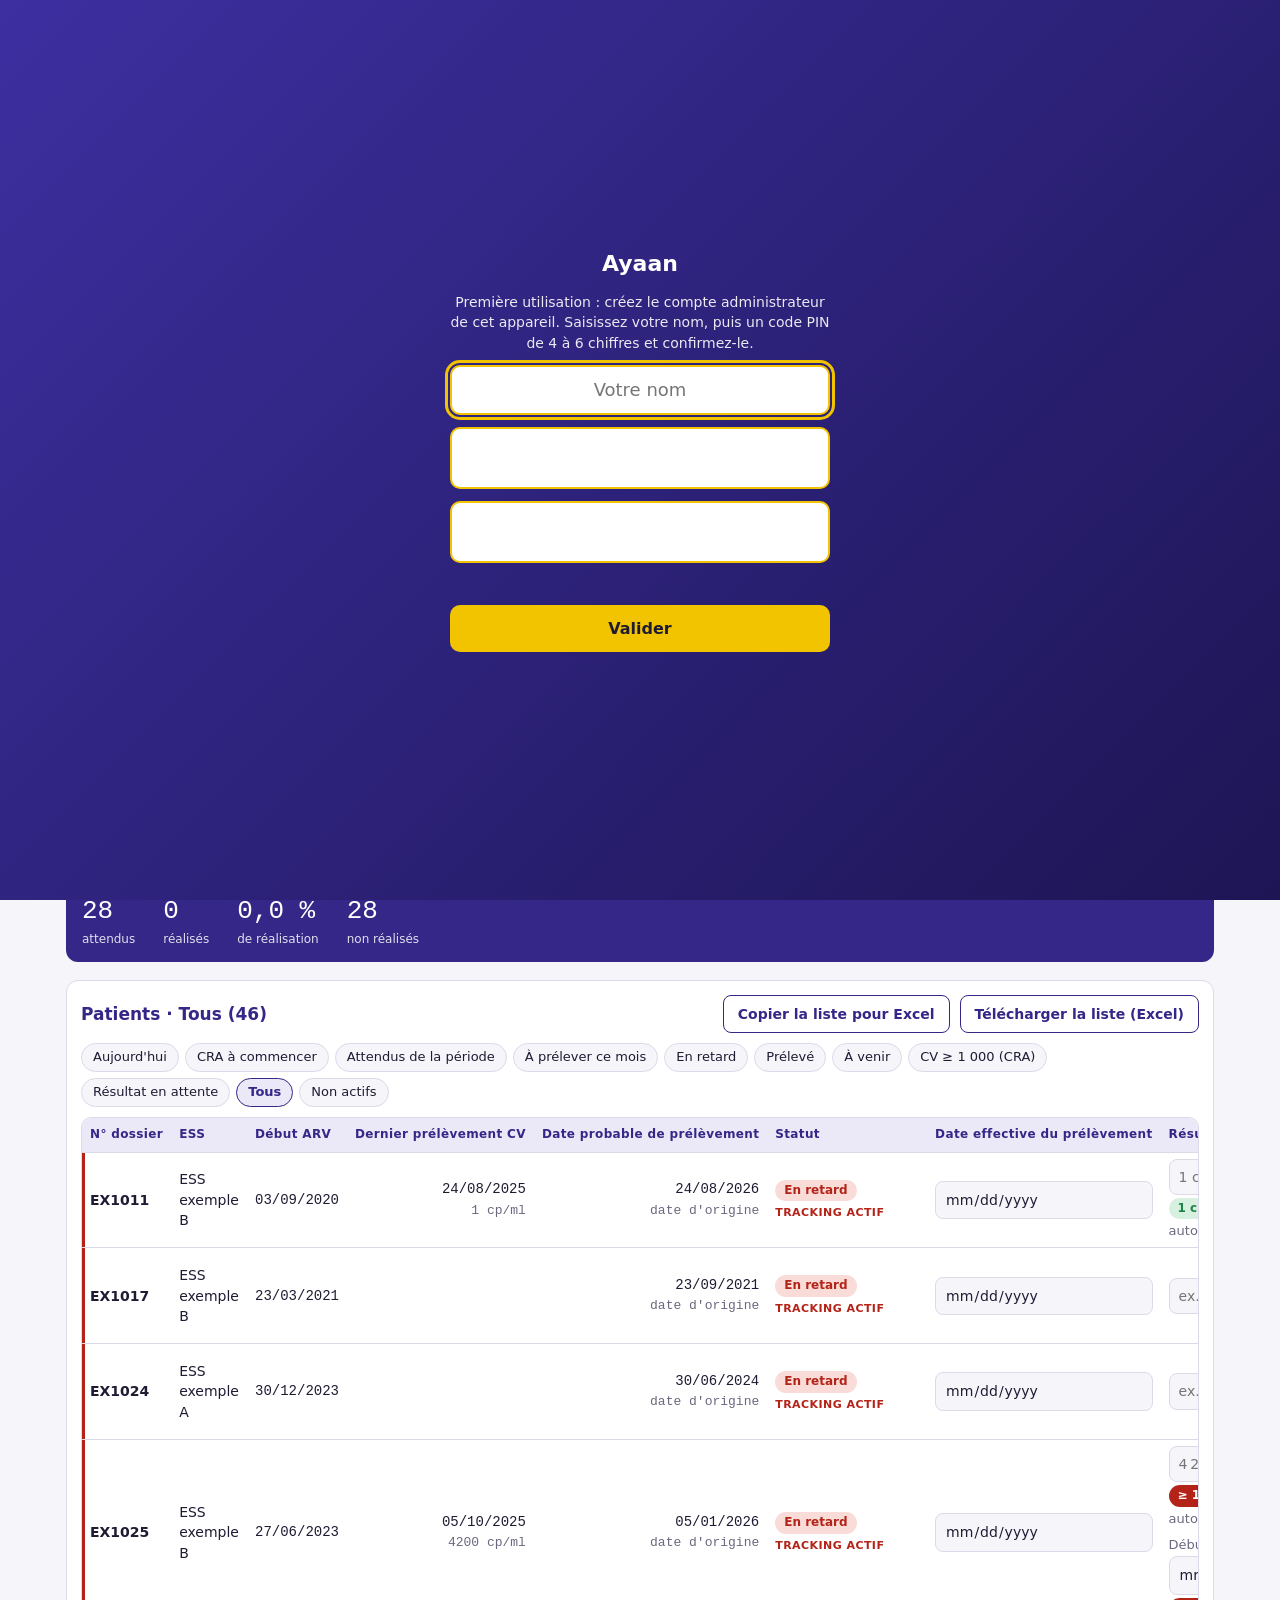
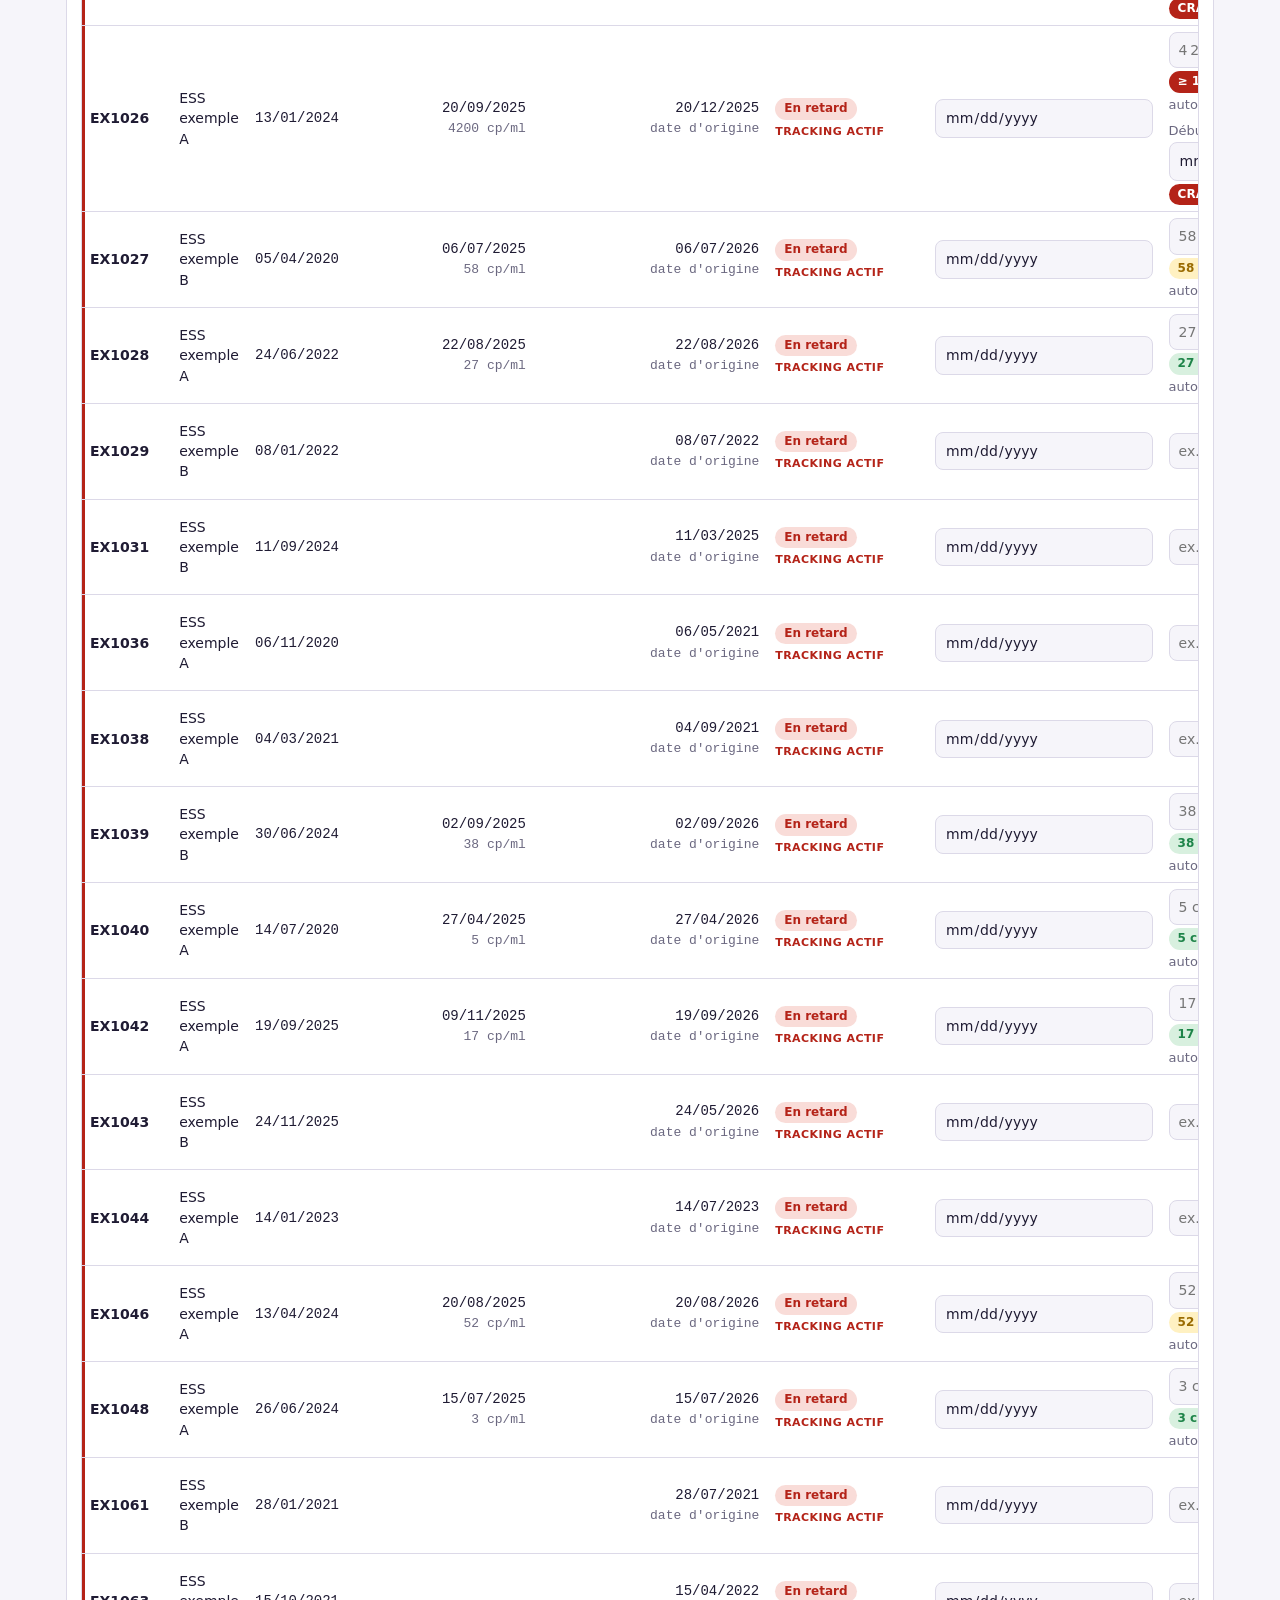
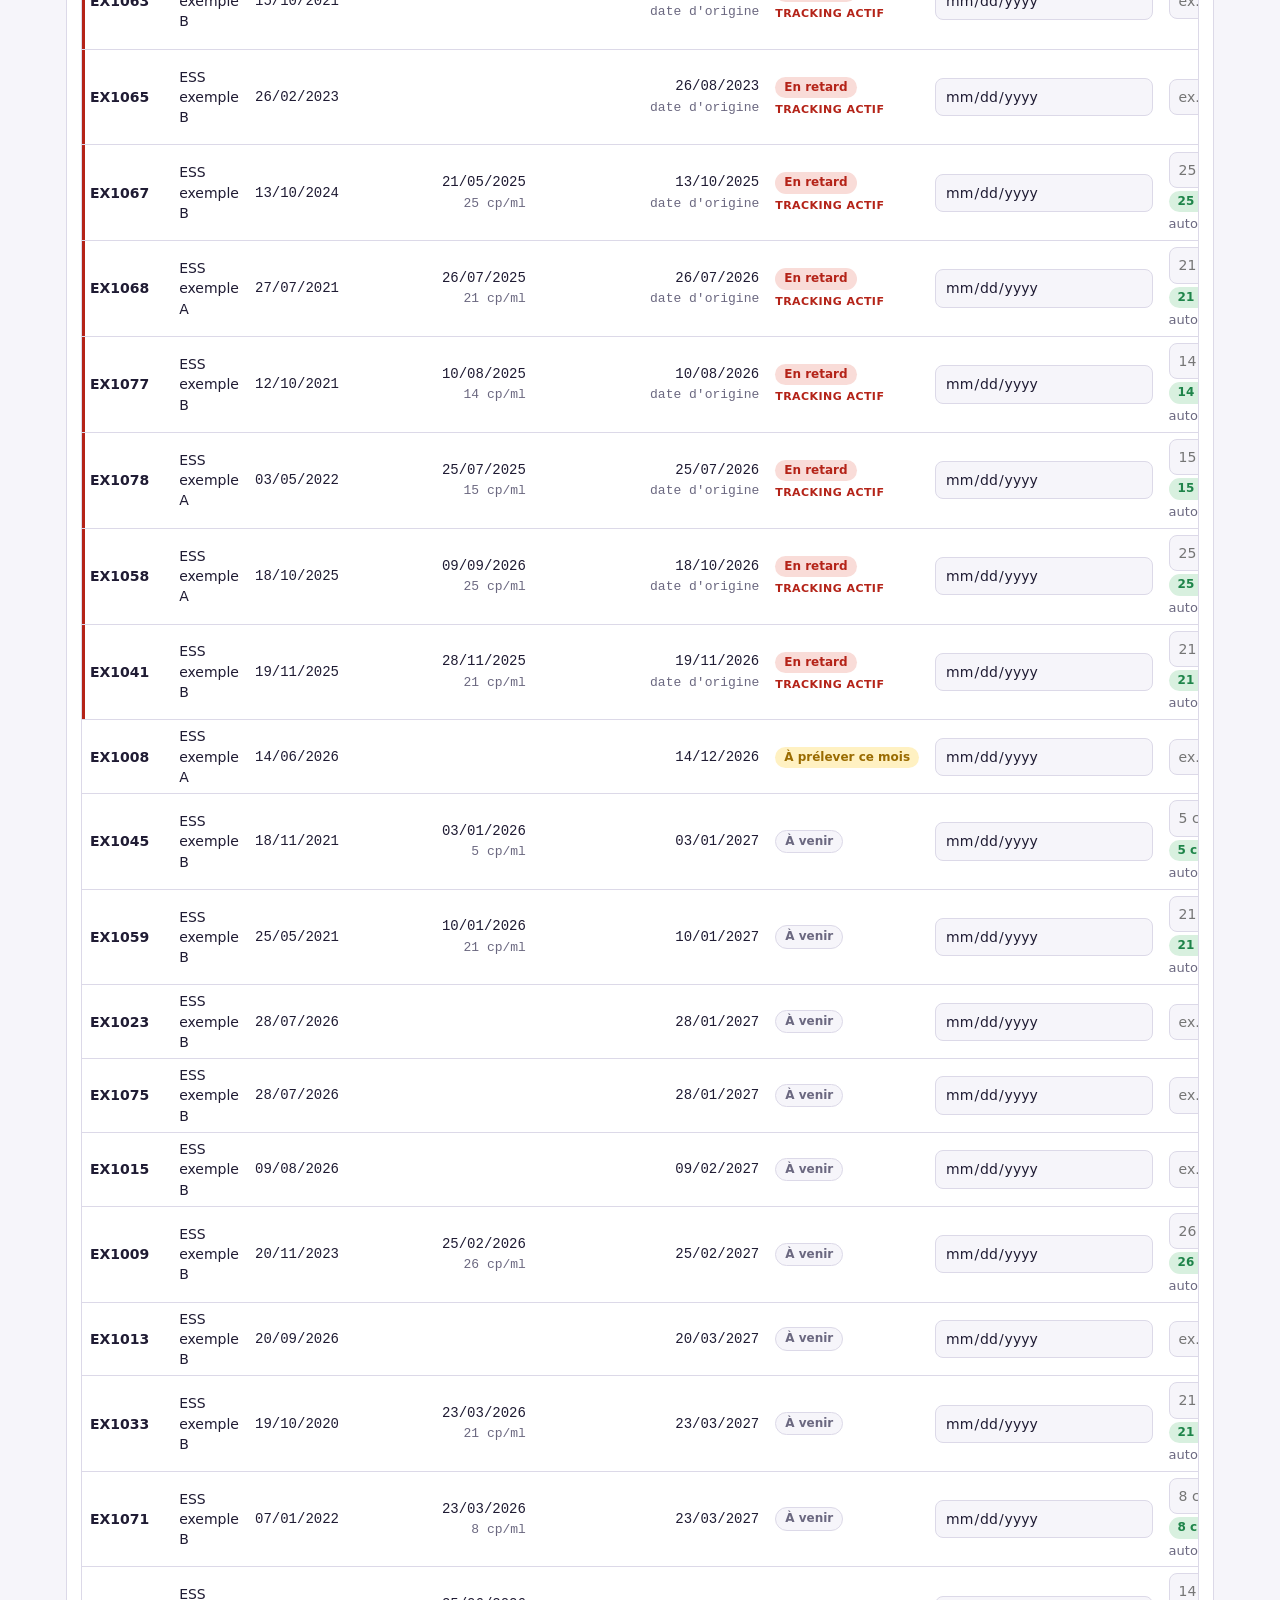
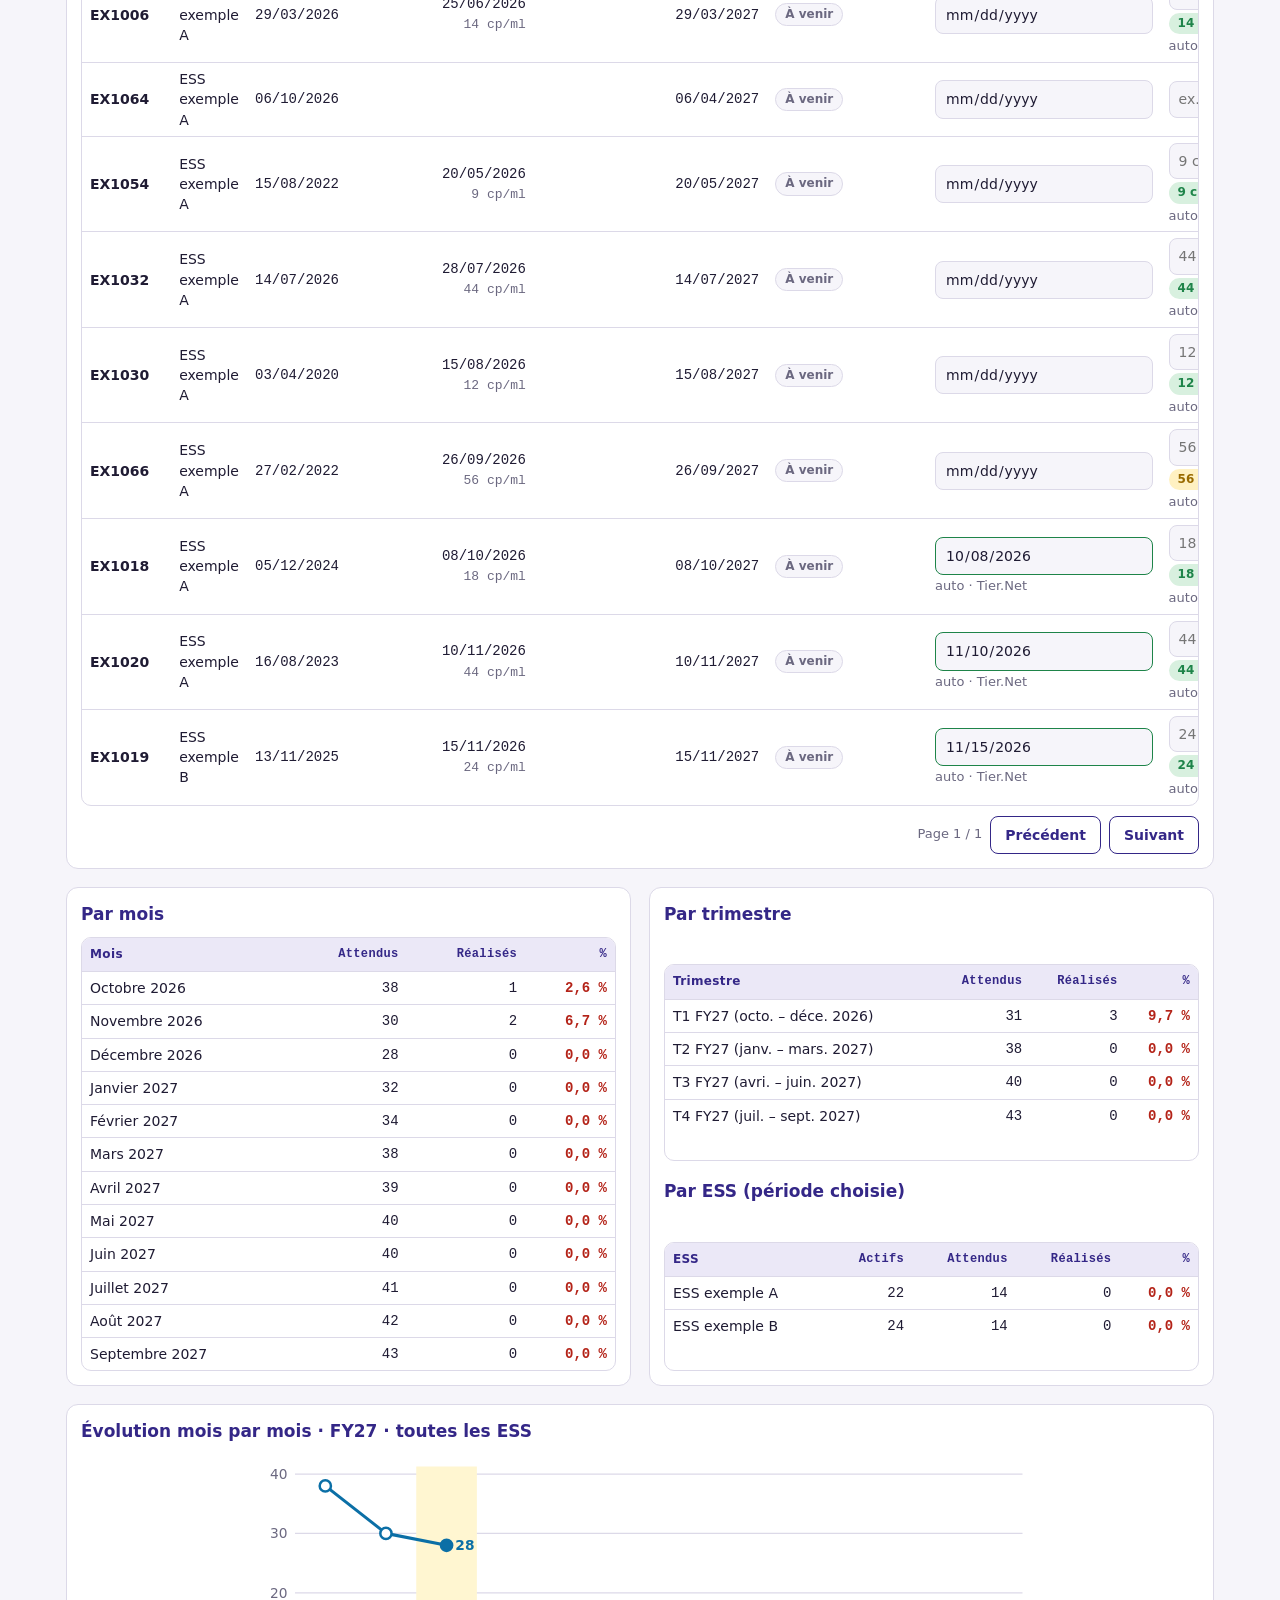
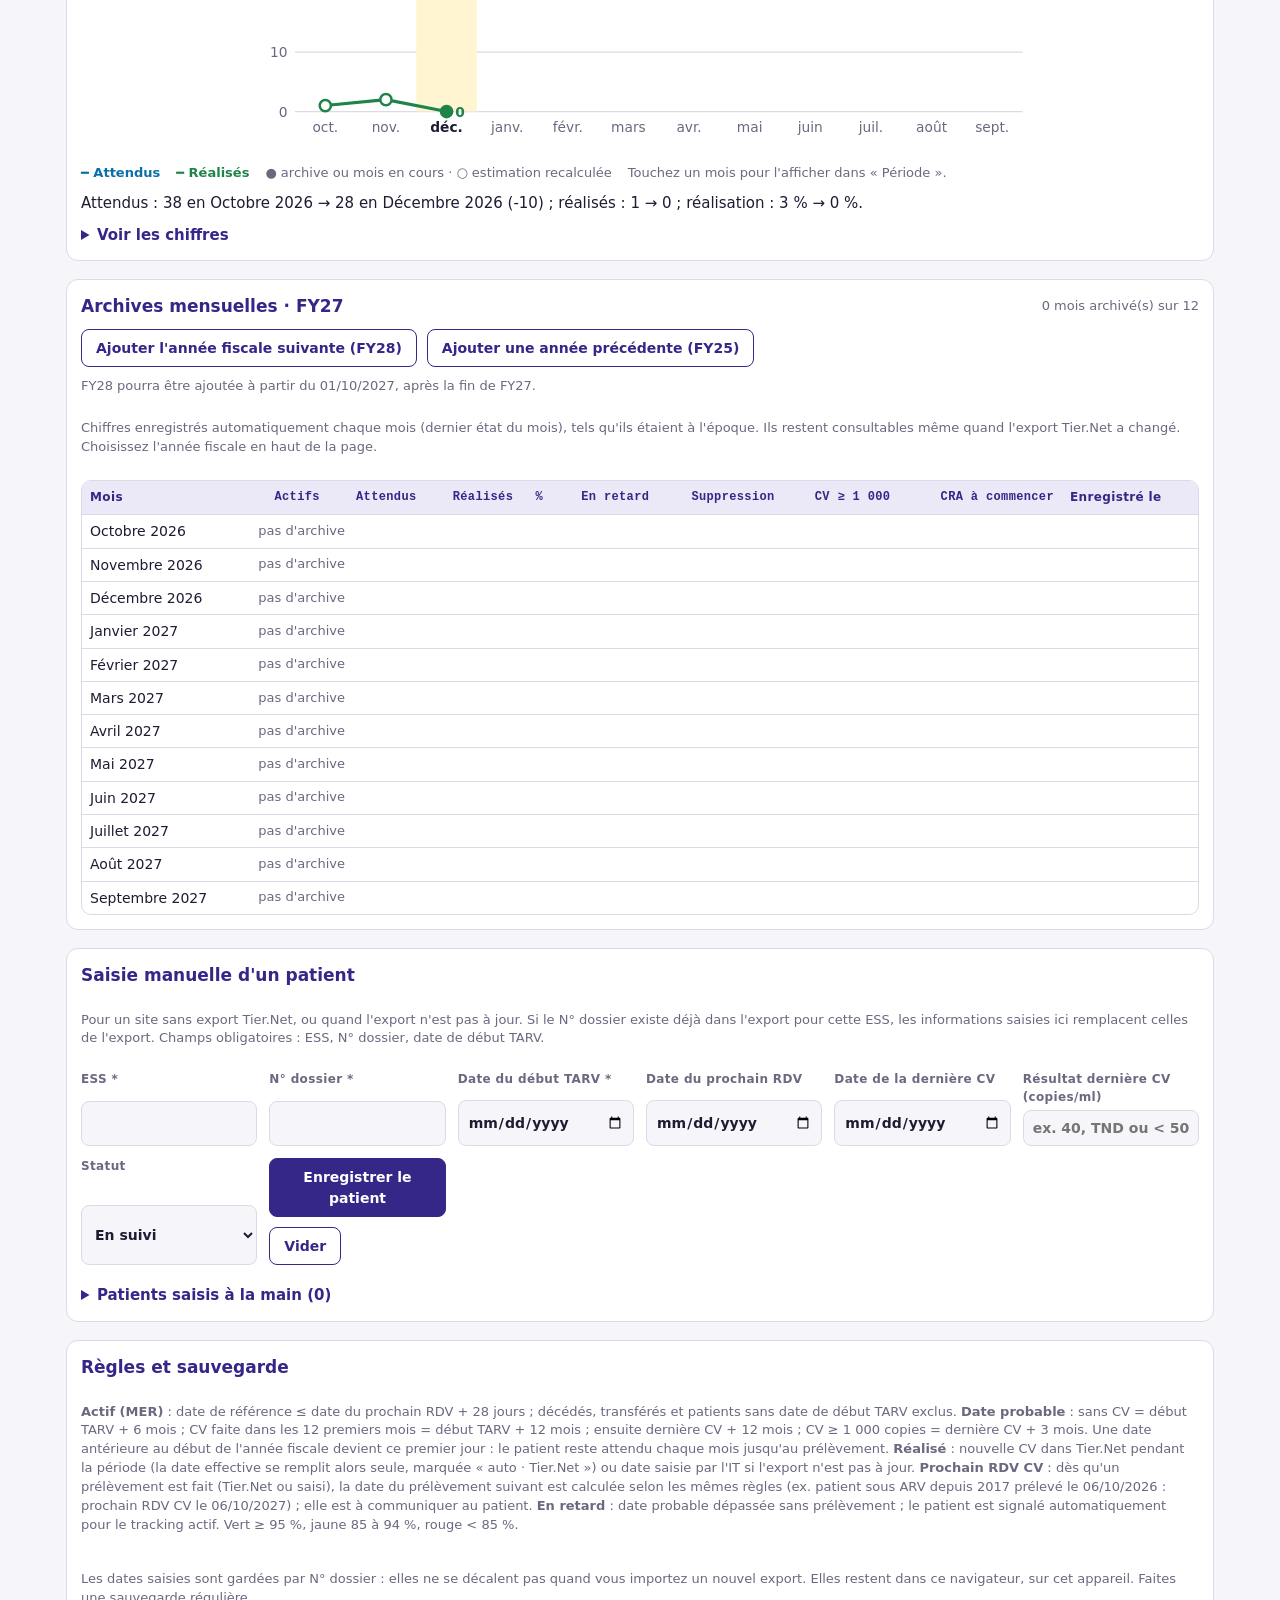
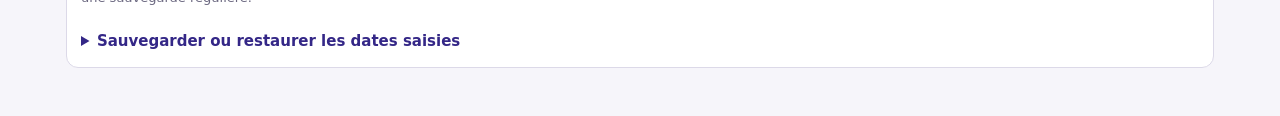
==== commit 51b63733: "Add files via upload" ====
--- a/index.html
+++ b/index.html
@@ -353,6 +353,14 @@
       <h2 style="margin-top:8px">Par ESS (période choisie)</h2><div class="tw"><table><thead><tr><th>ESS</th><th class="num">Actifs</th><th class="num">Attendus</th><th class="num">Réalisés</th><th class="num">%</th></tr></thead><tbody id="tbE"></tbody></table></div></div>
   </section>
 
+  <section class="panel" id="evoPanel">
+    <h2 id="evoTitle">Évolution mois par mois</h2>
+    <div id="evoChart" role="img" aria-describedby="evoSum"></div>
+    <div class="muted" style="display:flex;flex-wrap:wrap;gap:6px 16px;align-items:center"><span><b style="color:var(--bleu)">━ Attendus</b></span><span><b style="color:var(--ok)">━ Réalisés</b></span><span>● archive ou mois en cours · ○ estimation recalculée</span><span>Touchez un mois pour l'afficher dans « Période ».</span></div>
+    <p id="evoSum" style="margin:0"></p>
+    <details><summary>Voir les chiffres</summary><div class="tw" style="margin-top:8px"><table><thead><tr><th>Mois</th><th class="num">Attendus</th><th class="num">Réalisés</th><th class="num">%</th><th>Source</th></tr></thead><tbody id="tbEvo"></tbody></table></div></details>
+  </section>
+
   <section class="panel" id="archPanel">
     <div class="row" style="justify-content:space-between"><h2 id="archTitle">Archives mensuelles</h2><span class="muted" id="archInfo"></span></div>
     <div class="row" data-perm="annees"><button class="btn ghost" type="button" id="fyAddNext"></button><button class="btn ghost" type="button" id="fyAddPrev"></button><span class="muted" id="fyInfo"></span></div>
@@ -551,10 +559,11 @@
     const resD=lastD, rd0=fromIso(s.rd), resRet=rd0&&rd0<=ref?rd0:null, resSrc=sr!=null?'saisi':(res!=null?'Tier.Net':'');
     const pend=!!lastD&&res==null&&saisieNew;
     let prob=null,due=null,dueOrig=null,nextRdv=null,eff=null,effSrc='',stat,ret=null,rep=null,mrep=0;
+    const fyc=d=>d<fy?fy:d;
+    const excl=st.includes('deced')||st.includes('transf')||st.includes('perdu');
+    if(deb){dueOrig=nextFrom(deb,lastD,res);prob=fyc(dueOrig)}   // calculés pour tous : servent aux mois passés
     if(act==='Oui'){
-      const fyc=d=>d<fy?fy:d;
-      dueOrig=nextFrom(deb,lastD,res);                // échéance d'origine (sans report)
-      prob=fyc(dueOrig);                              // sert aux attendus : reportée au 1er mois de l'exercice si plus ancienne
+      // échéance d'origine (dueOrig) et projection (prob) déjà calculées ci-dessus                              // sert aux attendus : reportée au 1er mois de l'exercice si plus ancienne
       // date effective remplie automatiquement : dernier prélèvement de l'année fiscale, au plus tard à ref
       if(lastD&&lastD>=fy){eff=lastD;effSrc=saisieNew?'saisie':'Tier.Net'}
       if(eff)nextRdv=nextFrom(deb,eff,res);           // prochain RDV CV calculé automatiquement
@@ -575,14 +584,17 @@
     const craD0=fromIso(s.cra),craD=craD0&&craD0<=ref?craD0:null,hi=act==='Oui'&&res!=null&&res>=1000,craTodo=hi&&(!craD||(resD&&craD<resD));
     const same=(a,b)=>a&&b&&a.getTime()===b.getTime();
     const todayF=act==='Oui'&&!(lastD&&last>=PS&&last<=PE)&&((due&&same(due,ref))||(rdv&&same(rdv,ref)&&(stat==='En retard'||stat==='À prélever ce mois')));
-    return {...r,key,act,prob,due,dueOrig,rep,mrep,nextRdv,stat,ret,last,lastD,cvd:cvd0,deb,sd:sd0,eff,effSrc,com:s.c||'',res,resD,resRet,resSrc,pend,craIn:s.cra||'',craTodo,todayF,rdvD:rdv,rIn:s.r||'',rdIn:s.rd||'',by:s.u?(s.u+(s.t?' · '+s.t:'')):''};
+    return {...r,refD:ref,excl,key,act,prob,due,dueOrig,rep,mrep,nextRdv,stat,ret,last,lastD,cvd:cvd0,deb,sd:sd0,eff,effSrc,com:s.c||'',res,resD,resRet,resSrc,pend,craIn:s.cra||'',craTodo,todayF,rdvD:rdv,rIn:s.r||'',rdIn:s.rd||'',by:s.u?(s.u+(s.t?' · '+s.t:'')):''};
   });
 }
-const inP=(p,x)=>x.act==='Oui'&&((x.last>=p.s.getTime()&&x.last<=p.e.getTime())||(x.prob&&x.prob<=p.e&&x.last<p.s.getTime()));
+// actif MER à une date donnée (fin de la période, ou date de référence si elle est antérieure)
+const activeAt=(x,d)=>!!(x.deb&&x.deb<=d&&!x.excl&&x.rdvD&&d<=new Date(x.rdvD.getTime()+28*DAY));
+const pEnd=(p,x)=>p.e<x.refD?p.e:x.refD;
+const inP=(p,x)=>activeAt(x,pEnd(p,x))&&((x.last>=p.s.getTime()&&x.last<=p.e.getTime())||(x.prob&&x.prob<=p.e&&x.last<p.s.getTime()));
 const pvlsD=(x,ref)=>x.act==='Oui'&&x.res!=null&&x.resD&&x.resD>=addM(ref,-12)&&x.resD<=ref;
 function supp(list,ref){const d=list.filter(x=>pvlsD(x,ref));return{d:d.length,n:d.filter(x=>x.res<1000).length,u:d.filter(x=>x.res<50).length,low:d.filter(x=>x.res>=50&&x.res<1000).length,cra:d.filter(x=>x.res>=1000).length}}
 function tat(list,ref){const v=list.filter(x=>x.act==='Oui'&&x.resRet&&x.resD&&x.resRet>=x.resD&&x.resRet>=addM(ref,-12)).map(x=>Math.round((x.resRet-x.resD)/DAY)).sort((a,b)=>a-b);return{n:v.length,med:v.length?v[Math.floor((v.length-1)/2)]:null}}
-const doneP=(p,x)=>x.act==='Oui'&&x.last>=p.s.getTime()&&x.last<=p.e.getTime();
+const doneP=(p,x)=>activeAt(x,pEnd(p,x))&&x.last>=p.s.getTime()&&x.last<=p.e.getTime();
 const pctCls=v=>v==null?'':(v>=.95?'pct-ok':v>=.85?'pct-warn':'pct-bad');
 const pctTxt=v=>v==null?'–':(v*100).toFixed(1).replace('.',',')+' %';
 const pillCls=s=>s.startsWith('Prélevé')?'p-ok':s==='En retard'?'p-bad':s==='À prélever ce mois'?'p-warn':'p-mut';
@@ -609,12 +621,12 @@
   renderMan();fillFy();renderArch();
   {const yy=defaultFy(ref).getFullYear(),now=defaultFy(today()).getFullYear();$('fyBanner').innerHTML=yy<now?`<div class="alert info"><b>Année fiscale passée (FY${String(yy+1).slice(2)})</b> : les listes et tableaux ci-dessous sont recalculés à partir de l'export Tier.Net actuel (approximation : seule la dernière CV de chaque patient est connue). Les chiffres enregistrés à l'époque sont dans « Archives mensuelles ».</div>`:''}
   if(DATA.example&&!Object.keys(MAN).length)showMsg('info','<span class="ex">Exemple</span> Ces patients sont fictifs. Cliquez sur « Importer l\'export Tier.Net » pour charger vos données.');
-  const act=rows.filter(x=>x.act==='Oui');
+  const act=rows.filter(x=>x.act==='Oui');const actP=rows.filter(x=>activeAt(x,pEnd(per,x)));const dAct=pEnd(per,{refD:ref});
   const c=s=>rows.filter(x=>x.stat===s).length;
   const nLate=c('En retard');
   $('track').innerHTML=nLate?`<div class="alert bad row" style="justify-content:space-between"><span>${nLate.toLocaleString('fr-FR')} patient(s) en retard de prélèvement CV${essSel?' à '+esc(essSel):''} : à mettre en tracking actif (appel, VAD par PE ou RECO).</span><button class="btn" id="btnTrack" type="button">Voir la liste de tracking</button></div>`:'';
   if(nLate)$('btnTrack').onclick=()=>{statusFilter='En retard';EDITED.clear();page=0;render();$('listTitle').scrollIntoView({behavior:'smooth'})};
-  $('tiles').innerHTML=[['v',act.length,'Patients actifs (MER)'],['j',c('À prélever ce mois'),'À prélever ce mois'],['r',nLate,'En retard : tracking actif'],['o',rows.filter(x=>x.stat.startsWith('Prélevé')).length,'Prélevés dans la période (Tier.Net ou saisis)']].map(t=>`<div class="tile ${t[0]}"><b>${t[1].toLocaleString('fr-FR')}</b><span>${t[2]}</span></div>`).join('');
+  $('tiles').innerHTML=[['v',actP.length,'Patients actifs (MER) au '+fr(dAct)+(dAct<ref?' (estimation)':'')],['j',c('À prélever ce mois'),'À prélever ce mois'],['r',nLate,'En retard : tracking actif'],['o',rows.filter(x=>x.stat.startsWith('Prélevé')).length,'Prélevés dans la période (Tier.Net ou saisis)']].map(t=>`<div class="tile ${t[0]}"><b>${t[1].toLocaleString('fr-FR')}</b><span>${t[2]}</span></div>`).join('');
   const SP=supp(rows,ref),spv=SP.d?SP.n/SP.d:null;
   $('tiles').innerHTML+=`<div class="tile"><b class="${pctCls(spv)}">${pctTxt(spv)}</b><span>Suppression virale (&lt; 1 000) : ${SP.n} / ${SP.d} CV des 12 derniers mois · &lt; 50 : ${SP.u}</span></div><div class="tile r"><b>${SP.cra}</b><span>CV ≥ 1 000 : CRA à faire · bas niveau 50–999 : ${SP.low}</span></div>`;
   const TT=tat(rows,ref);$('tiles').innerHTML+=`<div class="tile ${TT.med!=null&&TT.med>30?'r':'v'}"><b>${TT.med==null?'–':TT.med+' j'}</b><span>Délai médian de retour des résultats (${TT.n} résultat(s) avec date de retour, 12 derniers mois)</span></div>`;
@@ -649,8 +661,9 @@
   $('pinfo').textContent=`Page ${page+1} / ${pages}`;$('prev').disabled=page===0;$('next').disabled=page>=pages-1;
   const trs=(list,body)=>{$(body).innerHTML=list.map(p=>{const a=rows.filter(x=>inP(p,x)),d=a.filter(x=>doneP(p,x)),v=a.length?d.length/a.length:null;return `<tr><td>${esc(p.lab)}</td><td class="num">${a.length}</td><td class="num">${d.length}</td><td class="num ${pctCls(v)}">${pctTxt(v)}</td></tr>`}).join('')};
   trs(ps.filter(p=>p.type==='m'),'tbM');trs(ps.filter(p=>p.type==='q'),'tbQ');
+  renderEvo(rows,ps,per,ref);
   const essL=[...new Set(all.map(x=>x.ess))].sort();
-  $('tbE').innerHTML=essL.map(e=>{const r=all.filter(x=>x.ess===e),a=r.filter(x=>inP(per,x)),d=a.filter(x=>doneP(per,x)),v=a.length?d.length/a.length:null;return `<tr><td>${esc(e)}</td><td class="num">${r.filter(x=>x.act==='Oui').length}</td><td class="num">${a.length}</td><td class="num">${d.length}</td><td class="num ${pctCls(v)}">${pctTxt(v)}</td></tr>`}).join('');
+  $('tbE').innerHTML=essL.map(e=>{const r=all.filter(x=>x.ess===e),a=r.filter(x=>inP(per,x)),d=a.filter(x=>doneP(per,x)),v=a.length?d.length/a.length:null;return `<tr><td>${esc(e)}</td><td class="num">${r.filter(x=>activeAt(x,pEnd(per,x))).length}</td><td class="num">${a.length}</td><td class="num">${d.length}</td><td class="num ${pctCls(v)}">${pctTxt(v)}</td></tr>`}).join('');
 }
 
 // events
@@ -773,6 +786,38 @@
 $('dsCopy').onclick=async()=>{try{await navigator.clipboard.writeText(DSTXT);$('dsCopy').textContent='Copié'}catch(e){$('bk').value=DSTXT;$('dsCopy').textContent='Dans la zone de sauvegarde'}setTimeout(()=>$('dsCopy').textContent='Copier',2000)};
 $('dsNotif').onclick=()=>{Notification.requestPermission().then(p=>{$('dsNotif').hidden=true;if(p==='granted'){try{localStorage.removeItem('ayaan.notif.last')}catch(e){}const d=daySummary();d&&notifyDay(d)}})};
 document.addEventListener('ayaan-user',()=>{snapshot();renderUsr();render();if(!DATA.example||Object.keys(MAN).length)showDay()});
+// ----- graphique d'évolution mois par mois (attendus et réalisés), SVG sans bibliothèque
+function renderEvo(rows,ps,per,ref){
+  const y=+($('selFy').value||defaultFy(ref).getFullYear()),essSel=$('selEss').value;
+  $('evoTitle').textContent=`Évolution mois par mois · FY${String(y+1).slice(2)} · ${essSel||'toutes les ESS'}`;
+  const lim=new Date(ref.getFullYear(),ref.getMonth()+1,0);
+  const M=ps.filter(p=>p.type==='m'&&p.s<=lim).map(p=>{const k=iso(p.s).slice(0,7),a=ARCH[k];
+    const cur=iso(today()).slice(0,7)===k;   // mois en cours : chiffres en direct ; mois passés : archive si elle existe
+    if(a&&!cur){const L=a.sites.filter(x=>!essSel||x.ess===essSel);return{p,att:L.reduce((t,x)=>t+(x.att||0),0),real:L.reduce((t,x)=>t+(x.real||0),0),arch:true,src:'archive'}}
+    const at=rows.filter(x=>inP(p,x));return{p,att:at.length,real:at.filter(x=>doneP(p,x)).length,arch:cur,src:cur?'mois en cours':'estimation recalculée'}});
+  const box=$('evoChart');
+  if(!M.length){box.innerHTML='<p class="muted">Aucun mois à afficher pour cette année.</p>';$('evoSum').textContent='';$('tbEvo').innerHTML='';return}
+  const Wd=640,H=240,L=44,Rr=14,T=16,B=34,max=Math.max(4,...M.map(m=>Math.max(m.att,m.real)));
+  const nice=Math.ceil(max/4/ (max>40?10:1))*(max>40?10:1)*4;
+  const n=12,step=(Wd-L-Rr)/n,X=i=>L+step*(i+.5),Yv=v=>H-B-(v/nice)*(H-B-T);
+  let g='';for(let i=0;i<=4;i++){const v=nice*i/4;g+=`<line x1="${L}" x2="${Wd-Rr}" y1="${Yv(v)}" y2="${Yv(v)}" stroke="var(--line)"/><text x="${L-6}" y="${Yv(v)+4}" text-anchor="end" font-size="11" fill="var(--muted)">${v}</text>`}
+  const sel=M.findIndex(m=>m.p.id===per.id);if(sel>=0)g+=`<rect x="${X(sel)-step/2}" y="${T-6}" width="${step}" height="${H-B-T+6}" fill="var(--jaune-soft)"/>`;
+  ps.filter(p=>p.type==='m').forEach((p,i)=>{g+=`<text x="${X(i)}" y="${H-B+16}" text-anchor="middle" font-size="11" fill="${i===sel?'var(--ink)':'var(--muted)'}" ${i===sel?'font-weight="700"':''}>${['janv.','févr.','mars','avr.','mai','juin','juil.','août','sept.','oct.','nov.','déc.'][p.s.getMonth()]}</text>`});
+  const line=(k,c)=>{let d='';M.forEach((m,i)=>{d+=(i?'L':'M')+X(i)+','+Yv(m[k])});
+    let out=`<path d="${d}" fill="none" stroke="${c}" stroke-width="2.5" stroke-linejoin="round"/>`;
+    M.forEach((m,i)=>{out+=`<circle cx="${X(i)}" cy="${Yv(m[k])}" r="4.5" fill="${m.arch?c:'var(--panel)'}" stroke="${c}" stroke-width="2"><title>${m.p.lab} · ${k==='att'?'Attendus':'Réalisés'} : ${m[k]}${' ('+m.src+')'}</title></circle>`});
+    // valeur au-dessus du dernier point
+    const i=M.length-1;out+=`<text x="${X(i)+7}" y="${Yv(M[i][k])+4}" font-size="11" font-weight="700" fill="${c}">${M[i][k]}</text>`;return out};
+  g+=line('att','var(--bleu)')+line('real','var(--ok)');
+  // zones cliquables par mois
+  M.forEach((m,i)=>{g+=`<rect x="${X(i)-step/2}" y="${T}" width="${step}" height="${H-B-T+20}" fill="transparent" style="cursor:pointer" data-per="${m.p.id}"><title>${m.p.lab} : attendus ${m.att}, réalisés ${m.real}</title></rect>`});
+  box.innerHTML=`<svg viewBox="0 0 ${Wd} ${H}" width="100%" style="max-height:300px;display:block" aria-label="Attendus et réalisés par mois">${g}</svg>`;
+  // synthèse et tableau
+  const pct=m=>m.att?Math.round(100*m.real/m.att):null,a=M[0],z=M[M.length-1];
+  $('evoSum').textContent=M.length<2?`${z.p.lab} : ${z.att} attendus, ${z.real} réalisés${pct(z)!=null?' ('+pct(z)+' %)':''}.`:`Attendus : ${a.att} en ${a.p.lab} → ${z.att} en ${z.p.lab} (${z.att-a.att>=0?'+':''}${z.att-a.att}) ; réalisés : ${a.real} → ${z.real} ; réalisation : ${pct(a)??'–'} % → ${pct(z)??'–'} %.`;
+  $('tbEvo').innerHTML=M.map(m=>{const v=m.att?m.real/m.att:null;return `<tr><td>${esc(m.p.lab)}</td><td class="num">${m.att}</td><td class="num">${m.real}</td><td class="num ${pctCls(v)}">${pctTxt(v)}</td><td class="muted">${m.src}</td></tr>`}).join('');
+}
+$('evoChart').addEventListener('click',e=>{const r=e.target.closest('[data-per]');if(!r)return;$('selPer').value=r.dataset.per;EDITED.clear();page=0;render()});
 // ----- années fiscales et archives mensuelles
 const fyLab=d=>'FY'+String(defaultFy(d).getFullYear()+1).slice(2);
 let ARCH=store.get(K_ARCH)||{};
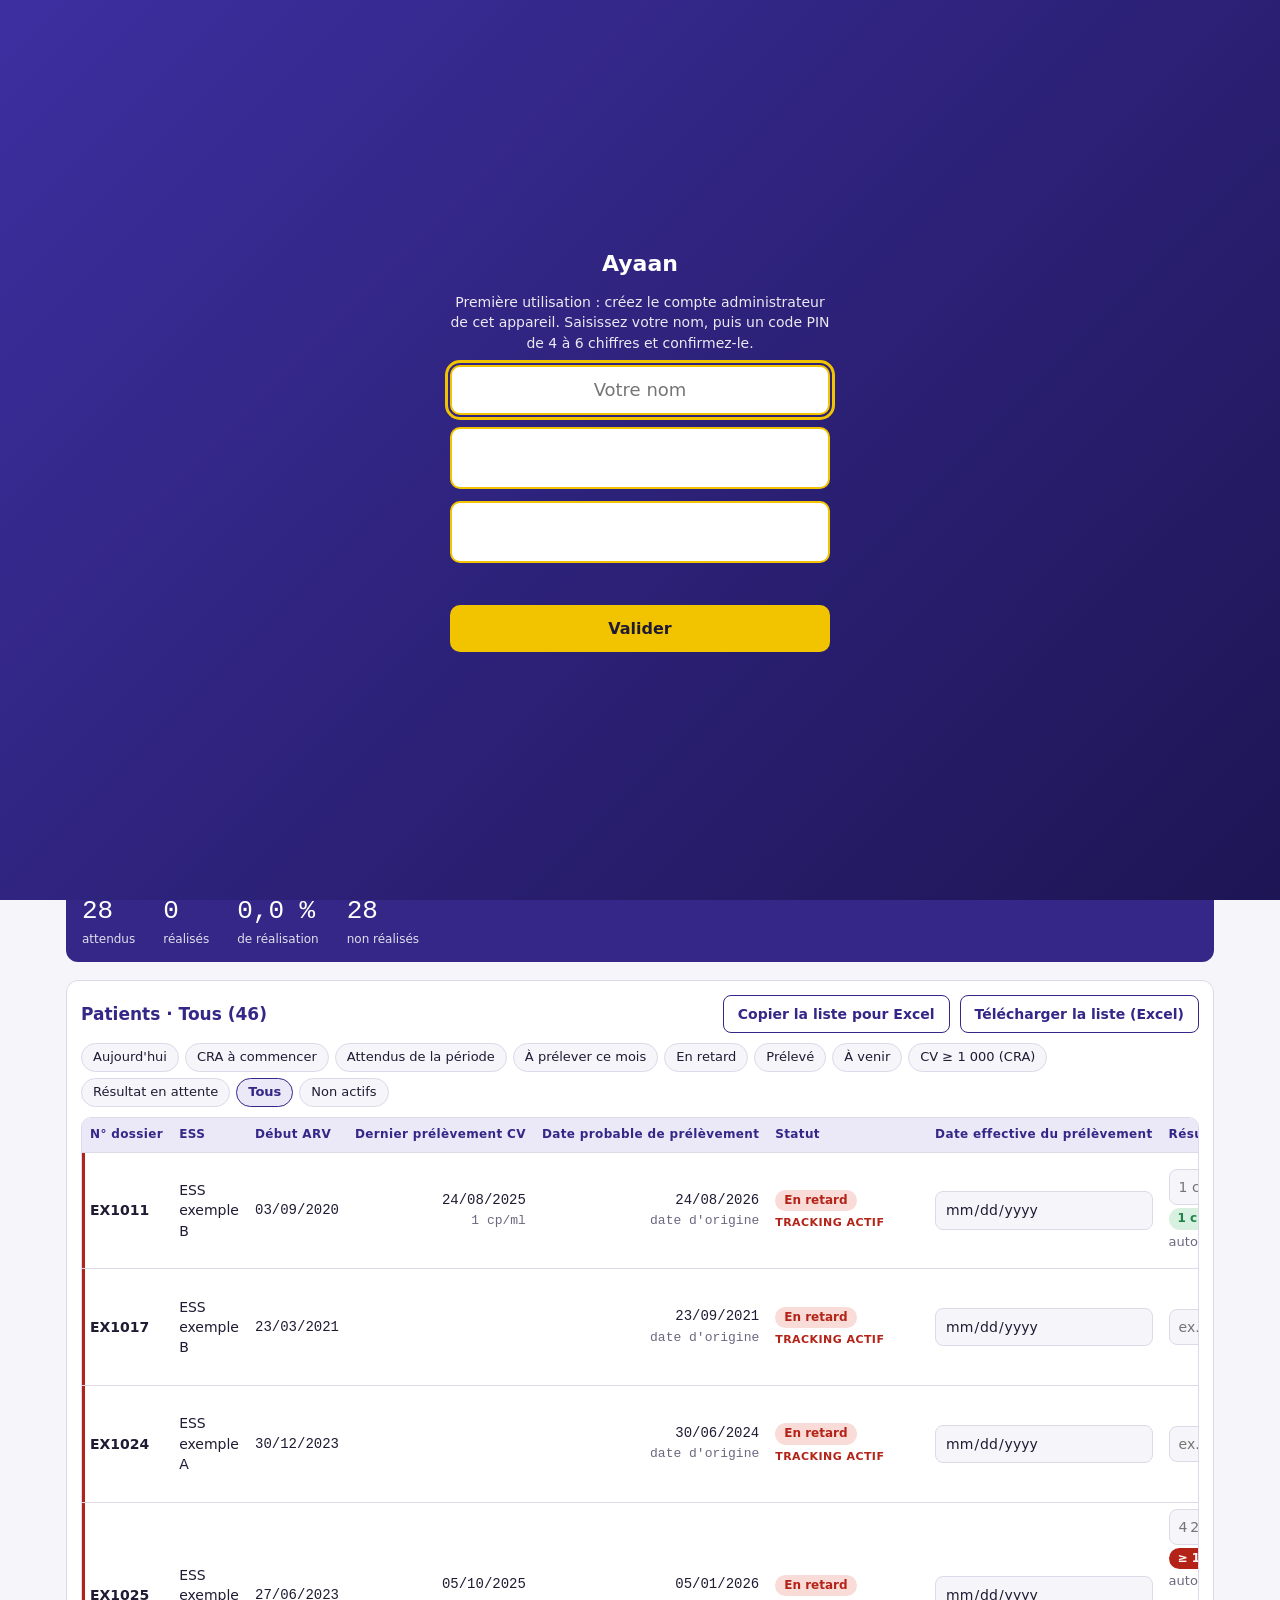
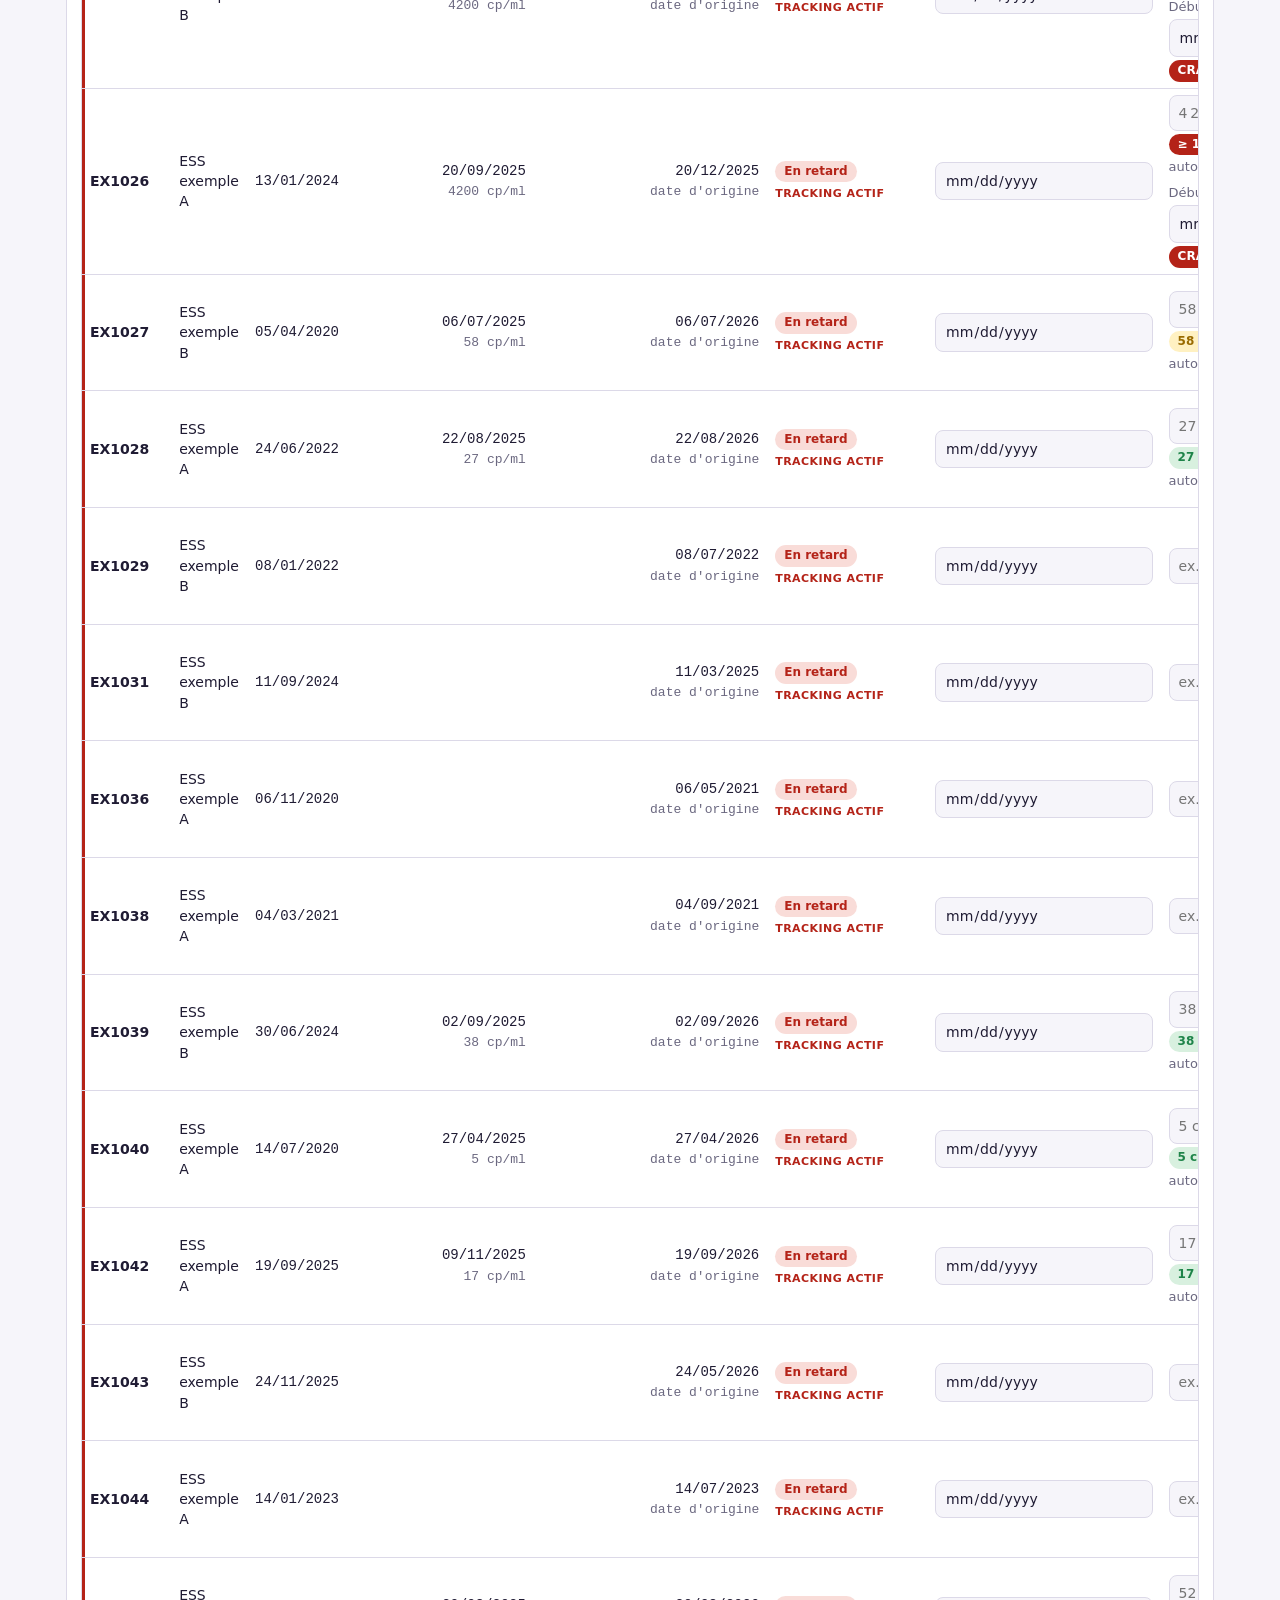
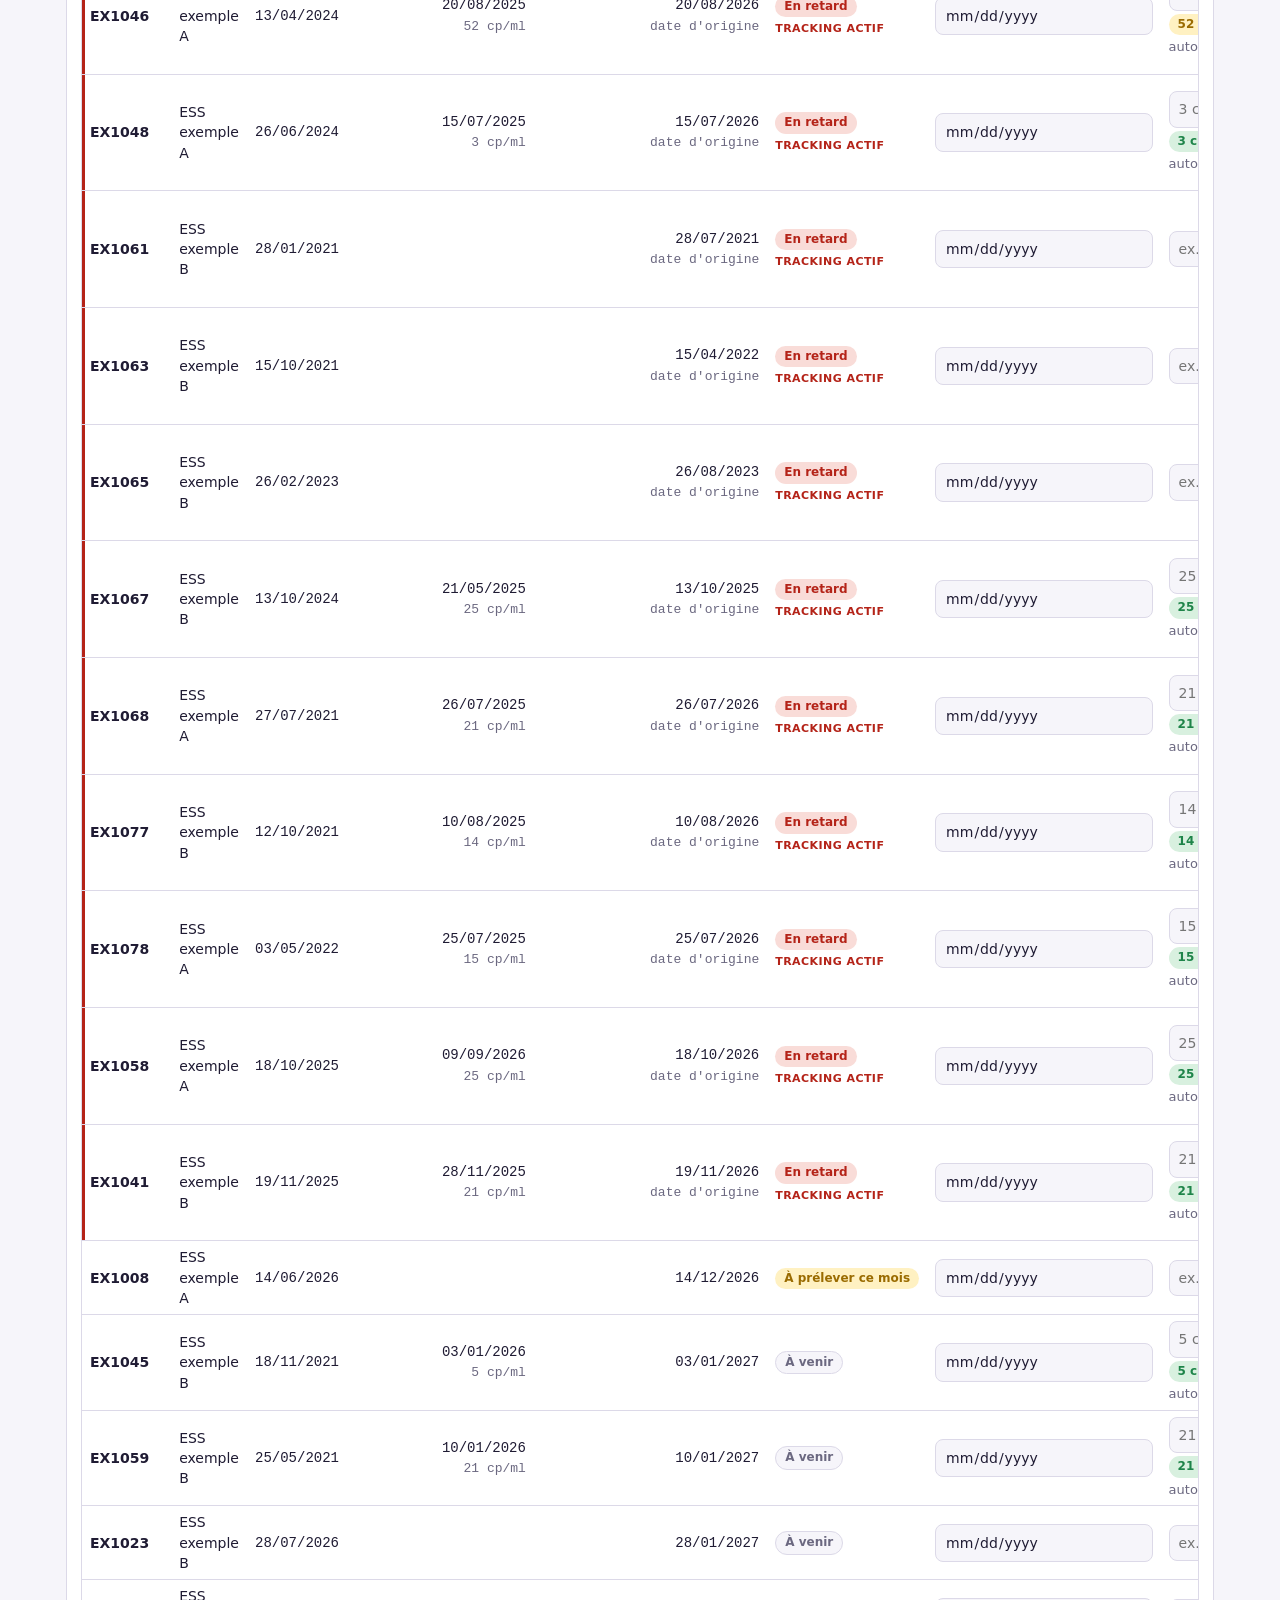
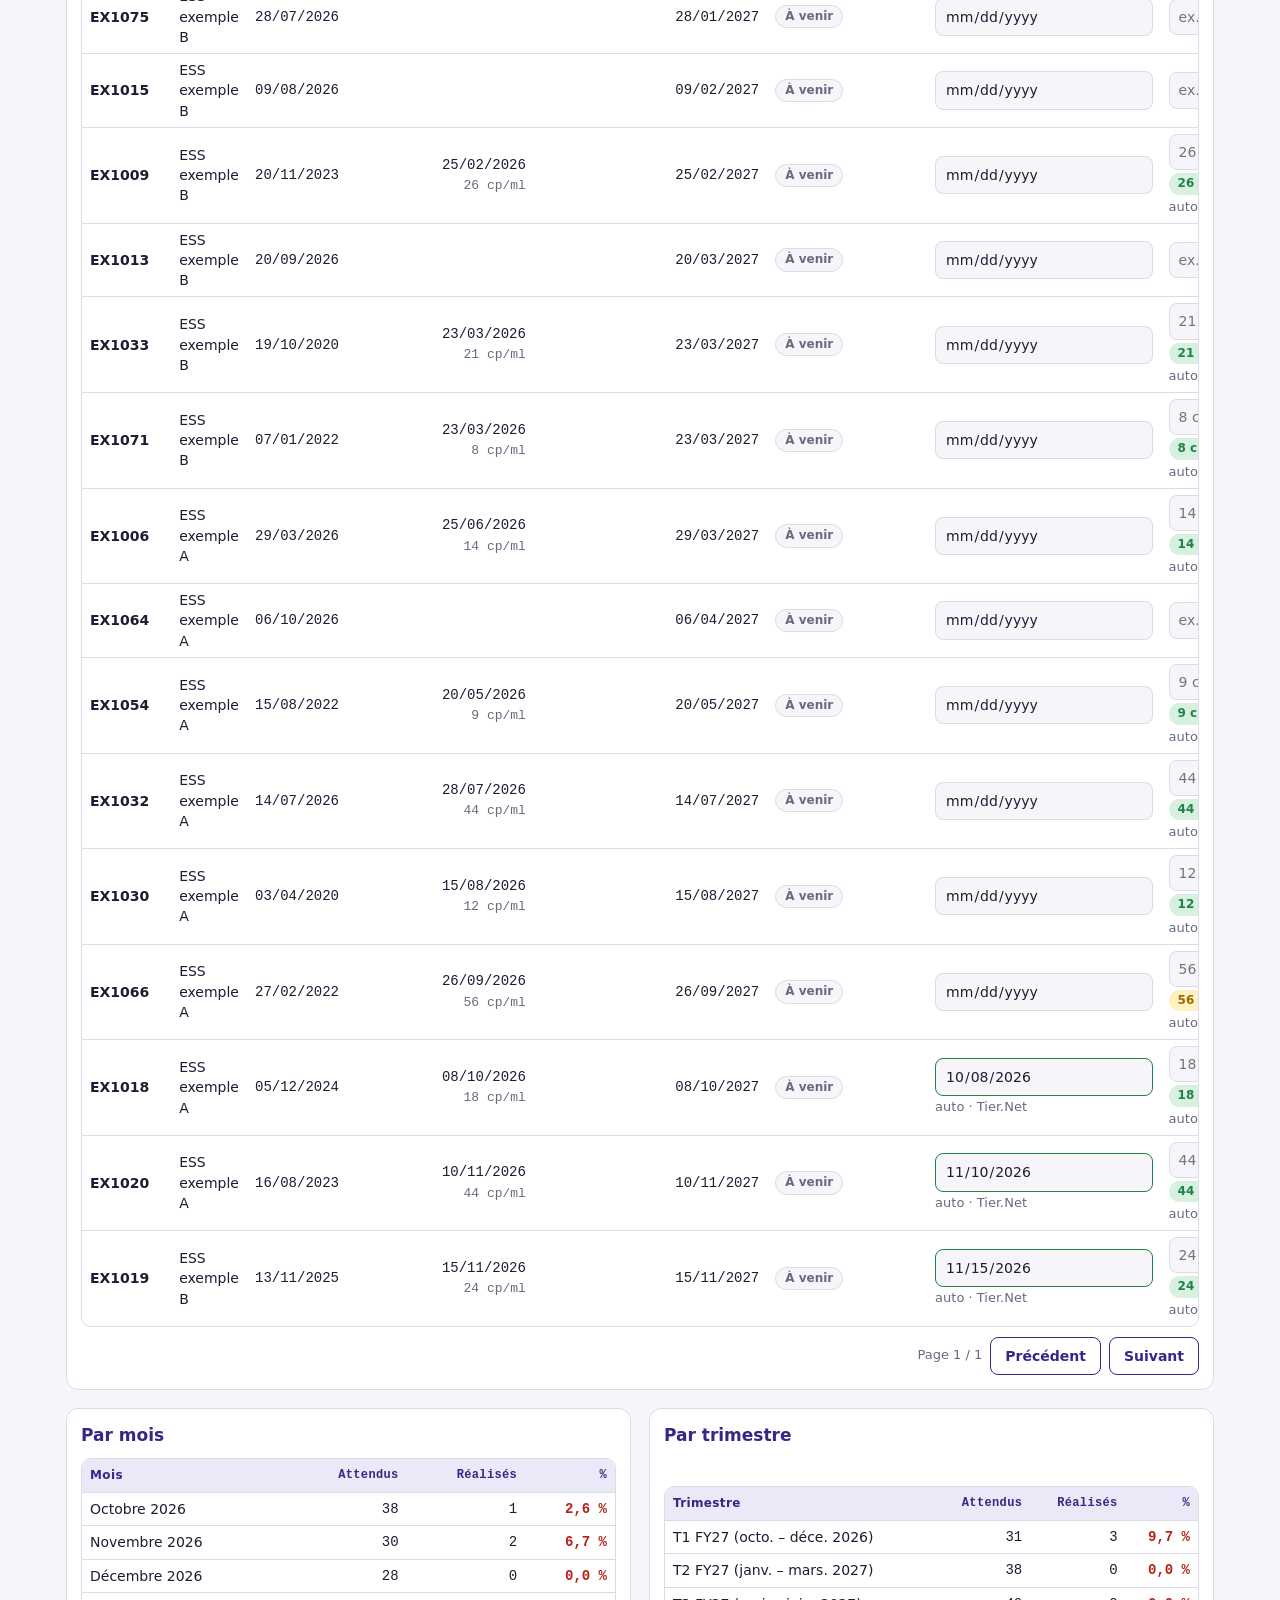
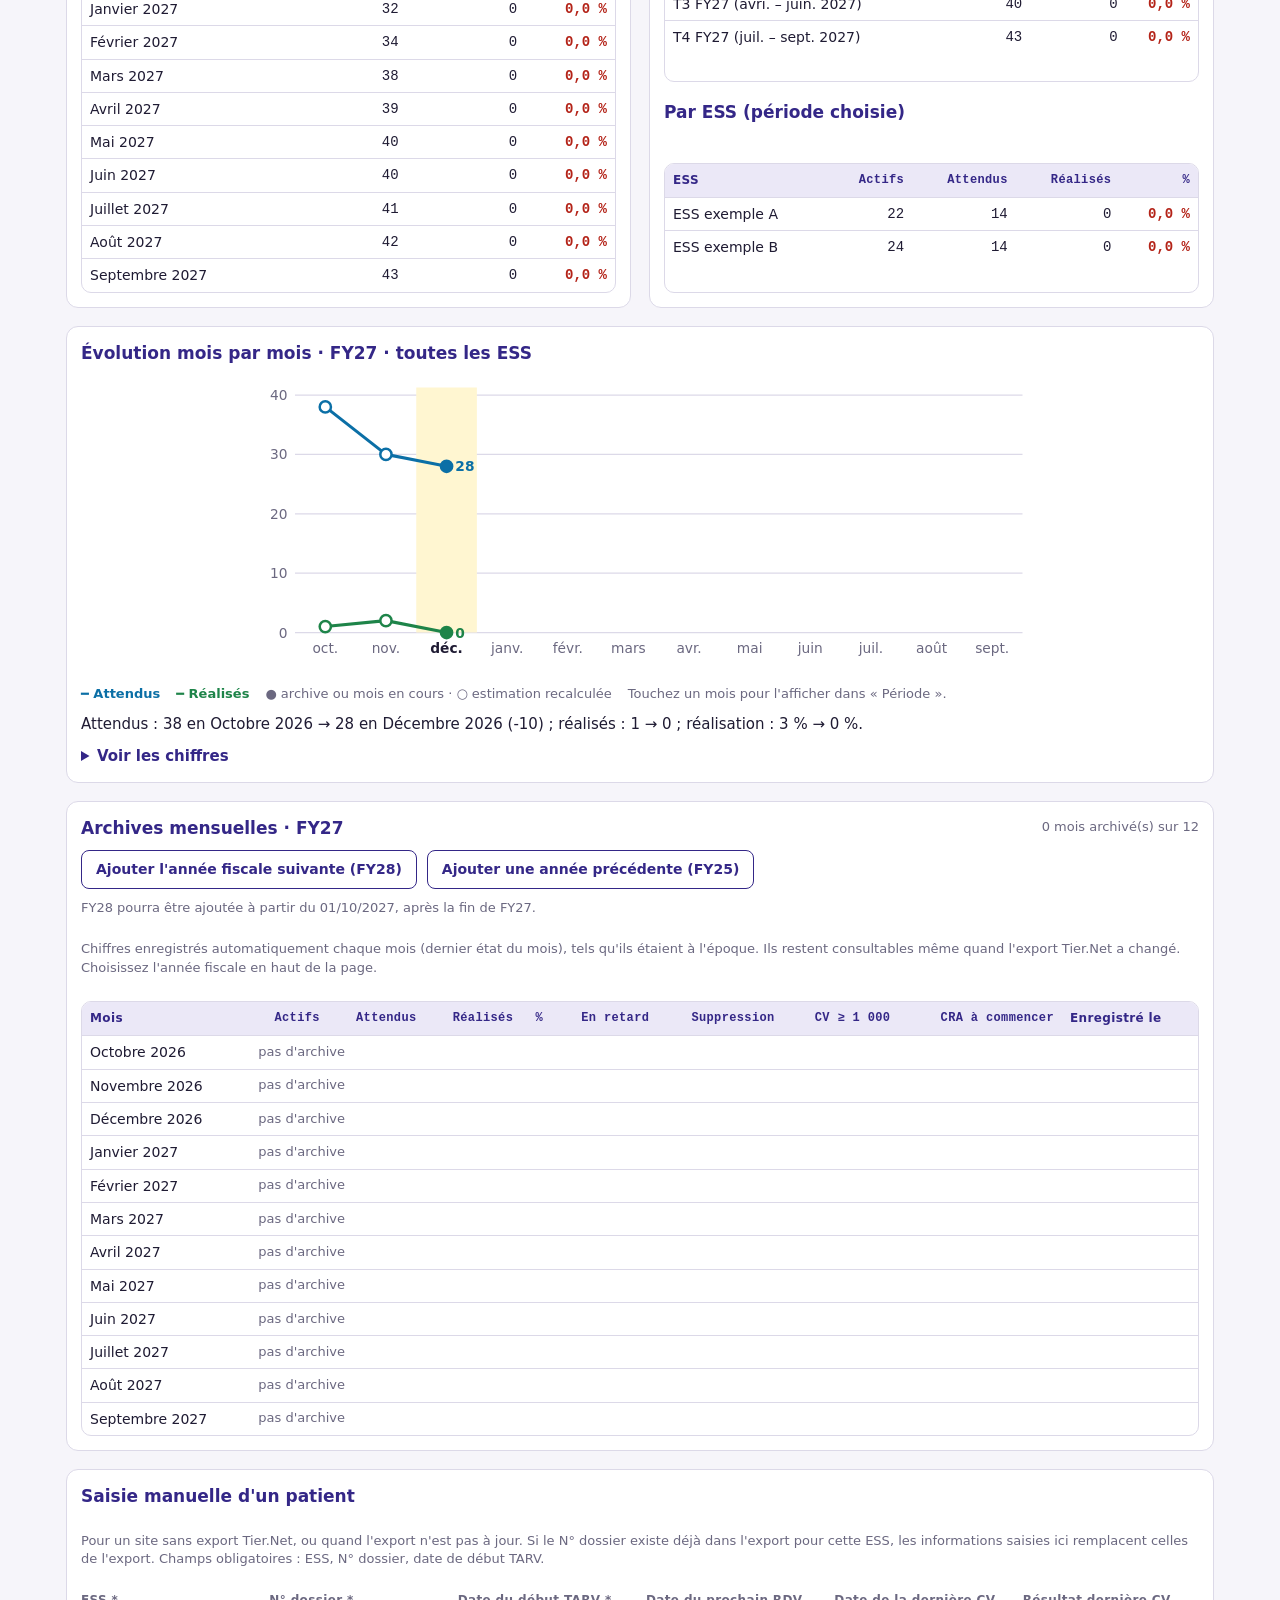
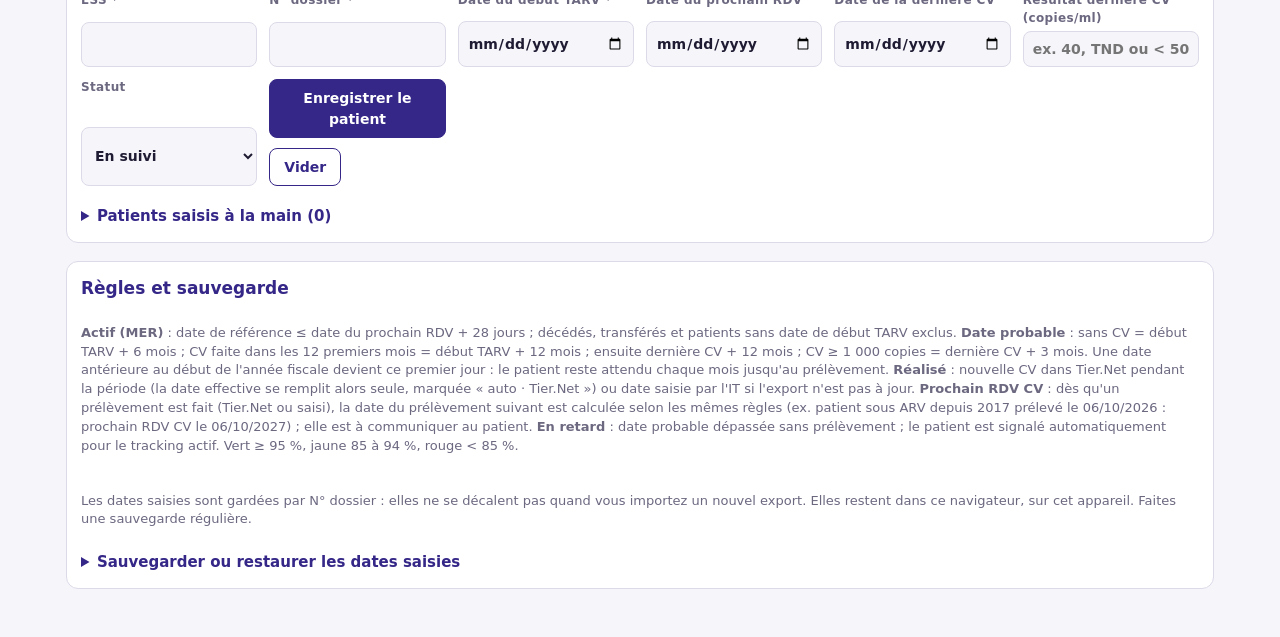
==== commit a8097cb3: "Add files via upload" ====
--- a/index.html
+++ b/index.html
@@ -293,7 +293,8 @@
   <div id="dsList" style="display:grid;gap:8px"></div>
   <div class="muted">Touchez une ligne pour ouvrir la liste. Le message à partager ne contient que des chiffres, aucun nom ni N° dossier.</div>
   <div class="acts"><button class="btn" type="button" id="dsWa">Envoyer par WhatsApp</button><button class="btn ghost" type="button" id="dsSms">SMS</button><button class="btn ghost" type="button" id="dsShare" hidden>Partager…</button><button class="btn ghost" type="button" id="dsCopy">Copier</button></div>
-  <div class="acts"><button class="btn ghost" type="button" id="dsNotif" hidden>Activer les notifications</button><button class="btn ghost" type="button" id="dsClose">Fermer</button></div>
+  <div class="acts"><button class="btn ghost" type="button" id="dsNotif" hidden>Activer les notifications</button><button class="btn ghost" type="button" id="dsTest" hidden>Tester la notification</button><button class="btn ghost" type="button" id="dsClose">Fermer</button></div>
+  <div class="muted" id="dsNotifInfo"></div>
 </div></div>
 <div class="wrap">
   <header class="top">
@@ -543,7 +544,7 @@
   // survenus au plus tard à la date de référence (ref) sont pris en compte.
   const ms=new Date(ref.getFullYear(),ref.getMonth(),1),me=new Date(ref.getFullYear(),ref.getMonth()+1,0);
   const PS=per?per.s.getTime():ms.getTime(),PE=per?per.e.getTime():me.getTime();
-  const lendemain=new Date(ref.getFullYear(),ref.getMonth(),ref.getDate()+1);
+  const jourRef=new Date(ref.getFullYear(),ref.getMonth(),ref.getDate());   // attendu jusqu'à minuit le jour même
   return getRows().map(r=>{
     const deb=fromIso(r.deb),rdv=fromIso(r.rdv),cvd0=fromIso(r.cvd),key=r.ess+'|'+r.dos,s=SAIS[key]||{};
     const sd0=fromIso(s.d);let act;
@@ -568,14 +569,14 @@
       if(lastD&&lastD>=fy){eff=lastD;effSrc=saisieNew?'saisie':'Tier.Net'}
       if(eff)nextRdv=nextFrom(deb,eff,res);           // prochain RDV CV calculé automatiquement
       if(lastD&&last>=PS&&last<=PE){                  // prélevé pendant la période choisie
-        due=saisieNew&&cvdOK?fyc(nextFrom(deb,cvdOK,r.cvr)):null;
+        due=saisieNew?nextFrom(deb,cvdOK,cvdOK?r.cvr:null):null;   // échéance qui a été honorée (date d'origine, sans la ramener au 1er octobre)
         stat='Prélevé le '+fr(lastD)+(effSrc==='Tier.Net'?' (Tier.Net)':'');
       }else{
         due=prob;
         if(due<ref)stat='En retard';else if(due<=me)stat='À prélever ce mois';else stat='À venir';
         if(stat==='En retard'){
           ret=Math.max(0,Math.round((ref-dueOrig)/DAY));              // jours de retard depuis la date d'origine
-          rep=lendemain;                                               // patient raté : RDV reporté au lendemain, chaque jour
+          rep=jourRef;                                                 // raté la veille : attendu aujourd'hui (jusqu'à minuit), et ainsi de suite chaque jour
           mrep=(ref.getFullYear()-dueOrig.getFullYear())*12+ref.getMonth()-dueOrig.getMonth(); // mois de report depuis le mois d'origine
           nextRdv=rep;
         }else if(stat==='À prélever ce mois')ret=0;
@@ -648,12 +649,12 @@
   $('tb').innerHTML=L.slice(page*PAGE,page*PAGE+PAGE).map(x=>`<tr${x.stat==='En retard'?' class="late"':''}>
     <td><b>${esc(x.dos)}</b>${x.src==='Saisie manuelle'||x.src==='Export corrigé'?' <span class="pill p-mut">'+(x.src==='Saisie manuelle'?'manuel':'corrigé')+'</span>':''}</td>
     <td>${esc(x.ess)}</td><td class="num">${fr(x.deb)}</td><td class="num">${fr(x.cvd)}${x.cvr!=null&&x.cvd?'<br><span class="muted">'+x.cvr+' cp/ml</span>':''}</td>
-    <td class="num">${x.act==='Oui'?(x.stat==='En retard'?fr(x.dueOrig)+'<br><span class="muted">date d\'origine</span>':(x.due?fr(x.due):'<span class="muted">—</span>')):'<span class="muted">'+esc(x.act)+'</span>'}</td>
+    <td class="num">${x.act==='Oui'?(x.stat==='En retard'?fr(x.dueOrig)+'<br><span class="muted">date d\'origine</span>':(x.due?fr(x.due)+(x.stat.startsWith('Prélevé')&&x.lastD&&x.due<new Date(x.lastD.getFullYear(),x.lastD.getMonth(),1)?'<br><span class="muted">date d\'origine · rattrapé</span>':''):'<span class="muted">—</span>')):'<span class="muted">'+esc(x.act)+'</span>'}</td>
     <td><span class="pill ${pillCls(x.stat)}">${esc(x.stat)}</span>${x.stat==='En retard'?'<br><span class="track">Tracking actif</span>':''}${x.todayF?'<br><span class="pill p-warn">Aujourd\'hui</span>':''}</td>
     <td>${x.act==='Oui'?`<input type="date" id="d_${esc(x.key)}" data-k="${esc(x.key)}" data-t="d" value="${x.eff?iso(x.eff):''}" max="${iso(today())}" ${x.effSrc==='Tier.Net'?'title="Date reprise de Tier.Net" style="border-color:var(--ok)"':''} aria-label="Date effective ${esc(x.dos)}">${x.effSrc==='Tier.Net'?'<br><span class="muted">auto · Tier.Net</span>':''}`:''}</td>
     <td>${x.act==='Oui'?(()=>{const rc=resCls(x.res);return `<div class="res"><input type="text" data-k="${esc(x.key)}" data-t="r" value="${esc(x.rIn)}" placeholder="${x.resSrc==='Tier.Net'?esc(fmtRes(x.res)):'ex. 40, TND'}" aria-label="Résultat CV ${esc(x.dos)}">${rc?`<span class="pill ${rc.c}">${x.res>=1000?'':fmtRes(x.res)+' · '}${rc.t}</span>`:''}${x.resSrc==='Tier.Net'?'<span class="muted">auto · Tier.Net</span>':''}${x.pend?`<span class="muted">en attente${x.lastD?' depuis '+Math.round((today()-x.lastD)/DAY)+' j':''}</span>`:''}${x.res!=null&&x.res>=1000?`<label class="muted" style="display:grid;gap:2px;margin-top:4px">Début du CRA<input type="date" data-k="${esc(x.key)}" data-t="cra" value="${esc(x.craIn)}" max="${iso(today())}" aria-label="Date de début du CRA ${esc(x.dos)}"></label>${x.craTodo?'<span class="pill p-cra">CRA à commencer</span>':'<span class="pill p-ok">CRA commencé</span>'}`:''}</div>`})():''}</td>
     <td>${x.act==='Oui'?`<input type="date" data-k="${esc(x.key)}" data-t="rd" value="${esc(x.rdIn)}" max="${iso(today())}" aria-label="Date retour du résultat ${esc(x.dos)}">`:''}</td>
-    <td class="num">${x.rep?'<b style="color:var(--bad)">'+fr(x.rep)+'</b><br><span class="muted">reporté au lendemain'+(x.mrep?' · reporté '+x.mrep+' mois':'')+'</span>':(x.nextRdv?'<b>'+fr(x.nextRdv)+'</b><br><span class="muted">à communiquer</span>':'')}</td>
+    <td class="num">${x.rep?'<b style="color:var(--bad)">'+fr(x.rep)+'</b><br><span class="muted">raté la veille : attendu aujourd\'hui'+(x.mrep?' · reporté '+x.mrep+' mois':'')+'</span>':(x.nextRdv?'<b>'+fr(x.nextRdv)+'</b><br><span class="muted">à communiquer</span>':'')}</td>
     <td>${x.act==='Oui'?`<input type="text" id="c_${esc(x.key)}" data-k="${esc(x.key)}" data-t="c" value="${esc(x.com)}" aria-label="Commentaire ${esc(x.dos)}">${x.by?'<br><span class="muted">saisi par '+esc(x.by)+'</span>':''}`:''}</td>
     <td class="num">${x.ret??''}</td></tr>`).join('')||`<tr><td colspan="12" class="muted">Aucun patient pour ce filtre.</td></tr>`;
   {const H=[...document.querySelectorAll('table.cards thead th')].map(t=>t.textContent);document.querySelectorAll('#tb tr').forEach(tr=>[...tr.children].forEach((td,i)=>{if(!td.hasAttribute('colspan'))td.dataset.l=H[i]||''}))}
@@ -768,23 +769,46 @@
   return{n,lieu,ref};
 }
 function setBadge(v){try{if('setAppBadge' in navigator){v?navigator.setAppBadge(v):navigator.clearAppBadge()}}catch(e){}}
-function notifyDay(d){try{if(!('Notification' in window)||Notification.permission!=='granted'||!navigator.serviceWorker)return;const k='ayaan.notif.last',dd=iso(today());if(localStorage.getItem(k)===dd)return;
-  navigator.serviceWorker.ready.then(r=>r.showNotification('Ayaan · aujourd\'hui',{body:`${d.n.today} à prélever aujourd'hui · ${d.n.cra} CRA à commencer · ${d.n.late} en retard`,icon:'icon-192.png',badge:'icon-192.png',tag:'ayaan-jour'})).then(()=>localStorage.setItem(k,dd)).catch(()=>{})}catch(e){}}
+function notifState(){if(!('Notification' in window))return /iPhone|iPad|iPod/.test(navigator.userAgent)&&!navigator.standalone&&!matchMedia('(display-mode: standalone)').matches?'ios':'absent';return Notification.permission}
+// une notification par utilisateur et par jour (pas une seule par appareil)
+async function sendNotif(title,opt){
+  if(!('Notification' in window))throw new Error('notifications non prises en charge par ce navigateur');
+  if('serviceWorker' in navigator){let r=await navigator.serviceWorker.getRegistration();
+    if(!r)r=await Promise.race([navigator.serviceWorker.ready,new Promise(s=>setTimeout(()=>s(null),3000))]);
+    if(r&&r.showNotification){await r.showNotification(title,opt);return}}
+  new Notification(title,opt)}
+async function notifyDay(d,force,test){try{if(notifState()!=='granted')return false;const u=AY.user(),k='ayaan.notif.'+(u?u.id:'x'),dd=iso(today());if(!force&&localStorage.getItem(k)===dd)return false;
+  const opt={body:`${d.n.today} à prélever aujourd'hui · ${d.n.cra} CRA à commencer · ${d.n.late} en retard`,icon:'icon-192.png',badge:'icon-192.png',tag:test?'ayaan-test-'+Date.now():'ayaan-jour',renotify:true,requireInteraction:!!test};
+  await sendNotif(test?'Ayaan · test de notification':'Ayaan · aujourd\'hui',opt);try{localStorage.setItem(k,dd)}catch(e){}return true}catch(e){if(test)throw e;return false}}
 function showDay(){const d=daySummary();if(!d)return;
   $('dsSub').textContent=`${d.lieu} · ${fr(d.ref)}${DATA.example&&!Object.keys(MAN).length?' · données d\'exemple':''}`;
   const L=[['Aujourd\'hui',d.n.today,'patient(s) à prélever aujourd\'hui (date prévue ou RDV ARV aujourd\'hui)','var(--warn)'],['CRA à commencer',d.n.cra,'patient(s) à commencer le CRA (CV ≥ 1 000)','var(--bad)'],['En retard',d.n.late,'patient(s) en retard de prélèvement : tracking actif','var(--bad)'],['À prélever ce mois',d.n.month,'à prélever ce mois','var(--violet)'],['Résultat en attente',d.n.pend,'résultat(s) en attente','var(--bleu)']];
   $('dsList').innerHTML=L.map(l=>`<button type="button" class="it" data-f="${esc(l[0])}"><b style="color:${l[3]}">${l[1]}</b><span>${esc(l[2])}</span></button>`).join('');
-  $('dsShare').hidden=!navigator.share;$('dsNotif').hidden=!('Notification' in window)||Notification.permission!=='default';
+  $('dsShare').hidden=!navigator.share;{const ns=notifState();$('dsNotif').hidden=ns!=='default';$('dsNotifInfo').textContent=ns==='denied'?'Notifications bloquées : autorisez-les dans les réglages du téléphone (Paramètres › Applications › Ayaan, ou cadenas de la barre d\'adresse › Notifications).':ns==='ios'?'Sur iPhone ou iPad : installez d\'abord Ayaan sur l\'écran d\'accueil (Partager › Sur l\'écran d\'accueil), puis ouvrez-la depuis son icône pour activer les notifications.':ns==='absent'?'Ce navigateur ne permet pas les notifications.':ns==='granted'?'Notifications activées : une par jour et par utilisateur.':'';$('dsTest').hidden=ns==='absent'||ns==='ios'}
   $('daySum').hidden=false;setBadge(d.n.late+d.n.cra);notifyDay(d);setTimeout(()=>$('dsClose').focus(),30)}
 $('btnDay').onclick=showDay;
 $('dsClose').onclick=()=>{$('daySum').hidden=true};
 $('daySum').addEventListener('click',e=>{if(e.target.id==='daySum'){$('daySum').hidden=true;return}const b=e.target.closest('.it');if(!b)return;statusFilter=b.dataset.f;EDITED.clear();page=0;$('daySum').hidden=true;render();$('listTitle').scrollIntoView({behavior:'smooth'})});
 document.addEventListener('keydown',e=>{if(e.key==='Escape'&&!$('daySum').hidden)$('daySum').hidden=true});
-$('dsWa').onclick=()=>window.open('https://wa.me/?text='+encodeURIComponent(DSTXT),'_blank');
+$('dsWa').onclick=()=>{const t=encodeURIComponent(DSTXT),info=$('dsNotifInfo');
+  if(/Android|iPhone|iPad|iPod/i.test(navigator.userAgent)){
+    // ouvre directement l'application WhatsApp (évite la page wa.me qui reste bloquée dans l'application installée)
+    let left=false;const h=()=>{if(document.hidden)left=true};document.addEventListener('visibilitychange',h);
+    location.href='whatsapp://send?text='+t;
+    setTimeout(()=>{document.removeEventListener('visibilitychange',h);if(!left&&!document.hidden)info.textContent='WhatsApp ne s\'est pas ouvert sur ce téléphone. Utilisez « Partager… » (puis WhatsApp) ou « Copier » puis collez le message dans WhatsApp.'},2000)}
+  else window.open('https://web.whatsapp.com/send?text='+t,'_blank','noopener')};
 $('dsSms').onclick=()=>{location.href='sms:?&body='+encodeURIComponent(DSTXT)};
 $('dsShare').onclick=()=>{navigator.share({text:DSTXT}).catch(()=>{})};
 $('dsCopy').onclick=async()=>{try{await navigator.clipboard.writeText(DSTXT);$('dsCopy').textContent='Copié'}catch(e){$('bk').value=DSTXT;$('dsCopy').textContent='Dans la zone de sauvegarde'}setTimeout(()=>$('dsCopy').textContent='Copier',2000)};
-$('dsNotif').onclick=()=>{Notification.requestPermission().then(p=>{$('dsNotif').hidden=true;if(p==='granted'){try{localStorage.removeItem('ayaan.notif.last')}catch(e){}const d=daySummary();d&&notifyDay(d)}})};
+$('dsNotif').onclick=()=>{Notification.requestPermission().then(()=>showDay())};
+$('dsTest').onclick=async()=>{const info=$('dsNotifInfo'),bt=$('dsTest');let ns=notifState();
+  if(ns==='default'){try{await Notification.requestPermission()}catch(e){}ns=notifState();$('dsNotif').hidden=ns!=='default'}
+  if(ns==='denied'){info.textContent='Notifications bloquées : Paramètres du téléphone › Applications › Ayaan (ou Chrome) › Notifications › Autoriser, puis réessayez.';return}
+  if(ns!=='granted'){info.textContent='Autorisation non accordée : touchez « Activer les notifications » puis « Autoriser ».';return}
+  const d=daySummary();if(!d)return;bt.disabled=true;info.textContent='Envoi de la notification de test…';
+  try{await notifyDay(d,true,true);info.textContent='Notification de test envoyée : glissez le haut de l\'écran vers le bas pour la voir. Si rien n\'apparaît : vérifiez « Ne pas déranger » et Paramètres › Applications › Ayaan (ou Chrome) › Notifications.'}
+  catch(e){info.textContent='La notification n\'a pas pu être affichée ('+(e&&e.message||e)+'). Fermez Ayaan, rouvrez-la depuis son icône et réessayez.'}
+  finally{bt.disabled=false}};
 document.addEventListener('ayaan-user',()=>{snapshot();renderUsr();render();if(!DATA.example||Object.keys(MAN).length)showDay()});
 // ----- graphique d'évolution mois par mois (attendus et réalisés), SVG sans bibliothèque
 function renderEvo(rows,ps,per,ref){
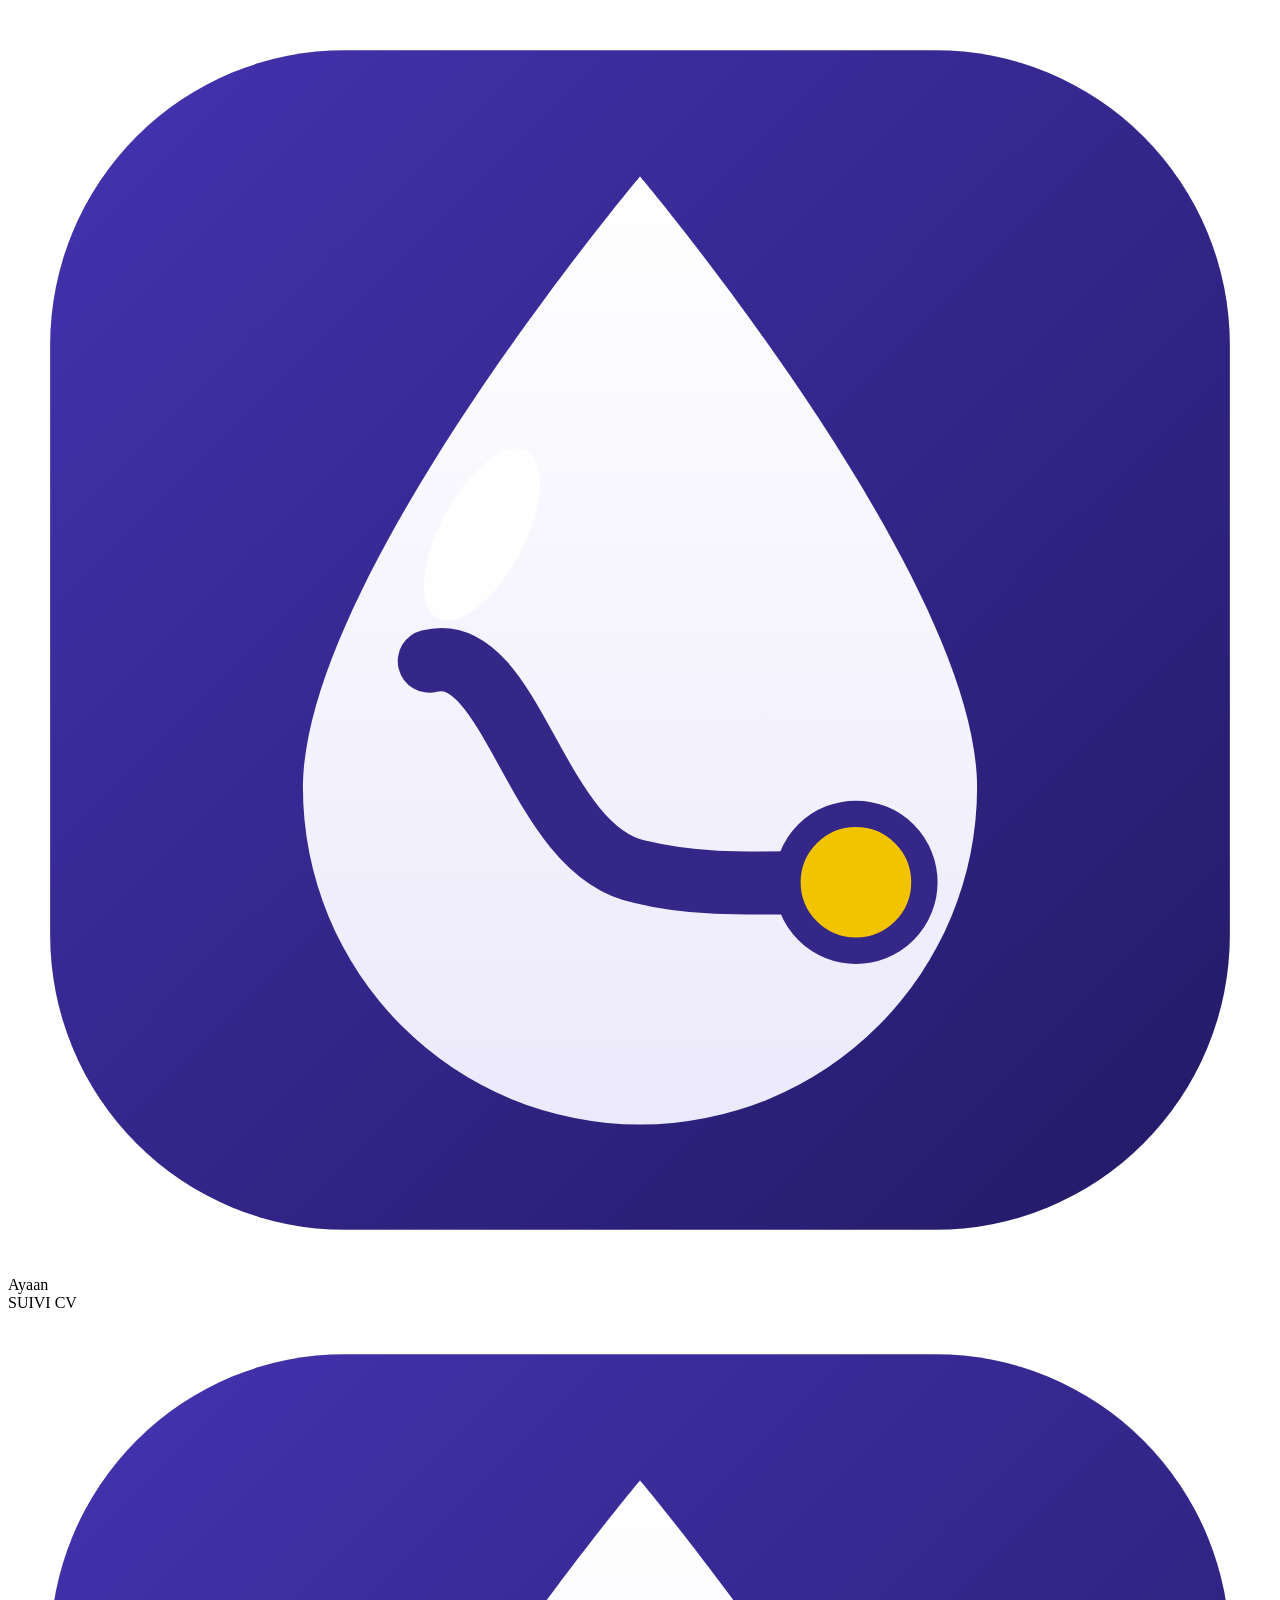
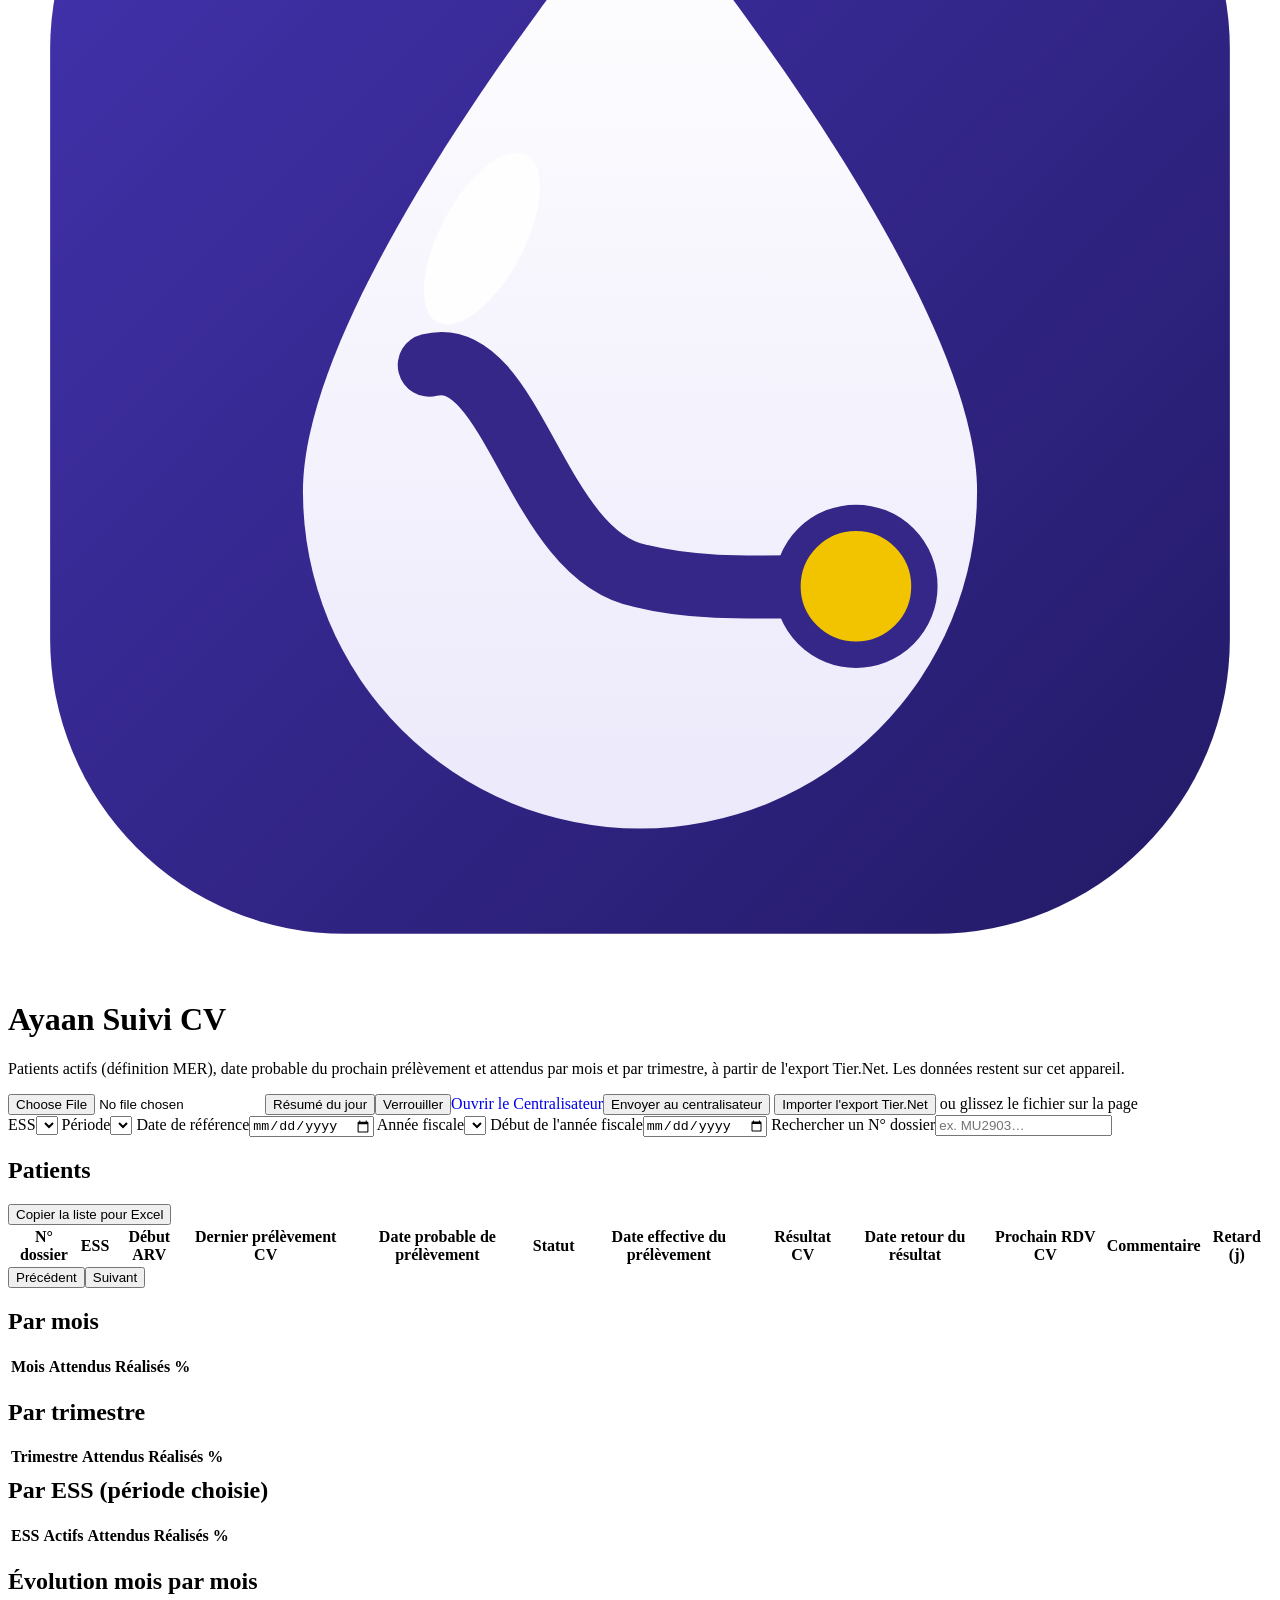
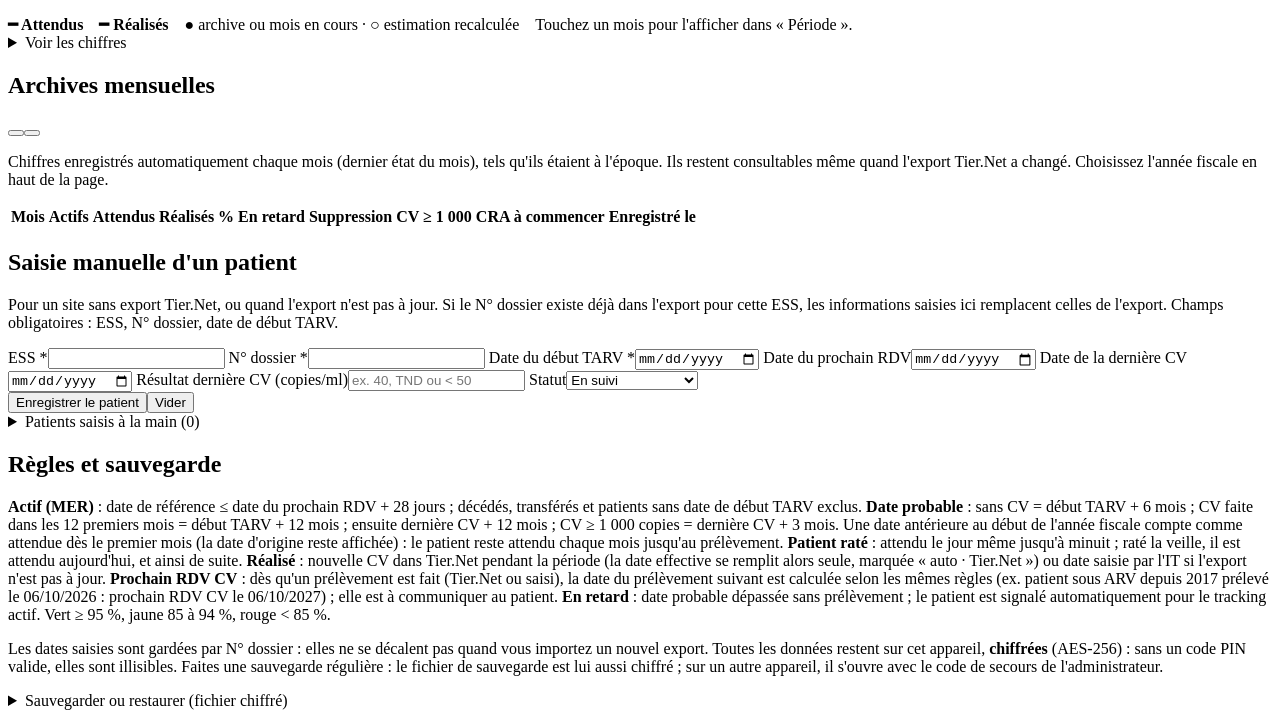
==== commit df6a2b13: "Add files via upload" ====
--- a/index.html
+++ b/index.html
@@ -2,279 +2,42 @@
 <html lang="fr">
 <head>
 <meta charset="utf-8">
-<meta name="viewport" content="width=device-width, initial-scale=1">
+<meta name="viewport" content="width=device-width, initial-scale=1, viewport-fit=cover">
+<meta http-equiv="Content-Security-Policy" content="default-src 'self'; script-src 'self'; style-src 'self' 'unsafe-inline'; img-src 'self' data: blob:; worker-src 'self'; connect-src 'self'; font-src 'self'; manifest-src 'self'; object-src 'none'; base-uri 'none'; form-action 'none'">
+<meta name="referrer" content="no-referrer">
 <link rel="icon" href="[data-uri]">
 <title>Ayaan Suivi CV</title>
-<style>
-/* Layout : barre d'outils + tuiles de synthèse + liste de travail patient par patient, puis tableaux mensuels/trimestriels */
-:root{
-  --bg:#f6f5fa; --panel:#ffffff; --ink:#1f1b33; --muted:#6b6880; --line:#dcd9e8;
-  --violet:#342787; --violet-soft:#ebe8f7; --jaune:#f2c400; --jaune-soft:#fff6d1; --bleu:#0b6fa6;
-  --ok:#1e8449; --ok-soft:#d8f0df; --warn:#9a6b00; --warn-soft:#fff1c2; --bad:#b42318; --bad-soft:#f9dcd8;
-  --f-body:"Fira Sans",system-ui,-apple-system,"Segoe UI",sans-serif; --f-num:"Fira Code",ui-monospace,Menlo,monospace;
-}
-@media (prefers-color-scheme: dark){:root:not([data-theme="light"]){
-  --bg:#14121f; --panel:#1d1a2c; --ink:#ecebf5; --muted:#a29fb8; --line:#34304a;
-  --violet:#a99cf2; --violet-soft:#2a2545; --jaune:#f2c400; --jaune-soft:#3a3214; --bleu:#5fb4e6;
-  --ok:#6fd08f; --ok-soft:#173523; --warn:#f2c94c; --warn-soft:#3a3014; --bad:#ff8a7a; --bad-soft:#41201c; color-scheme:dark}}
-:root[data-theme="dark"]{
-  --bg:#14121f; --panel:#1d1a2c; --ink:#ecebf5; --muted:#a29fb8; --line:#34304a;
-  --violet:#a99cf2; --violet-soft:#2a2545; --jaune:#f2c400; --jaune-soft:#3a3214; --bleu:#5fb4e6;
-  --ok:#6fd08f; --ok-soft:#173523; --warn:#f2c94c; --warn-soft:#3a3014; --bad:#ff8a7a; --bad-soft:#41201c; color-scheme:dark}
-*{box-sizing:border-box}
-body{background:var(--bg);color:var(--ink);font-family:var(--f-body);font-size:15px;line-height:1.45}
-.wrap{max-width:1180px;margin:0 auto;padding-left:max(16px,env(safe-area-inset-left,0px));padding-right:max(16px,env(safe-area-inset-right,0px));padding-block:20px 48px;display:grid;gap:18px}
-header.top{display:flex;flex-wrap:wrap;gap:12px 20px;align-items:flex-end;justify-content:space-between;border-bottom:3px solid var(--jaune);padding-bottom:12px}
-.brand small{display:block;font-size:12px;letter-spacing:.12em;text-transform:uppercase;color:var(--bleu);font-weight:600}
-.brand h1{margin:2px 0 0;font-size:26px;color:var(--violet);text-wrap:balance}
-.brand p{margin:4px 0 0;color:var(--muted);font-size:13px;max-width:62ch}
-.btn{font:inherit;font-weight:600;font-size:14px;border-radius:8px;border:1px solid var(--violet);background:var(--violet);color:#fff;padding:8px 14px;cursor:pointer}
-:root[data-theme="dark"] .btn{color:#14121f}
-@media (prefers-color-scheme: dark){:root:not([data-theme="light"]) .btn{color:#14121f}}
-.btn.ghost{background:transparent;color:var(--violet)}
-.btn:focus-visible,select:focus-visible,input:focus-visible{outline:3px solid var(--jaune);outline-offset:2px}
-.row{display:flex;flex-wrap:wrap;gap:10px;align-items:center}
-.controls{background:var(--panel);border:1px solid var(--line);border-radius:12px;padding:14px;display:grid;grid-template-columns:repeat(auto-fit,minmax(170px,1fr));gap:12px}
-label.f{display:grid;gap:4px;font-size:12px;color:var(--muted);font-weight:600;letter-spacing:.03em}
-select,input[type=date],input[type=text],input[type=search],textarea{font:inherit;font-size:14px;color:var(--ink);background:var(--bg);border:1px solid var(--line);border-radius:8px;padding:7px 9px;min-width:0;width:100%}
-.alert{border-radius:10px;padding:12px 14px;font-size:14px}
-.alert.bad{background:var(--bad-soft);color:var(--bad);font-weight:600}
-.alert.info{background:var(--jaune-soft);color:var(--ink)}
-.tiles{display:grid;grid-template-columns:repeat(auto-fit,minmax(170px,1fr));gap:12px}
-.tile{background:var(--panel);border:1px solid var(--line);border-radius:12px;padding:12px 14px;display:grid;gap:2px}
-.tile b{font-family:var(--f-num);font-size:30px;font-weight:500;font-variant-numeric:tabular-nums}
-.tile span{font-size:13px;color:var(--muted)}
-.tile.v b{color:var(--violet)} .tile.o b{color:var(--ok)} .tile.r b{color:var(--bad)} .tile.j b{color:var(--warn)}
-.period{background:var(--violet);color:#fff;border-radius:12px;padding:14px 16px;display:flex;flex-wrap:wrap;gap:8px 28px;align-items:baseline}
-:root[data-theme="dark"] .period{color:#14121f}
-@media (prefers-color-scheme: dark){:root:not([data-theme="light"]) .period{color:#14121f}}
-.period h2{margin:0;font-size:16px;flex-basis:100%}
-.period .n{font-family:var(--f-num);font-size:26px;font-variant-numeric:tabular-nums}
-.period .l{font-size:12px;opacity:.85;display:block}
-.panel{background:var(--panel);border:1px solid var(--line);border-radius:12px;padding:14px;display:grid;gap:10px;min-width:0}
-.panel h2{margin:0;font-size:17px;color:var(--violet)}
-.chips{display:flex;flex-wrap:wrap;gap:6px}
-.chip{font:inherit;font-size:13px;border:1px solid var(--line);background:var(--bg);color:var(--ink);border-radius:999px;padding:4px 11px;cursor:pointer}
-.chip[aria-pressed="true"]{background:var(--violet-soft);border-color:var(--violet);color:var(--violet);font-weight:600}
-.tw{overflow-x:auto;border:1px solid var(--line);border-radius:10px}
-table{border-collapse:collapse;width:100%;font-size:14px}
-th{background:var(--violet-soft);color:var(--violet);text-align:left;font-size:12px;letter-spacing:.03em;padding:8px;white-space:nowrap;position:sticky;top:0}
-td{border-top:1px solid var(--line);padding:6px 8px;vertical-align:middle}
-td.num,th.num{text-align:right;font-family:var(--f-num);font-variant-numeric:tabular-nums}
-td input{padding:5px 7px}
-.track{display:inline-block;margin-top:3px;font-size:11px;font-weight:700;letter-spacing:.04em;text-transform:uppercase;color:var(--bad)}
-tr.late td:first-child{box-shadow:inset 3px 0 0 var(--bad)}
-.pill{display:inline-block;font-size:12px;font-weight:600;border-radius:999px;padding:2px 9px;white-space:nowrap}
-.p-ok{background:var(--ok-soft);color:var(--ok)} .p-bad{background:var(--bad-soft);color:var(--bad)} .p-warn{background:var(--warn-soft);color:var(--warn)} .p-mut{background:var(--bg);color:var(--muted);border:1px solid var(--line)}
-.res{display:grid;gap:3px;min-width:118px}.res input{width:110px}
-.p-cra{background:var(--bad);color:#fff}
-.tile b.pct-ok{color:var(--ok)} .tile b.pct-warn{color:var(--warn)} .tile b.pct-bad{color:var(--bad)}
-.pct-ok{color:var(--ok);font-weight:700} .pct-warn{color:var(--warn);font-weight:700} .pct-bad{color:var(--bad);font-weight:700}
-.grid2{display:grid;grid-template-columns:repeat(auto-fit,minmax(320px,1fr));gap:18px}
-.muted{color:var(--muted);font-size:13px}
-.ex{background:var(--jaune);color:#1f1b33;font-size:12px;font-weight:700;border-radius:6px;padding:2px 8px;letter-spacing:.05em;text-transform:uppercase}
-details summary{cursor:pointer;font-weight:600;color:var(--violet)}
-textarea{min-height:90px;font-family:var(--f-num);font-size:12px}
-.pager{display:flex;gap:8px;align-items:center;justify-content:flex-end}
-@media (prefers-reduced-motion: reduce){*{transition:none!important}}
-
-.logo{width:56px;height:56px;flex:none}
-.brandrow{display:flex;gap:14px;align-items:center}
-
-@media (max-width:700px){
-  .tw:has(table.cards){overflow:visible;border:0}
-  table.cards thead{display:none}
-  table.cards,table.cards tbody{display:block}
-  table.cards tr{display:grid;grid-template-columns:1fr 1fr;gap:6px 12px;padding:12px;margin-bottom:10px;background:var(--panel);border:1px solid var(--line);border-radius:12px}
-  table.cards tr.late{border-left:5px solid var(--bad)}
-  table.cards tr.late td:first-child{box-shadow:none}
-  table.cards td{border:0;padding:0;text-align:left!important;min-width:0}
-  table.cards td::before{content:attr(data-l);display:block;font-size:11px;font-weight:600;letter-spacing:.03em;color:var(--muted);font-family:var(--f-body)}
-  table.cards td:nth-child(1){order:-2;font-size:16px}
-  table.cards td:nth-child(6){order:-1;justify-self:end;text-align:right!important}
-  table.cards td:nth-child(1)::before,table.cards td:nth-child(6)::before{content:none}
-  table.cards td:nth-child(7),table.cards td:nth-child(8),table.cards td:nth-child(9),table.cards td:nth-child(11){grid-column:1/-1}
-  table.cards td:empty{display:none}
-  table.cards td input{width:100%!important;font-size:16px;padding:9px 10px}
-  table.cards .res{min-width:0}
-  table.cards td[colspan]{grid-column:1/-1}
-}
-
-#daySum{position:fixed;inset:0;z-index:90;background:rgba(20,18,31,.55);display:grid;place-items:center;padding:16px}
-#daySum[hidden]{display:none!important}
-#daySum .box{background:var(--panel);color:var(--ink);border-radius:16px;width:min(460px,100%);padding:18px;display:grid;gap:12px;border-top:6px solid var(--jaune);max-height:92vh;overflow:auto}
-#daySum h2{margin:0;color:var(--violet);font-size:20px}
-#daySum .it{display:flex;align-items:center;gap:12px;border:1px solid var(--line);border-radius:12px;padding:10px 12px;background:var(--bg);cursor:pointer;font:inherit;color:inherit;text-align:left;width:100%}
-#daySum .it b{font-family:var(--f-num);font-size:26px;min-width:52px;text-align:right}
-#daySum .it span{font-size:14px}
-#daySum .acts{display:flex;flex-wrap:wrap;gap:8px}
-.panel>*,details{min-width:0;max-width:100%}
-#msg{position:sticky;top:0;z-index:20}#msg:empty{display:none}
-#splash{position:fixed;inset:0;z-index:50;display:grid;place-items:center;background:linear-gradient(135deg,#3d2fa0,#1d1554);color:#fff;transition:opacity .45s ease}
-#splash.out{opacity:0;pointer-events:none}
-#splash .sp{display:grid;justify-items:center;gap:14px;text-align:center}
-#splash .logo{width:132px;height:132px;animation:pop .7s cubic-bezier(.2,.9,.3,1.3) both;filter:drop-shadow(0 12px 28px rgba(0,0,0,.35))}
-#splash .nm{font-size:40px;font-weight:800;letter-spacing:-.5px;animation:up .6s .25s both}
-#splash .sb{font-size:14px;font-weight:700;letter-spacing:.3em;color:#f2c400;animation:up .6s .4s both}
-#splash .org{font-size:12px;opacity:.75;animation:up .6s .55s both}
-@keyframes pop{from{transform:scale(.4) rotate(-8deg);opacity:0}to{transform:none;opacity:1}}
-@keyframes up{from{transform:translateY(10px);opacity:0}to{transform:none;opacity:1}}
-@media (prefers-reduced-motion: reduce){#splash .logo,#splash .nm,#splash .sb,#splash .org{animation:none}}
-</style>
-<style>:root{color-scheme:light}body{margin:0}[hidden]{display:none!important}@media (prefers-color-scheme: dark){:root:not([data-theme="light"]){color-scheme:dark}}</style>
-<script>window.AYAAN_OFFLINE=true</script>
 <link rel="manifest" href="manifest.webmanifest">
 <meta name="theme-color" content="#342787">
 <meta name="mobile-web-app-capable" content="yes">
 <meta name="apple-mobile-web-app-capable" content="yes">
 <meta name="apple-mobile-web-app-status-bar-style" content="black-translucent">
 <meta name="apple-mobile-web-app-title" content="Ayaan">
-<link rel="apple-touch-icon" href="apple-touch-icon.png">
-<script>if('serviceWorker' in navigator){addEventListener('load',function(){navigator.serviceWorker.register('sw.js').catch(function(){})})}</script>
+<link rel="apple-touch-icon" href="icones/apple-touch-icon.png">
+<link rel="stylesheet" href="css/ayaan.css">
+<link rel="stylesheet" href="css/verrou.css">
+<link rel="stylesheet" href="css/adaptatif.css">
+<script type="module" src="js/auth.js"></script>
+<script type="module" src="js/maj.js"></script>
+<script type="module" src="js/app.js"></script>
+<script src="js/accueil.js" defer></script>
 </head>
 <body>
-<style>
-#pinLock{position:fixed;inset:0;z-index:100;display:grid;place-items:center;background:linear-gradient(135deg,#3d2fa0,#1d1554);color:#fff;padding:16px;overflow:auto}
-#pinLock[hidden]{display:none!important}
-#pinLock .pb{width:min(380px,100%);display:grid;gap:12px;text-align:center}
-#pinLock h2{margin:0;font-size:22px}
-#pinLock p{margin:0;font-size:14px;opacity:.9}
-#pinLock input{font:inherit;font-size:26px;letter-spacing:.4em;text-align:center;padding:10px;border-radius:10px;border:2px solid #f2c400;background:#fff;color:#1f1b33;width:100%}
-#pinLock input#pinName{font-size:18px;letter-spacing:0}
-#pinLock button{font:inherit;font-weight:700;font-size:16px;border-radius:10px;border:0;padding:12px;background:#f2c400;color:#1f1b33;cursor:pointer}
-#pinLock button.lnk{background:transparent;color:#fff;text-decoration:underline;font-weight:500;font-size:14px;padding:4px}
-#pinLock .err{color:#ffb4a8;font-weight:700;min-height:1.2em}
-#pinLock .code{font-family:ui-monospace,Menlo,monospace;font-size:26px;letter-spacing:.15em;background:#fff;color:#342787;border-radius:10px;padding:10px}
-.who{font-size:12px;color:var(--muted);font-weight:600}
-.who b{color:var(--violet)}
-</style>
 <div id="pinLock" hidden role="dialog" aria-modal="true" aria-labelledby="pinT"><div class="pb">
   <h2 id="pinT">Ayaan</h2><p id="pinP"></p>
   <div id="pinCodeBox" class="code" hidden></div>
-  <select id="pinCat" aria-label="Type de compte" style="font:inherit;font-size:17px;padding:11px;border-radius:10px;border:2px solid #f2c400;background:#fff;color:#1f1b33;width:100%"><option value="">Choisissez votre type de compte…</option><option value="admin">1. Administrateurs</option><option value="user">2. Utilisateurs</option></select>
+  <select id="pinCat" aria-label="Type de compte"><option value="">Choisissez votre type de compte…</option><option value="admin">1. Administrateurs</option><option value="user">2. Utilisateurs</option></select>
   <input id="pinName" type="text" autocomplete="off" maxlength="40" placeholder="Votre nom" aria-label="Votre nom" hidden>
-  <input id="pinIn" type="password" inputmode="numeric" autocomplete="off" maxlength="6" aria-label="Code PIN">
-  <input id="pinIn2" type="password" inputmode="numeric" autocomplete="off" maxlength="6" aria-label="Confirmer le code PIN" hidden>
+  <input id="pinIn" type="password" inputmode="numeric" autocomplete="off" maxlength="8" aria-label="Code PIN">
+  <input id="pinIn2" type="password" inputmode="numeric" autocomplete="off" maxlength="8" aria-label="Confirmer le code PIN" hidden>
   <div class="err" id="pinErr" aria-live="assertive"></div>
   <button type="button" id="pinOk">Valider</button>
   <button type="button" class="lnk" id="pinForgot">Code PIN oublié ?</button>
 </div></div>
-<div id="ayRights" hidden role="dialog" aria-modal="true" aria-labelledby="ayRT" style="position:fixed;inset:0;z-index:95;background:rgba(20,18,31,.55);display:grid;place-items:center;padding:16px">
- <div style="background:var(--panel);color:var(--ink);border-radius:16px;width:min(560px,100%);max-height:90vh;overflow:auto;padding:18px;border-top:6px solid var(--jaune);display:grid;gap:10px">
-  <h2 id="ayRT" style="margin:0;color:var(--violet);font-size:20px">Mes droits</h2><div id="ayRS" class="muted"></div><div id="ayRL"></div>
+<div id="ayRights" hidden role="dialog" aria-modal="true" aria-labelledby="ayRT">
+ <div class="boite">
+  <h2 id="ayRT">Mes droits</h2><div id="ayRS" class="muted"></div><div id="ayRL"></div>
   <div><button class="btn ghost" type="button" id="ayRC">Fermer</button></div></div></div>
-<style>#ayRights[hidden]{display:none!important}.rgt{display:flex;gap:8px;align-items:flex-start;padding:5px 0;border-bottom:1px solid var(--line);font-size:14px}.rgt b{min-width:38px}.rgt .y{color:var(--ok)}.rgt .n{color:var(--bad)}
-.mx{border-collapse:collapse;width:100%;font-size:13px}.mx th{background:var(--violet-soft);color:var(--violet);padding:6px;text-align:left;font-size:12px}.mx td{border-top:1px solid var(--line);padding:5px 6px}.mx td.c{text-align:center;font-weight:700}.mx td.c.y{color:var(--ok);background:var(--ok-soft)}.mx td.c.n{color:var(--bad);background:var(--bad-soft)}.mx tr.g td{background:var(--violet-soft);color:var(--violet);font-weight:700}</style>
-<script>
-/* Ayaan : utilisateurs, rôles et code PIN. Les PIN ne sont jamais stockés en clair (empreinte salée).
-   Matrice d'accès : voir ROLES et PERMS ci-dessous (identique au fichier « Matrice d'accès Ayaan.xlsx »).
-   Le code de secours (affiché une fois à la création du premier administrateur) permet à un administrateur
-   de choisir un nouveau PIN sans perdre les données. */
-(function(){
-const K='ayaan.users.v1',KOLD='ayaan.pin.v1',IDLE=10*60*1000,AWAY=5*60*1000;
-const ROLES={admin:'Administrateur',gest:'Gestionnaire de données',prest:'Prestataire CV',sup:'Superviseur de site'};
-const PERMS={
-  admin:['voir','saisir','exporter','importer','manuel','rapport','sauvegarde','restaurer','effacer','utilisateurs','central','c_importer','annees'],
-  gest:['voir','saisir','exporter','importer','manuel','rapport','sauvegarde'],
-  prest:['voir','saisir','exporter','importer','manuel','rapport'],
-  sup:['voir','saisir','exporter','importer','manuel','rapport']};
-const ACTIONS=[['Ayaan Suivi CV',[['Voir les listes, les tuiles et les tableaux','voir'],['Saisir prélèvement, résultat CV, date de retour, début du CRA, commentaire','saisir'],['Copier ou télécharger la liste (Excel)','exporter'],['Importer l\'export Tier.Net','importer'],['Saisie manuelle d\'un patient (ajouter, modifier, supprimer)','manuel'],['Envoyer le rapport au centralisateur','rapport'],['Copier ou enregistrer la sauvegarde','sauvegarde'],['Restaurer une sauvegarde','restaurer'],['Effacer les données de l\'appareil','effacer'],['Gérer les utilisateurs et les PIN','utilisateurs'],['Ajouter les années fiscales','annees']]],
- ['Centralisateur',[['Ouvrir le centralisateur et l\'utiliser (tableau de bord, import des rapports, sauvegardes)','central']]],
- ['Compte personnel',[['Changer son propre code PIN','*'],['Verrouiller l\'application','*'],['Voir ses droits (« Mes droits »)','*']]]];
-const okFor=(role,p)=>p==='*'||(PERMS[role]||[]).includes(p);
-const $=id=>document.getElementById(id);
-const rd=k=>{try{return JSON.parse(localStorage.getItem(k)||'null')}catch(e){return null}};
-const wr=(k,v)=>{try{localStorage.setItem(k,JSON.stringify(v));return true}catch(e){return false}};
-const ss={get(k){try{return sessionStorage.getItem(k)}catch(e){return null}},set(k,v){try{sessionStorage.setItem(k,v)}catch(e){}}};
-const rnd=n=>{const a=new Uint8Array(n);crypto.getRandomValues(a);return [...a].map(b=>b.toString(16).padStart(2,'0')).join('')};
-async function h(salt,txt){const d=new TextEncoder().encode(salt+'|'+txt);
-  if(crypto.subtle){let b=await crypto.subtle.digest('SHA-256',d);for(let i=0;i<999;i++)b=await crypto.subtle.digest('SHA-256',new Uint8Array([...new Uint8Array(b),...d]));return [...new Uint8Array(b)].map(x=>x.toString(16).padStart(2,'0')).join('')}
-  let x=5381;for(let r=0;r<2000;r++)for(const c of d)x=((x*33)^c^r)>>>0;return 'f'+x.toString(16)}
-const recCode=()=>{const A='ABCDEFGHJKMNPQRSTUVWXYZ23456789';const a=new Uint8Array(8);crypto.getRandomValues(a);const s=[...a].map(b=>A[b%A.length]).join('');return s.slice(0,4)+'-'+s.slice(4)};
-// migration de la v7 (un seul PIN) : il devient le PIN de l'administrateur
-let DB=rd(K);
-if(!DB){const o=rd(KOLD);if(o&&o.h){DB={rs:o.rs,rh:o.rh,users:[{id:rnd(6),nom:'Administrateur',role:'admin',s:o.s,h:o.h,cree:new Date().toISOString().slice(0,10)}]};wr(K,DB)}}
-const save=()=>wr(K,DB);
-const hasUsers=()=>!!(DB&&DB.users&&DB.users.length);
-let CUR=null;
-function badPin(a){if(!/^\d{4,6}$/.test(a))return 'Le code PIN doit contenir 4 à 6 chiffres.';if(/^(\d)\1+$/.test(a)||'0123456789'.includes(a)||'9876543210'.includes(a))return 'Code trop facile à deviner (ex. 0000, 1234) : choisissez-en un autre.';return ''}
-async function findByPin(pin,exceptId,cat){for(const u of (DB&&DB.users)||[]){if(cat==='admin'&&u.role!=='admin')continue;if(cat==='user'&&u.role==='admin')continue;if(u.id!==exceptId&&await h(u.s,pin)===u.h)return u}return null}
-function login(u){CUR=u;ss.set('ayaan.cur',u.id);ss.set('ayaan.unl',String(Date.now()));paint();document.dispatchEvent(new CustomEvent('ayaan-user',{detail:pub()}))}
-const pub=()=>CUR?{id:CUR.id,nom:CUR.nom,role:CUR.role,roleLab:ROLES[CUR.role]}:null;
-function paint(){document.querySelectorAll('[data-who]').forEach(el=>{el.innerHTML=CUR?`Connecté : <b>${CUR.nom.replace(/[&<>"]/g,'')}</b> · ${ROLES[CUR.role]} · <button type="button" onclick="AY.showRights()" style="font:inherit;font-size:12px;background:none;border:0;color:var(--bleu);text-decoration:underline;cursor:pointer;padding:0">Mes droits</button>`:''});
-  document.querySelectorAll('[data-perm]').forEach(el=>{const ok=can(el.dataset.perm);if(el.tagName==='SELECT'||el.tagName==='INPUT'||el.tagName==='TEXTAREA')el.disabled=!ok;else el.hidden=!ok})}
-function can(p){return !!(CUR&&(PERMS[CUR.role]||[]).includes(p))}
-// ----- écran de verrouillage
-let mode='',fails=0,waitUntil=0,last=Date.now(),hiddenAt=0,target=null;
-const CAT=$('pinCat'),L=$('pinLock'),N=$('pinName'),I=$('pinIn'),I2=$('pinIn2'),E=$('pinErr'),P=$('pinP'),OK=$('pinOk'),F=$('pinForgot'),CB=$('pinCodeBox');
-function show(m){mode=m;L.hidden=false;E.textContent='';I.value='';I2.value='';N.value='';N.hidden=true;CAT.hidden=m!=='unlock';CAT.value='';I.hidden=m==='unlock';OK.hidden=m==='unlock';I2.hidden=true;CB.hidden=true;F.hidden=true;OK.textContent='Valider';
-  I.type='password';I.maxLength=6;I.setAttribute('inputmode','numeric');I.setAttribute('aria-label','Code PIN');
-  if(m==='unlock')P.textContent='Choisissez votre type de compte, puis entrez votre code PIN.';
-  else if(m==='denied'){P.textContent='Le centralisateur est réservé aux administrateurs. Votre compte est un compte utilisateur.';I.hidden=true;OK.hidden=false;OK.textContent='Retour à Ayaan Suivi CV';F.hidden=true}
-  else if(m==='first'){P.textContent='Première utilisation : créez le compte administrateur de cet appareil. Saisissez votre nom, puis un code PIN de 4 à 6 chiffres et confirmez-le.';N.hidden=false;I2.hidden=false}
-  else if(m==='newpin'){P.textContent='Choisissez votre nouveau code PIN, puis confirmez-le.';I2.hidden=false}
-  else if(m==='recover'){P.textContent='Administrateur : entrez le code de secours noté à la création (ex. ABCD-1234). Les autres utilisateurs demandent à l\'administrateur de réinitialiser leur PIN.';I.removeAttribute('inputmode');I.type='text';I.maxLength=9;I.setAttribute('aria-label','Code de secours')}
-  if(m!=='unlock')OK.hidden=false;
-  if(m==='unlock'&&document.body&&document.body.dataset.need==='central'){CAT.value='admin';CAT.hidden=true;I.hidden=false;OK.hidden=false;F.hidden=false;P.innerHTML='Centralisateur : connexion réservée aux <b>administrateurs</b>. Entrez votre code PIN.<br><a href="index.html" style="color:#f2c400">Retour à Ayaan Suivi CV</a>'}
-  setTimeout(()=>(m==='unlock'&&!CAT.hidden?CAT:(N.hidden?I:N)).focus(),50)}
-function hide(){L.hidden=true;mode='';last=Date.now()}
-async function submit(){
-  if(mode==='unlock'||mode==='change'){
-    if(Date.now()<waitUntil){E.textContent='Trop d\'essais : patientez '+Math.ceil((waitUntil-Date.now())/1000)+' s.';return}
-    if(mode==='unlock'&&!CAT.value){E.textContent='Choisissez d\'abord votre type de compte.';return}
-    const u=mode==='change'?((CUR&&await h(CUR.s,I.value)===CUR.h)?CUR:null):await findByPin(I.value,null,CAT.value);
-    if(!u){fails++;I.value='';E.textContent='Code PIN incorrect.';if(fails>=5){waitUntil=Date.now()+30000;fails=0;E.textContent='5 essais incorrects : patientez 30 s.'}return}
-    fails=0;if(mode==='change'){target=u;show('newpin');return}login(u);if(needOk())hide();else show('denied');return}
-  if(mode==='denied'){location.href='index.html';return}
-  if(mode==='first'||mode==='newpin'){
-    const nm=N.value.trim(),a=I.value.trim(),b=I2.value.trim();
-    if(mode==='first'&&nm.length<2){E.textContent='Saisissez votre nom.';return}
-    const bp=badPin(a);if(bp){E.textContent=bp;return}
-    if(a!==b){E.textContent='Les deux codes ne sont pas identiques.';I2.value='';return}
-    if(await findByPin(a,target&&target.id)){E.textContent='Ce code PIN est déjà utilisé par un autre utilisateur : choisissez-en un autre.';return}
-    const s=rnd(16),hh=await h(s,a);
-    if(mode==='newpin'){target.s=s;target.h=hh;save();const u=target;target=null;login(u);hide();if(window.ayaanPinMsg)window.ayaanPinMsg('Nouveau code PIN enregistré.');return}
-    const rc=recCode(),rs=rnd(16);DB={rs,rh:await h(rs,rc),users:[{id:rnd(6),nom:nm,role:'admin',s,h:hh,cree:new Date().toISOString().slice(0,10)}]};save();
-    login(DB.users[0]);mode='showcode';P.textContent='Compte administrateur créé. Notez ce code de secours sur papier et gardez-le en lieu sûr : il permet à l\'administrateur de choisir un nouveau PIN s\'il l\'oublie, sans perdre les données.';
-    CB.textContent=rc;CB.hidden=false;N.hidden=true;I.hidden=true;I2.hidden=true;E.textContent='';OK.textContent='J\'ai noté le code de secours';F.hidden=true;OK.focus();return}
-  if(mode==='showcode'){hide();return}
-  if(mode==='recover'){
-    const v=I.value.trim().toUpperCase().replace(/\s/g,'');const vv=v.includes('-')?v:v.slice(0,4)+'-'+v.slice(4);
-    if(DB&&await h(DB.rs,vv)===DB.rh){target=DB.users.find(u=>u.role==='admin');show('newpin');P.textContent=`Code de secours accepté. Choisissez un nouveau code PIN pour ${target.nom} (administrateur), puis confirmez-le.`}else E.textContent='Code de secours incorrect.'}
-}
-CAT.addEventListener('change',()=>{const on=!!CAT.value;I.hidden=!on;OK.hidden=!on;F.hidden=!on||CAT.value!=='admin';E.textContent='';if(on){P.textContent=CAT.value==='admin'?'Administrateur : entrez votre code PIN.':'Utilisateur : entrez votre code PIN.';I.focus()}});
-const needOk=()=>{const n=document.body&&document.body.dataset.need;return !n||can(n)};
-OK.onclick=submit;
-[N,I,I2].forEach(x=>x.addEventListener('keydown',e=>{if(e.key!=='Enter')return;e.preventDefault();if(x===N)I.focus();else if(x===I&&!I2.hidden&&!I2.value)I2.focus();else submit()}));
-F.onclick=()=>show('recover');
-['pointerdown','keydown','scroll','touchstart'].forEach(ev=>addEventListener(ev,()=>{last=Date.now()},{passive:true,capture:true}));
-setInterval(()=>{if(!mode&&hasUsers()&&Date.now()-last>IDLE)show('unlock')},15000);
-document.addEventListener('visibilitychange',()=>{if(document.hidden)hiddenAt=Date.now();else if(!mode&&hasUsers()&&hiddenAt&&Date.now()-hiddenAt>AWAY)show('unlock')});
-addEventListener('pagehide',()=>{if(!mode)ss.set('ayaan.unl',String(last))});
-// ----- API pour les pages
-const AY=window.AY={ROLES,PERMS,can,user:pub,
-  lock(){if(hasUsers())show('unlock')},
-  changePin(){if(!CUR)return;show('unlock');mode='change';F.hidden=true;CAT.hidden=true;I.hidden=false;OK.hidden=false;setTimeout(()=>I.focus(),60);P.textContent='Entrez votre code PIN actuel.'},
-  showRights(){if(!CUR)return;$('ayRS').textContent=CUR.nom+' · '+ROLES[CUR.role];$('ayRL').innerHTML=ACTIONS.map(([g,a])=>`<div style="font-weight:700;color:var(--violet);margin-top:8px">${g}</div>`+a.map(([t,p])=>{const ok=okFor(CUR.role,p);return `<div class="rgt"><b class="${ok?'y':'n'}">${ok?'Oui':'Non'}</b><span>${t}</span></div>`}).join('')).join('');$('ayRights').hidden=false;$('ayRC').focus()},
-  matrixHTML(){const rk=Object.keys(ROLES);return `<table class="mx"><thead><tr><th>Action</th>${rk.map(r=>`<th style="text-align:center">${ROLES[r]}</th>`).join('')}</tr></thead><tbody>`+ACTIONS.map(([g,a])=>`<tr class="g"><td colspan="${rk.length+1}">${g}</td></tr>`+a.map(([t,p])=>`<tr><td>${t}</td>${rk.map(r=>{const ok=okFor(r,p);return `<td class="c ${ok?'y':'n'}">${ok?'Oui':'Non'}</td>`}).join('')}</tr>`).join('')).join('')+'</tbody></table>'},
-  list(){return (DB&&DB.users||[]).map(u=>({id:u.id,nom:u.nom,role:u.role,roleLab:ROLES[u.role],cree:u.cree}))},
-  async save(id,nom,role,pin){if(!can('utilisateurs'))return 'Action réservée à l\'administrateur.';nom=String(nom||'').trim();if(nom.length<2)return 'Saisissez le nom de l\'utilisateur.';if(!ROLES[role])return 'Choisissez un rôle.';
-    const u=id?DB.users.find(x=>x.id===id):null;if(id&&!u)return 'Utilisateur introuvable.';
-    if(u&&u.role==='admin'&&role!=='admin'&&DB.users.filter(x=>x.role==='admin').length<2)return 'Il faut garder au moins un administrateur.';
-    if(!u||pin){const bp=badPin(pin||'');if(bp)return bp;if(await findByPin(pin,u&&u.id))return 'Ce code PIN est déjà utilisé par un autre utilisateur.'}
-    if(DB.users.some(x=>x.id!==id&&x.nom.toLowerCase()===nom.toLowerCase()))return 'Un utilisateur porte déjà ce nom.';
-    const t=u||{id:rnd(6),cree:new Date().toISOString().slice(0,10)};t.nom=nom;t.role=role;if(pin){t.s=rnd(16);t.h=await h(t.s,pin)}if(!u)DB.users.push(t);save();if(CUR&&CUR.id===t.id)login(t);else paint();return ''},
-  del(id){if(!can('utilisateurs'))return 'Action réservée à l\'administrateur.';const u=DB.users.find(x=>x.id===id);if(!u)return 'Utilisateur introuvable.';if(CUR&&CUR.id===id)return 'Vous ne pouvez pas supprimer votre propre compte.';
-    if(u.role==='admin'&&DB.users.filter(x=>x.role==='admin').length<2)return 'Il faut garder au moins un administrateur.';DB.users=DB.users.filter(x=>x.id!==id);save();return ''}
-};
-window.ayaanLock=AY.lock;$('ayRC').onclick=()=>{$('ayRights').hidden=true};$('ayRights').addEventListener('click',e=>{if(e.target.id==='ayRights')$('ayRights').hidden=true});window.ayaanChangePin=AY.changePin;
-// ----- démarrage
-(function(){if(!hasUsers()){show('first');return}
-  const cid=ss.get('ayaan.cur'),u=+ss.get('ayaan.unl')||0,me=DB.users.find(x=>x.id===cid);
-  if(me&&u&&Date.now()-u<IDLE&&(!(document.body&&document.body.dataset.need)||okFor(me.role,document.body.dataset.need))){CUR=me;document.addEventListener('DOMContentLoaded',()=>{paint();document.dispatchEvent(new CustomEvent('ayaan-user',{detail:pub()}))});if(document.readyState!=='loading')setTimeout(()=>{paint();document.dispatchEvent(new CustomEvent('ayaan-user',{detail:pub()}))},0);return}
-  show('unlock')})();
-})();
-</script>
 
 
 <div id="splash" role="presentation"><div class="sp"><svg xmlns="http://www.w3.org/2000/svg" viewBox="0 0 120 120" class="logo" aria-hidden="true">
@@ -313,9 +76,9 @@
       <p>Patients actifs (définition MER), date probable du prochain prélèvement et attendus par mois et par trimestre, à partir de l'export Tier.Net. Les données restent sur cet appareil.<span id="offTag"></span></p>
     </div></div>
     <div class="row">
-      <input type="file" id="file" accept=".xlsx,.csv" hidden>
-      <button class="btn ghost" type="button" id="btnDay">Résumé du jour</button><button class="btn ghost" type="button" onclick="ayaanLock()" title="Verrouiller l'application">Verrouiller</button><a class="btn ghost" href="central.html" style="text-decoration:none" data-perm="central">Ouvrir le Centralisateur</a><button class="btn ghost" id="btnRep" type="button" data-perm="rapport">Envoyer au centralisateur</button>
-      <button class="btn" id="btnImport" data-perm="importer">Importer l'export Tier.Net</button>
+      <input type="file" id="file" class="fichier-cache" accept=".xlsx,.xls,.csv,application/vnd.openxmlformats-officedocument.spreadsheetml.sheet,application/vnd.ms-excel,text/csv,text/comma-separated-values" tabindex="-1" aria-hidden="true">
+      <button class="btn ghost" type="button" id="btnDay">Résumé du jour</button><button class="btn ghost" type="button" data-action="verrouiller" title="Verrouiller l'application">Verrouiller</button><a class="btn ghost" href="central.html" style="text-decoration:none" data-perm="central">Ouvrir le Centralisateur</a><button class="btn ghost" id="btnRep" type="button" data-perm="rapport">Envoyer au centralisateur</button>
+      <button class="btn" id="btnImport" type="button" data-perm="importer">Importer l'export Tier.Net</button><span class="muted souris-seulement"> ou glissez le fichier sur la page</span>
     </div>
   </header>
 
@@ -391,12 +154,14 @@
 
   <section class="panel">
     <h2>Règles et sauvegarde</h2>
-    <p class="muted"><b>Actif (MER)</b> : date de référence ≤ date du prochain RDV + 28 jours ; décédés, transférés et patients sans date de début TARV exclus. <b>Date probable</b> : sans CV = début TARV + 6 mois ; CV faite dans les 12 premiers mois = début TARV + 12 mois ; ensuite dernière CV + 12 mois ; CV ≥ 1 000 copies = dernière CV + 3 mois. Une date antérieure au début de l'année fiscale devient ce premier jour : le patient reste attendu chaque mois jusqu'au prélèvement. <b>Réalisé</b> : nouvelle CV dans Tier.Net pendant la période (la date effective se remplit alors seule, marquée « auto · Tier.Net ») ou date saisie par l'IT si l'export n'est pas à jour. <b>Prochain RDV CV</b> : dès qu'un prélèvement est fait (Tier.Net ou saisi), la date du prélèvement suivant est calculée selon les mêmes règles (ex. patient sous ARV depuis 2017 prélevé le 06/10/2026 : prochain RDV CV le 06/10/2027) ; elle est à communiquer au patient. <b>En retard</b> : date probable dépassée sans prélèvement ; le patient est signalé automatiquement pour le tracking actif. Vert ≥ 95 %, jaune 85 à 94 %, rouge &lt; 85 %.</p>
-    <p class="muted">Les dates saisies sont gardées par N° dossier : elles ne se décalent pas quand vous importez un nouvel export. Elles restent dans ce navigateur, sur cet appareil. Faites une sauvegarde régulière.</p>
-    <details><summary>Sauvegarder ou restaurer les dates saisies</summary>
-      <div class="row" style="margin-top:8px"><button class="btn ghost" id="btnBack" data-perm="sauvegarde">Copier la sauvegarde</button><button class="btn ghost" id="btnRest" data-perm="restaurer">Restaurer depuis le texte collé</button><button class="btn ghost" id="btnBkDl" hidden data-perm="sauvegarde">Enregistrer la sauvegarde (fichier)</button><input type="file" id="bkFile" accept=".json,.txt" hidden><button class="btn ghost" id="btnBkUp" hidden data-perm="restaurer">Restaurer depuis un fichier</button><button class="btn ghost" id="btnClear" data-perm="effacer">Effacer les données de cet appareil</button><button class="btn ghost" type="button" onclick="ayaanChangePin()">Changer le code PIN</button></div>
-      <label class="f" for="bk" style="margin-top:8px">Texte de sauvegarde (collez-le dans un courriel ou un fichier texte pour le garder)<textarea id="bk"></textarea></label>
-      <div id="bkmsg" class="muted"></div>
+    <div id="etatStockage" class="alert info" role="status"></div>
+    <p class="muted"><b>Actif (MER)</b> : date de référence ≤ date du prochain RDV + 28 jours ; décédés, transférés et patients sans date de début TARV exclus. <b>Date probable</b> : sans CV = début TARV + 6 mois ; CV faite dans les 12 premiers mois = début TARV + 12 mois ; ensuite dernière CV + 12 mois ; CV ≥ 1 000 copies = dernière CV + 3 mois. Une date antérieure au début de l'année fiscale compte comme attendue dès le premier mois (la date d'origine reste affichée) : le patient reste attendu chaque mois jusqu'au prélèvement. <b>Patient raté</b> : attendu le jour même jusqu'à minuit ; raté la veille, il est attendu aujourd'hui, et ainsi de suite. <b>Réalisé</b> : nouvelle CV dans Tier.Net pendant la période (la date effective se remplit alors seule, marquée « auto · Tier.Net ») ou date saisie par l'IT si l'export n'est pas à jour. <b>Prochain RDV CV</b> : dès qu'un prélèvement est fait (Tier.Net ou saisi), la date du prélèvement suivant est calculée selon les mêmes règles (ex. patient sous ARV depuis 2017 prélevé le 06/10/2026 : prochain RDV CV le 06/10/2027) ; elle est à communiquer au patient. <b>En retard</b> : date probable dépassée sans prélèvement ; le patient est signalé automatiquement pour le tracking actif. Vert ≥ 95 %, jaune 85 à 94 %, rouge &lt; 85 %.</p>
+    <p class="muted">Les dates saisies sont gardées par N° dossier : elles ne se décalent pas quand vous importez un nouvel export. Toutes les données restent sur cet appareil, <b>chiffrées</b> (AES-256) : sans un code PIN valide, elles sont illisibles. Faites une sauvegarde régulière : le fichier de sauvegarde est lui aussi chiffré ; sur un autre appareil, il s'ouvre avec le code de secours de l'administrateur.</p>
+    <details><summary>Sauvegarder ou restaurer (fichier chiffré)</summary>
+      <div class="row mt8"><button class="btn ghost" id="btnBkDl" data-perm="sauvegarde">Enregistrer la sauvegarde chiffrée (fichier)</button><button class="btn ghost" id="btnBack" data-perm="sauvegarde">Copier la sauvegarde chiffrée</button><input type="file" id="bkFile" class="fichier-cache" tabindex="-1" aria-hidden="true"><button class="btn ghost" id="btnBkUp" data-perm="restaurer">Restaurer depuis un fichier</button><button class="btn ghost" id="btnRest" data-perm="restaurer">Restaurer depuis le texte collé</button><button class="btn ghost" id="btnClear" data-perm="effacer">Effacer les données de cet appareil</button><button class="btn ghost" type="button" data-action="changer-pin">Changer le code PIN</button></div>
+      <label class="f mt8" for="bk">Texte de sauvegarde chiffré (illisible sans Ayaan ; à coller dans un courriel ou un fichier texte pour le garder)<textarea id="bk" spellcheck="false"></textarea></label>
+      <label class="f mt8" for="bkCode" id="bkCodeLab" hidden>Sauvegarde venant d'un autre appareil : code de secours de cet appareil d'origine<input type="text" id="bkCode" maxlength="9" autocomplete="off" placeholder="ABCD-1234"></label>
+      <div id="bkmsg" class="muted" aria-live="polite"></div>
     </details>
   </section>
   <section class="panel" id="usrPanel" data-perm="utilisateurs" hidden>
@@ -406,7 +171,7 @@
       <input type="hidden" id="u_id">
       <label class="f" for="u_nom">Nom *<input type="text" id="u_nom" maxlength="40" required></label>
       <label class="f" for="u_role">Rôle *<select id="u_role"><option value="prest">Prestataire CV</option><option value="gest">Gestionnaire de données</option><option value="sup">Superviseur de site</option><option value="admin">Administrateur</option></select></label>
-      <label class="f" for="u_pin"><span id="u_pinLab">Code PIN de départ *</span><input type="password" id="u_pin" inputmode="numeric" maxlength="6" autocomplete="new-password"></label>
+      <label class="f" for="u_pin"><span id="u_pinLab">Code PIN de départ *</span><input type="password" id="u_pin" inputmode="numeric" maxlength="8" autocomplete="new-password" placeholder="6 à 8 chiffres"></label>
       <div class="row" style="align-self:end"><button class="btn" type="submit" id="u_save">Ajouter l'utilisateur</button><button class="btn ghost" type="button" id="u_reset">Annuler</button></div>
     </form>
     <div id="u_msg" class="muted"></div>
@@ -415,470 +180,6 @@
   </section>
 </div>
 
-<script>(function(){var s=document.getElementById('splash');if(!s)return;var t=matchMedia('(prefers-reduced-motion: reduce)').matches?300:900;function h(){s.classList.add('out');setTimeout(function(){s.remove()},500)}setTimeout(h,t);s.addEventListener('click',h)})();</script>
-<script>
-(function(){
-const $=id=>document.getElementById(id);
-const K_DATA='cvasf.data.v1',K_SAIS='cvasf.saisies.v1',K_MAN='cvasf.manuels.v1',K_BK='cvasf.dernsauv.v1',K_ARCH='cvasf.archives.v1',K_FYL='cvasf.annees.v1';
-const store={get(k){try{return JSON.parse(localStorage.getItem(k)||'null')}catch(e){return null}},set(k,v){try{localStorage.setItem(k,JSON.stringify(v));return true}catch(e){return false}},del(k){try{localStorage.removeItem(k)}catch(e){}}};
-const DAY=864e5;
-const norm=s=>String(s||'').normalize('NFD').replace(/[̀-ͯ]/g,'').toLowerCase().replace(/\s+/g,' ').trim();
-const NEED={dos:'numero de dossier',deb:'date du debut tarv',rdv:'date prochain rendez-vous dernier tarv',cvd:'date charge virale dernier tarv',cvr:'charge virale dernier tarv',sta:'resultat',ess:'centre de sante'};
-const LABEL={dos:'Numéro de dossier',deb:'Date du début TARV',rdv:'Date prochain rendez-vous dernier TARV',cvd:'Date charge virale dernier TARV',cvr:'Charge virale dernier TARV',sta:'Résultat',ess:'Centre de Santé'};
-const MOIS=['janvier','février','mars','avril','mai','juin','juillet','août','septembre','octobre','novembre','décembre'];
-const ymd=d=>d? new Date(d.getFullYear(),d.getMonth(),d.getDate()):null;
-const iso=d=>d?`${d.getFullYear()}-${String(d.getMonth()+1).padStart(2,'0')}-${String(d.getDate()).padStart(2,'0')}`:'';
-const fr=d=>d?`${String(d.getDate()).padStart(2,'0')}/${String(d.getMonth()+1).padStart(2,'0')}/${d.getFullYear()}`:'';
-const fromIso=s=>{if(!s)return null;const[a,b,c]=s.split('-').map(Number);return new Date(a,b-1,c)};
-const addM=(d,n)=>{const r=new Date(d.getFullYear(),d.getMonth()+n,1);const last=new Date(r.getFullYear(),r.getMonth()+1,0).getDate();r.setDate(Math.min(d.getDate(),last));return r};
-function toDate(v){
-  if(v==null||v==='')return null;
-  if(v instanceof Date&&!isNaN(v))return ymd(v);
-  if(typeof v==='number'&&v>20000&&v<80000){return ymd(new Date(Math.round((v-25569)*DAY)+new Date().getTimezoneOffset()*6e4))}
-  const s=String(v).trim();let m=s.match(/^(\d{1,2})[\/.-](\d{1,2})[\/.-](\d{4})/);if(m)return new Date(+m[3],+m[2]-1,+m[1]);
-  m=s.match(/^(\d{4})-(\d{1,2})-(\d{1,2})/);if(m)return new Date(+m[1],+m[2]-1,+m[3]);return null;
-}
-function toNum(v){if(v==null||v==='')return null;if(typeof v==='number')return v;const n=parseFloat(String(v).replace(/[<>\s]/g,'').replace(',','.'));return isNaN(n)?null:n}
-
-function parseRes(v){if(v==null||v==='')return null;if(typeof v==='number')return v;const t=String(v).trim();if(!t)return null;
-  if(/^(tnd|nd|ind[eé]tect|non d[eé]tect|undetect|ld|<\s*ld)/i.test(t))return 0;
-  if(/^\d{1,3}([.,\s ]\d{3})+(\s*(cp|copies)\b.*)?$/i.test(t))return +t.replace(/\s*(cp|copies).*$/i,'').replace(/\D/g,'');
-  const m=t.match(/^<\s*([\d\s.,]+)/);if(m){const n=parseFloat(m[1].replace(/\s/g,'').replace(',','.'));return isNaN(n)?null:n-0.5}
-  return toNum(t)}
-function fmtRes(v){if(v==null)return '';if(v===0)return 'TND';if(v%1!==0)return '< '+Math.ceil(v);return Math.round(v).toLocaleString('fr-FR')+' cp/ml'}
-function resCls(v){if(v==null)return null;if(v<50)return{c:'p-ok',t:'Supprimée'};if(v<1000)return{c:'p-warn',t:'Bas niveau : alerte'};return{c:'p-cra',t:'≥ 1 000 : CRA'}}
-const OFFLINE=!!window.AYAAN_OFFLINE;
-async function readXlsx(buf){
-  const u8=new Uint8Array(buf),dv=new DataView(buf);
-  if(u8[0]!==0x50||u8[1]!==0x4b)throw new Error("Ce fichier n'est pas un classeur .xlsx (les anciens fichiers .xls ne sont pas lus : enregistrez-le en .xlsx).");
-  let eocd=-1;for(let i=u8.length-22;i>=Math.max(0,u8.length-70000);i--){if(dv.getUint32(i,true)===0x06054b50){eocd=i;break}}
-  if(eocd<0)throw new Error('Fichier .xlsx endommagé.');
-  const n=dv.getUint16(eocd+10,true);let p=dv.getUint32(eocd+16,true);const files={};const td=new TextDecoder();
-  for(let k=0;k<n;k++){const meth=dv.getUint16(p+10,true),csz=dv.getUint32(p+20,true),nl=dv.getUint16(p+28,true),el=dv.getUint16(p+30,true),cl=dv.getUint16(p+32,true),off=dv.getUint32(p+42,true);
-    const name=td.decode(u8.subarray(p+46,p+46+nl));files[name]={meth,csz,off};p+=46+nl+el+cl}
-  async function get(name){const f=files[name];if(!f)return null;const lnl=dv.getUint16(f.off+26,true),lel=dv.getUint16(f.off+28,true);const data=u8.subarray(f.off+30+lnl+lel,f.off+30+lnl+lel+f.csz);
-    if(f.meth===0)return td.decode(data);
-    const ds=new DecompressionStream('deflate-raw');const out=new Response(new Blob([data]).stream().pipeThrough(ds));return td.decode(await out.arrayBuffer())}
-  const ent=s=>s.replace(/&lt;/g,'<').replace(/&gt;/g,'>').replace(/&quot;/g,'"').replace(/&apos;/g,"'").replace(/&#(\d+);/g,(m,d)=>String.fromCharCode(+d)).replace(/&amp;/g,'&');
-  const ss=[];const sx=await get('xl/sharedStrings.xml');
-  if(sx){const re=/<si>([\s\S]*?)<\/si>/g;let m;while((m=re.exec(sx))){let t='';const rt=/<t[^>]*>([\s\S]*?)<\/t>/g;let q;while((q=rt.exec(m[1])))t+=q[1];ss.push(ent(t))}}
-  let sheet='xl/worksheets/sheet1.xml';
-  const wb=await get('xl/workbook.xml'),rels=await get('xl/_rels/workbook.xml.rels');
-  if(wb&&rels){const s1=wb.match(/<sheet [^>]*r:id="([^"]+)"/);if(s1){const r=new RegExp('<Relationship [^>]*Id="'+s1[1]+'"[^>]*Target="([^"]+)"').exec(rels)||new RegExp('<Relationship [^>]*Target="([^"]+)"[^>]*Id="'+s1[1]+'"').exec(rels);if(r){let t=r[1].replace(/^\/?xl\//,'').replace(/^\//,'');sheet='xl/'+t}}}
-  const sx2=await get(sheet);if(!sx2)throw new Error('Feuille introuvable dans le classeur.');
-  const col=ref=>{let c=0;for(const ch of ref){const v=ch.charCodeAt(0);if(v<65||v>90)break;c=c*26+(v-64)}return c-1};
-  const aoa=[];const rowRe=/<row\b([^>]*)>([\s\S]*?)<\/row>/g;let rm,ri=0;
-  while((rm=rowRe.exec(sx2))){const rn=/\br="(\d+)"/.exec(rm[1]);const idx=rn?(+rn[1]-1):ri;ri=idx+1;const row=[];
-    const cRe=/<c\b([^>]*?)(?:\/>|>([\s\S]*?)<\/c>)/g;let cm;
-    while((cm=cRe.exec(rm[2]))){const at=cm[1],body=cm[2]||'';const r=/\br="([A-Z]+)\d+"/.exec(at);const t=(/\bt="(\w+)"/.exec(at)||[])[1];
-      let v=null;if(t==='inlineStr'){const q=/<t[^>]*>([\s\S]*?)<\/t>/.exec(body);v=q?ent(q[1]):''}else{const q=/<v>([\s\S]*?)<\/v>/.exec(body);if(q){v=q[1];if(t==='s')v=ss[+v];else if(t==='str'||t==='e')v=ent(v);else if(t==='b')v=v==='1';else v=+v}}
-      row[r?col(r[1]):row.length]=v}
-    aoa[idx]=row}
-  for(let i=0;i<aoa.length;i++)if(!aoa[i])aoa[i]=[];
-  return aoa;
-}
-
-
-function readCsv(text){const lines=text.replace(/^\uFEFF/,'').split(/\r?\n/);const sep=(lines[0].match(/;/g)||[]).length>(lines[0].match(/,/g)||[]).length?';':',';return lines.map(l=>{const out=[];let cur='',q=false;for(let i=0;i<l.length;i++){const ch=l[i];if(q){if(ch=='"'&&l[i+1]=='"'){cur+='"';i++}else if(ch=='"')q=false;else cur+=ch}else if(ch=='"')q=true;else if(ch===sep){out.push(cur);cur=''}else cur+=ch}out.push(cur);return out})}
-let MAN=store.get(K_MAN)||{};
-let DATA=null, SAIS=store.get(K_SAIS)||{}, page=0, statusFilter='Tous';
-const PAGE=100;
-
-function today(){return ymd(new Date())}
-function defaultFy(ref){return new Date(ref.getMonth()>=9?ref.getFullYear():ref.getFullYear()-1,9,1)}
-
-function sample(){
-  // Données d'exemple fictives
-  const out=[],ess=['ESS exemple A','ESS exemple B'];let seed=7;const rnd=()=>(seed=(seed*9301+49297)%233280)/233280;
-  const ref=today();
-  for(let i=0;i<80;i++){
-    const deb=new Date(ref.getTime()-(60+rnd()*2400)*DAY);
-    const hasCv=rnd()>.15;const cvd=hasCv?new Date(ref.getTime()-(20+rnd()*600)*DAY):null;
-    const rdv=new Date(ref.getTime()+(-90+rnd()*200)*DAY);
-    out.push({dos:'EX'+String(1000+i),ess:ess[i%2],deb:iso(ymd(deb)),rdv:iso(ymd(rdv)),cvd:hasCv&&cvd>deb?iso(ymd(cvd)):'',cvr:hasCv?(rnd()>.9?4200:Math.round(rnd()*60)):null,sta:rnd()>.95?'Décédé':''});
-  }
-  return {rows:out,file:'Données d\'exemple (fictives)',date:iso(today()),example:true};
-}
-
-function parseFile(file){
-  const rd=new FileReader();
-  rd.onload=async e=>{
-    try{
-      const aoa=/\.csv$/i.test(file.name)?readCsv(new TextDecoder().decode(e.target.result)):await readXlsx(e.target.result);
-      let h=-1;for(let i=0;i<Math.min(aoa.length,15);i++){if((aoa[i]||[]).some(c=>norm(c)===NEED.dos)){h=i;break}}
-      if(h<0){showMsg('bad',"Colonne « Numéro de dossier » introuvable. Vérifiez qu'il s'agit bien d'un export Tier.Net (ligne d'en-têtes en haut).");return}
-      const hdr=aoa[h].map(norm);const idx={},miss=[];
-      for(const k in NEED){const j=hdr.indexOf(NEED[k]);if(j<0)miss.push(LABEL[k]);idx[k]=j}
-      if(miss.length){showMsg('bad','Colonne(s) introuvable(s) dans l\'export : '+miss.join(', ')+'. Le nom doit être exactement celui de Tier.Net.');return}
-      const rows=[];
-      for(let i=h+1;i<aoa.length;i++){const r=aoa[i]||[];const dos=r[idx.dos];if(dos==null||String(dos).trim()==='')continue;
-        rows.push({dos:String(dos).trim(),ess:String(r[idx.ess]||'(sans ESS)').trim(),deb:iso(toDate(r[idx.deb])),rdv:iso(toDate(r[idx.rdv])),cvd:iso(toDate(r[idx.cvd])),cvr:parseRes(r[idx.cvr]),sta:String(r[idx.sta]||'').trim()})}
-      DATA={rows,file:file.name,date:iso(today()),example:false};
-      const ok=store.set(K_DATA,DATA);
-      showMsg('info',`Export importé : ${rows.length} lignes, ${new Set(rows.map(r=>r.ess)).size} ESS.`+(ok?'':' Attention : cet appareil n\'a pas pu garder l\'export en mémoire, il faudra le réimporter à la prochaine ouverture.'));
-      fillEss();page=0;snapshot();render();
-    }catch(err){showMsg('bad','Lecture du fichier impossible : '+err.message)}
-  };
-  rd.readAsArrayBuffer(file);
-}
-function showMsg(kind,t){$('msg').innerHTML=t?`<div class="alert ${kind}">${t}</div>`:''}
-
-function periods(fy){
-  const ps=[];for(let i=0;i<12;i++){const s=new Date(fy.getFullYear(),fy.getMonth()+i,1),e=new Date(s.getFullYear(),s.getMonth()+1,0);ps.push({id:'m'+i,lab:MOIS[s.getMonth()].replace(/^./,c=>c.toUpperCase())+' '+s.getFullYear(),s,e,type:'m'})}
-  const fyY=fy.getFullYear()+1;
-  for(let q=0;q<4;q++){const s=new Date(fy.getFullYear(),fy.getMonth()+3*q,1),e=new Date(s.getFullYear(),s.getMonth()+3,0);ps.push({id:'q'+q,lab:`T${q+1} FY${String(fyY).slice(2)} (${MOIS[s.getMonth()].slice(0,4)}. – ${MOIS[e.getMonth()].slice(0,4)}. ${e.getFullYear()})`,s,e,type:'q'})}
-  return ps;
-}
-
-function baseRows(){return DATA&&!(DATA.example&&Object.keys(MAN).length)?DATA.rows:[]}
-function getRows(){
-  const base=baseRows();const map=new Map();base.forEach(r=>map.set(r.ess+'|'+r.dos,{...r,src:DATA.example?'Exemple':'Export'}));
-  for(const k in MAN){const m=MAN[k];const b=map.get(k);
-    if(b){const o={...b,src:'Export corrigé'};['deb','rdv','cvd'].forEach(f=>{if(m[f])o[f]=m[f]});o.sta=m.sta||'';if(m.cvr!=null&&m.cvr!=='')o.cvr=m.cvr;map.set(k,o)}
-    else map.set(k,{dos:m.dos,ess:m.ess,deb:m.deb||'',rdv:m.rdv||'',cvd:m.cvd||'',cvr:(m.cvr===''?null:m.cvr),sta:m.sta||'',src:'Saisie manuelle'})}
-  return [...map.values()];
-}
-function nextFrom(deb,d,res){if(!d)return addM(deb,6);if(res!=null&&res>=1000)return addM(d,3);if(d<addM(deb,11))return addM(deb,12);return addM(d,12)}
-function compute(ref,fy,per){
-  // Logique identique pour l'année en cours et les années passées : seuls les événements
-  // survenus au plus tard à la date de référence (ref) sont pris en compte.
-  const ms=new Date(ref.getFullYear(),ref.getMonth(),1),me=new Date(ref.getFullYear(),ref.getMonth()+1,0);
-  const PS=per?per.s.getTime():ms.getTime(),PE=per?per.e.getTime():me.getTime();
-  const jourRef=new Date(ref.getFullYear(),ref.getMonth(),ref.getDate());   // attendu jusqu'à minuit le jour même
-  return getRows().map(r=>{
-    const deb=fromIso(r.deb),rdv=fromIso(r.rdv),cvd0=fromIso(r.cvd),key=r.ess+'|'+r.dos,s=SAIS[key]||{};
-    const sd0=fromIso(s.d);let act;
-    const cvdOK=cvd0&&cvd0<=ref?cvd0:null, sdOK=sd0&&sd0<=ref?sd0:null;   // pas d'événement postérieur à ref
-    const st=norm(r.sta);
-    if(!deb)act='Non : pré-TARV';else if(deb>ref)act='Non : pas encore sous TARV à cette date';else if(st.includes('deced')||st.includes('transf'))act='Non : décédé / transféré';else if(st.includes('perdu'))act='Non : perdu de vue';else if(!rdv)act='Non : sans date de RDV';else act=(ref<=new Date(rdv.getTime()+28*DAY))?'Oui':'Non : IIT (> 28 j)';
-    const cvT=cvdOK?cvdOK.getTime():0, sT=sdOK?sdOK.getTime():0, last=Math.max(cvT,sT);
-    const lastD=last?new Date(last):null;
-    const saisieNew=sT>cvT;
-    const srRaw=(s.r!=null&&s.r!=='')?parseRes(s.r):null;
-    const sr=srRaw!=null&&(sdOK||(!sd0&&cvdOK))?srRaw:null;               // résultat saisi, seulement s'il porte sur un prélèvement ≤ ref
-    const res=sr!=null?sr:(saisieNew?null:(cvdOK?r.cvr:null));           // résultat du dernier prélèvement connu à ref
-    const resD=lastD, rd0=fromIso(s.rd), resRet=rd0&&rd0<=ref?rd0:null, resSrc=sr!=null?'saisi':(res!=null?'Tier.Net':'');
-    const pend=!!lastD&&res==null&&saisieNew;
-    let prob=null,due=null,dueOrig=null,nextRdv=null,eff=null,effSrc='',stat,ret=null,rep=null,mrep=0;
-    const fyc=d=>d<fy?fy:d;
-    const excl=st.includes('deced')||st.includes('transf')||st.includes('perdu');
-    if(deb){dueOrig=nextFrom(deb,lastD,res);prob=fyc(dueOrig)}   // calculés pour tous : servent aux mois passés
-    if(act==='Oui'){
-      // échéance d'origine (dueOrig) et projection (prob) déjà calculées ci-dessus                              // sert aux attendus : reportée au 1er mois de l'exercice si plus ancienne
-      // date effective remplie automatiquement : dernier prélèvement de l'année fiscale, au plus tard à ref
-      if(lastD&&lastD>=fy){eff=lastD;effSrc=saisieNew?'saisie':'Tier.Net'}
-      if(eff)nextRdv=nextFrom(deb,eff,res);           // prochain RDV CV calculé automatiquement
-      if(lastD&&last>=PS&&last<=PE){                  // prélevé pendant la période choisie
-        due=saisieNew?nextFrom(deb,cvdOK,cvdOK?r.cvr:null):null;   // échéance qui a été honorée (date d'origine, sans la ramener au 1er octobre)
-        stat='Prélevé le '+fr(lastD)+(effSrc==='Tier.Net'?' (Tier.Net)':'');
-      }else{
-        due=prob;
-        if(due<ref)stat='En retard';else if(due<=me)stat='À prélever ce mois';else stat='À venir';
-        if(stat==='En retard'){
-          ret=Math.max(0,Math.round((ref-dueOrig)/DAY));              // jours de retard depuis la date d'origine
-          rep=jourRef;                                                 // raté la veille : attendu aujourd'hui (jusqu'à minuit), et ainsi de suite chaque jour
-          mrep=(ref.getFullYear()-dueOrig.getFullYear())*12+ref.getMonth()-dueOrig.getMonth(); // mois de report depuis le mois d'origine
-          nextRdv=rep;
-        }else if(stat==='À prélever ce mois')ret=0;
-      }
-    }else stat='Non actif';
-    const craD0=fromIso(s.cra),craD=craD0&&craD0<=ref?craD0:null,hi=act==='Oui'&&res!=null&&res>=1000,craTodo=hi&&(!craD||(resD&&craD<resD));
-    const same=(a,b)=>a&&b&&a.getTime()===b.getTime();
-    const todayF=act==='Oui'&&!(lastD&&last>=PS&&last<=PE)&&((due&&same(due,ref))||(rdv&&same(rdv,ref)&&(stat==='En retard'||stat==='À prélever ce mois')));
-    return {...r,refD:ref,excl,key,act,prob,due,dueOrig,rep,mrep,nextRdv,stat,ret,last,lastD,cvd:cvd0,deb,sd:sd0,eff,effSrc,com:s.c||'',res,resD,resRet,resSrc,pend,craIn:s.cra||'',craTodo,todayF,rdvD:rdv,rIn:s.r||'',rdIn:s.rd||'',by:s.u?(s.u+(s.t?' · '+s.t:'')):''};
-  });
-}
-// actif MER à une date donnée (fin de la période, ou date de référence si elle est antérieure)
-const activeAt=(x,d)=>!!(x.deb&&x.deb<=d&&!x.excl&&x.rdvD&&d<=new Date(x.rdvD.getTime()+28*DAY));
-const pEnd=(p,x)=>p.e<x.refD?p.e:x.refD;
-const inP=(p,x)=>activeAt(x,pEnd(p,x))&&((x.last>=p.s.getTime()&&x.last<=p.e.getTime())||(x.prob&&x.prob<=p.e&&x.last<p.s.getTime()));
-const pvlsD=(x,ref)=>x.act==='Oui'&&x.res!=null&&x.resD&&x.resD>=addM(ref,-12)&&x.resD<=ref;
-function supp(list,ref){const d=list.filter(x=>pvlsD(x,ref));return{d:d.length,n:d.filter(x=>x.res<1000).length,u:d.filter(x=>x.res<50).length,low:d.filter(x=>x.res>=50&&x.res<1000).length,cra:d.filter(x=>x.res>=1000).length}}
-function tat(list,ref){const v=list.filter(x=>x.act==='Oui'&&x.resRet&&x.resD&&x.resRet>=x.resD&&x.resRet>=addM(ref,-12)).map(x=>Math.round((x.resRet-x.resD)/DAY)).sort((a,b)=>a-b);return{n:v.length,med:v.length?v[Math.floor((v.length-1)/2)]:null}}
-const doneP=(p,x)=>activeAt(x,pEnd(p,x))&&x.last>=p.s.getTime()&&x.last<=p.e.getTime();
-const pctCls=v=>v==null?'':(v>=.95?'pct-ok':v>=.85?'pct-warn':'pct-bad');
-const pctTxt=v=>v==null?'–':(v*100).toFixed(1).replace('.',',')+' %';
-const pillCls=s=>s.startsWith('Prélevé')?'p-ok':s==='En retard'?'p-bad':s==='À prélever ce mois'?'p-warn':'p-mut';
-
-function fillEss(){
-  const sel=$('selEss'),cur=sel.value;const list=[...new Set(getRows().map(r=>r.ess))].sort();$('essList').innerHTML=list.map(e=>`<option value="${esc(e)}">`).join('');
-  sel.innerHTML=`<option value="">Toutes les ESS (${list.length})</option>`+list.map(e=>`<option>${esc(e)}</option>`).join('');
-  if(list.includes(cur))sel.value=cur;
-}
-function fillPer(fy,ref){
-  const sel=$('selPer'),cur=sel.value;const ps=periods(fy);
-  sel.innerHTML=ps.map(p=>`<option value="${p.id}">${p.lab}</option>`).join('');
-  const m=ps.find(p=>p.type==='m'&&ref>=p.s&&ref<=p.e);sel.value=ps.some(p=>p.id===cur)?cur:(m?m.id:'m0');
-  return ps;
-}
-const esc=s=>String(s).replace(/[&<>"]/g,c=>({'&':'&amp;','<':'&lt;','>':'&gt;','"':'&quot;'}[c]));
-
-let LAST=[];const EDITED=new Set();
-function render(){
-  if(!DATA)return;
-  const ref=fromIso($('dRef').value)||today();const fy=fromIso($('dFy').value)||defaultFy(ref);
-  const ps=fillPer(fy,ref);const per=ps.find(p=>p.id===$('selPer').value);
-  const all=compute(ref,fy,per);const essSel=$('selEss').value;const rows=essSel?all.filter(x=>x.ess===essSel):all;
-  renderMan();fillFy();renderArch();
-  {const yy=defaultFy(ref).getFullYear(),now=defaultFy(today()).getFullYear();$('fyBanner').innerHTML=yy<now?`<div class="alert info"><b>Année fiscale passée (FY${String(yy+1).slice(2)})</b> : les listes et tableaux ci-dessous sont recalculés à partir de l'export Tier.Net actuel (approximation : seule la dernière CV de chaque patient est connue). Les chiffres enregistrés à l'époque sont dans « Archives mensuelles ».</div>`:''}
-  if(DATA.example&&!Object.keys(MAN).length)showMsg('info','<span class="ex">Exemple</span> Ces patients sont fictifs. Cliquez sur « Importer l\'export Tier.Net » pour charger vos données.');
-  const act=rows.filter(x=>x.act==='Oui');const actP=rows.filter(x=>activeAt(x,pEnd(per,x)));const dAct=pEnd(per,{refD:ref});
-  const c=s=>rows.filter(x=>x.stat===s).length;
-  const nLate=c('En retard');
-  $('track').innerHTML=nLate?`<div class="alert bad row" style="justify-content:space-between"><span>${nLate.toLocaleString('fr-FR')} patient(s) en retard de prélèvement CV${essSel?' à '+esc(essSel):''} : à mettre en tracking actif (appel, VAD par PE ou RECO).</span><button class="btn" id="btnTrack" type="button">Voir la liste de tracking</button></div>`:'';
-  if(nLate)$('btnTrack').onclick=()=>{statusFilter='En retard';EDITED.clear();page=0;render();$('listTitle').scrollIntoView({behavior:'smooth'})};
-  $('tiles').innerHTML=[['v',actP.length,'Patients actifs (MER) au '+fr(dAct)+(dAct<ref?' (estimation)':'')],['j',c('À prélever ce mois'),'À prélever ce mois'],['r',nLate,'En retard : tracking actif'],['o',rows.filter(x=>x.stat.startsWith('Prélevé')).length,'Prélevés dans la période (Tier.Net ou saisis)']].map(t=>`<div class="tile ${t[0]}"><b>${t[1].toLocaleString('fr-FR')}</b><span>${t[2]}</span></div>`).join('');
-  const SP=supp(rows,ref),spv=SP.d?SP.n/SP.d:null;
-  $('tiles').innerHTML+=`<div class="tile"><b class="${pctCls(spv)}">${pctTxt(spv)}</b><span>Suppression virale (&lt; 1 000) : ${SP.n} / ${SP.d} CV des 12 derniers mois · &lt; 50 : ${SP.u}</span></div><div class="tile r"><b>${SP.cra}</b><span>CV ≥ 1 000 : CRA à faire · bas niveau 50–999 : ${SP.low}</span></div>`;
-  const TT=tat(rows,ref);$('tiles').innerHTML+=`<div class="tile ${TT.med!=null&&TT.med>30?'r':'v'}"><b>${TT.med==null?'–':TT.med+' j'}</b><span>Délai médian de retour des résultats (${TT.n} résultat(s) avec date de retour, 12 derniers mois)</span></div>`;
-  const nS=Object.keys(SAIS).length,lb=fromIso(store.get(K_BK));if(nS&&(!lb||(today()-lb)/DAY>14)&&!$('msg').innerHTML)showMsg('info',`${nS} saisie(s) sur cet appareil ${lb?'et dernière sauvegarde le '+fr(lb):'sans aucune sauvegarde'} : pensez à « Enregistrer la sauvegarde » (section Règles et sauvegarde).`);
-  const att=rows.filter(x=>inP(per,x)),dn=att.filter(x=>doneP(per,x)),pv=att.length?dn.length/att.length:null;
-  $('period').innerHTML=`<h2>${esc(per.lab)}${essSel?' · '+esc(essSel):''}</h2><div><span class="n">${att.length}</span><span class="l">attendus</span></div><div><span class="n">${dn.length}</span><span class="l">réalisés</span></div><div><span class="n">${pctTxt(pv)}</span><span class="l">de réalisation</span></div><div><span class="n">${att.length-dn.length}</span><span class="l">non réalisés</span></div>`;
-  // chips
-  const opts=['Aujourd\'hui','CRA à commencer','Attendus de la période','À prélever ce mois','En retard','Prélevé','À venir','CV ≥ 1 000 (CRA)','Résultat en attente','Tous','Non actifs'];
-  $('chips').innerHTML=opts.map(o=>`<button class="chip" aria-pressed="${o===statusFilter}" data-f="${o}">${o}</button>`).join('');
-  const q=norm($('q').value);
-  let L=rows.filter(x=>{
-    if(q&&!norm(x.dos).includes(q))return false;
-    if(EDITED.has(x.key))return true;
-    switch(statusFilter){case 'Aujourd\'hui':return x.todayF;case 'CRA à commencer':return x.craTodo;case 'Attendus de la période':return inP(per,x);case 'À prélever ce mois':return x.stat==='À prélever ce mois';case 'En retard':return x.stat==='En retard';case 'Prélevé':return x.stat.startsWith('Prélevé');case 'À venir':return x.stat==='À venir';case 'Non actifs':return x.act!=='Oui';case 'CV ≥ 1 000 (CRA)':return x.act==='Oui'&&x.res!=null&&x.res>=1000;case 'Résultat en attente':return x.act==='Oui'&&x.pend;default:return x.act==='Oui'}
-  });
-  L.sort((a,b)=>(EDITED.has(b.key)-EDITED.has(a.key))||(statusFilter==='En retard'?((b.ret||0)-(a.ret||0)):(((a.due||a.prob||0)-(b.due||b.prob||0))||a.dos.localeCompare(b.dos))));
-  LAST=L;const pages=Math.max(1,Math.ceil(L.length/PAGE));if(page>=pages)page=pages-1;
-  $('listTitle').textContent=`Patients · ${statusFilter} (${L.length.toLocaleString('fr-FR')})`;
-  $('tb').innerHTML=L.slice(page*PAGE,page*PAGE+PAGE).map(x=>`<tr${x.stat==='En retard'?' class="late"':''}>
-    <td><b>${esc(x.dos)}</b>${x.src==='Saisie manuelle'||x.src==='Export corrigé'?' <span class="pill p-mut">'+(x.src==='Saisie manuelle'?'manuel':'corrigé')+'</span>':''}</td>
-    <td>${esc(x.ess)}</td><td class="num">${fr(x.deb)}</td><td class="num">${fr(x.cvd)}${x.cvr!=null&&x.cvd?'<br><span class="muted">'+x.cvr+' cp/ml</span>':''}</td>
-    <td class="num">${x.act==='Oui'?(x.stat==='En retard'?fr(x.dueOrig)+'<br><span class="muted">date d\'origine</span>':(x.due?fr(x.due)+(x.stat.startsWith('Prélevé')&&x.lastD&&x.due<new Date(x.lastD.getFullYear(),x.lastD.getMonth(),1)?'<br><span class="muted">date d\'origine · rattrapé</span>':''):'<span class="muted">—</span>')):'<span class="muted">'+esc(x.act)+'</span>'}</td>
-    <td><span class="pill ${pillCls(x.stat)}">${esc(x.stat)}</span>${x.stat==='En retard'?'<br><span class="track">Tracking actif</span>':''}${x.todayF?'<br><span class="pill p-warn">Aujourd\'hui</span>':''}</td>
-    <td>${x.act==='Oui'?`<input type="date" id="d_${esc(x.key)}" data-k="${esc(x.key)}" data-t="d" value="${x.eff?iso(x.eff):''}" max="${iso(today())}" ${x.effSrc==='Tier.Net'?'title="Date reprise de Tier.Net" style="border-color:var(--ok)"':''} aria-label="Date effective ${esc(x.dos)}">${x.effSrc==='Tier.Net'?'<br><span class="muted">auto · Tier.Net</span>':''}`:''}</td>
-    <td>${x.act==='Oui'?(()=>{const rc=resCls(x.res);return `<div class="res"><input type="text" data-k="${esc(x.key)}" data-t="r" value="${esc(x.rIn)}" placeholder="${x.resSrc==='Tier.Net'?esc(fmtRes(x.res)):'ex. 40, TND'}" aria-label="Résultat CV ${esc(x.dos)}">${rc?`<span class="pill ${rc.c}">${x.res>=1000?'':fmtRes(x.res)+' · '}${rc.t}</span>`:''}${x.resSrc==='Tier.Net'?'<span class="muted">auto · Tier.Net</span>':''}${x.pend?`<span class="muted">en attente${x.lastD?' depuis '+Math.round((today()-x.lastD)/DAY)+' j':''}</span>`:''}${x.res!=null&&x.res>=1000?`<label class="muted" style="display:grid;gap:2px;margin-top:4px">Début du CRA<input type="date" data-k="${esc(x.key)}" data-t="cra" value="${esc(x.craIn)}" max="${iso(today())}" aria-label="Date de début du CRA ${esc(x.dos)}"></label>${x.craTodo?'<span class="pill p-cra">CRA à commencer</span>':'<span class="pill p-ok">CRA commencé</span>'}`:''}</div>`})():''}</td>
-    <td>${x.act==='Oui'?`<input type="date" data-k="${esc(x.key)}" data-t="rd" value="${esc(x.rdIn)}" max="${iso(today())}" aria-label="Date retour du résultat ${esc(x.dos)}">`:''}</td>
-    <td class="num">${x.rep?'<b style="color:var(--bad)">'+fr(x.rep)+'</b><br><span class="muted">raté la veille : attendu aujourd\'hui'+(x.mrep?' · reporté '+x.mrep+' mois':'')+'</span>':(x.nextRdv?'<b>'+fr(x.nextRdv)+'</b><br><span class="muted">à communiquer</span>':'')}</td>
-    <td>${x.act==='Oui'?`<input type="text" id="c_${esc(x.key)}" data-k="${esc(x.key)}" data-t="c" value="${esc(x.com)}" aria-label="Commentaire ${esc(x.dos)}">${x.by?'<br><span class="muted">saisi par '+esc(x.by)+'</span>':''}`:''}</td>
-    <td class="num">${x.ret??''}</td></tr>`).join('')||`<tr><td colspan="12" class="muted">Aucun patient pour ce filtre.</td></tr>`;
-  {const H=[...document.querySelectorAll('table.cards thead th')].map(t=>t.textContent);document.querySelectorAll('#tb tr').forEach(tr=>[...tr.children].forEach((td,i)=>{if(!td.hasAttribute('colspan'))td.dataset.l=H[i]||''}))}
-  if(!AY.can('saisir'))document.querySelectorAll('#tb input').forEach(x=>x.disabled=true);
-  $('pinfo').textContent=`Page ${page+1} / ${pages}`;$('prev').disabled=page===0;$('next').disabled=page>=pages-1;
-  const trs=(list,body)=>{$(body).innerHTML=list.map(p=>{const a=rows.filter(x=>inP(p,x)),d=a.filter(x=>doneP(p,x)),v=a.length?d.length/a.length:null;return `<tr><td>${esc(p.lab)}</td><td class="num">${a.length}</td><td class="num">${d.length}</td><td class="num ${pctCls(v)}">${pctTxt(v)}</td></tr>`}).join('')};
-  trs(ps.filter(p=>p.type==='m'),'tbM');trs(ps.filter(p=>p.type==='q'),'tbQ');
-  renderEvo(rows,ps,per,ref);
-  const essL=[...new Set(all.map(x=>x.ess))].sort();
-  $('tbE').innerHTML=essL.map(e=>{const r=all.filter(x=>x.ess===e),a=r.filter(x=>inP(per,x)),d=a.filter(x=>doneP(per,x)),v=a.length?d.length/a.length:null;return `<tr><td>${esc(e)}</td><td class="num">${r.filter(x=>activeAt(x,pEnd(per,x))).length}</td><td class="num">${a.length}</td><td class="num">${d.length}</td><td class="num ${pctCls(v)}">${pctTxt(v)}</td></tr>`}).join('');
-}
-
-// events
-$('btnImport').onclick=()=>AY.can('importer')&&$('file').click();
-$('file').onchange=e=>{if(e.target.files[0])parseFile(e.target.files[0]);e.target.value=''};
-['selEss','selPer','dRef','dFy'].forEach(id=>$(id).addEventListener('change',()=>{EDITED.clear();page=0;render()}));
-$('q').addEventListener('input',()=>{page=0;render()});
-$('chips').addEventListener('click',e=>{const b=e.target.closest('.chip');if(!b)return;statusFilter=b.dataset.f;EDITED.clear();page=0;render()});
-$('prev').onclick=()=>{page--;render()};$('next').onclick=()=>{page++;render()};
-$('tb').addEventListener('change',e=>{const t=e.target;if(!t.dataset.k)return;if(!AY.can('saisir')){showMsg('bad','Votre rôle ne permet pas de saisir.');render();return}const k=t.dataset.k;const s=SAIS[k]||{};
-  const row0=LAST.find(x=>x.key===k);
-  if(t.dataset.t==='d'){if(t.value&&fromIso(t.value)>today()){t.value=s.d||'';showMsg('bad','La date effective ne peut pas être dans le futur.');return}
-    if(t.value&&row0&&row0.deb&&fromIso(t.value)<row0.deb){t.value=s.d||'';showMsg('bad','La date effective est antérieure au début du TARV : vérifiez.');return}
-    if(t.value&&row0&&row0.cvd&&fromIso(t.value)<=row0.cvd){t.value=s.d||'';showMsg('bad','Cette date n\'est pas postérieure à la dernière CV déjà connue dans Tier.Net ('+fr(row0.cvd)+') : elle ne serait pas prise en compte.');return}
-    s.d=t.value||undefined}
-  else if(t.dataset.t==='r'){const v=t.value.trim();const row=LAST.find(x=>x.key===k);if(v&&row&&!row.lastD&&!s.d){t.value='';showMsg('bad','Saisissez d\'abord la date effective du prélèvement, puis le résultat.');return}if(v&&parseRes(v)==null){t.value=s.r||'';showMsg('bad','Résultat non reconnu : saisissez un nombre (ex. 40 ou 1500), TND ou < 50.');return}s.r=v||undefined;
-    if(v){const pv=parseRes(v),rc=resCls(pv);const dos=k.split('|').slice(1).join('|');showMsg(pv>=1000?'bad':'info',`Résultat ${esc(fmtRes(pv))} enregistré pour ${esc(dos)} : ${rc.t}.`+(pv>=1000?' Faire le CRA et prévoir une CV de contrôle dans 3 mois.':''))}}
-  else if(t.dataset.t==='rd'){if(t.value&&fromIso(t.value)>today()){t.value=s.rd||'';showMsg('bad','La date de retour ne peut pas être dans le futur.');return}
-    if(t.value&&row0&&row0.lastD&&fromIso(t.value)<row0.lastD){t.value=s.rd||'';showMsg('bad','La date de retour du résultat est antérieure à la date du prélèvement ('+fr(row0.lastD)+') : vérifiez.');return}
-    s.rd=t.value||undefined}
-  else if(t.dataset.t==='cra'){if(t.value&&fromIso(t.value)>today()){t.value=s.cra||'';showMsg('bad','La date de début du CRA ne peut pas être dans le futur.');return}
-    if(t.value&&row0&&row0.resD&&fromIso(t.value)<row0.resD){t.value=s.cra||'';showMsg('bad','La date de début du CRA est antérieure au prélèvement de ce résultat ('+fr(row0.resD)+') : vérifiez.');return}
-    s.cra=t.value||undefined;if(t.value)showMsg('info','Début du CRA enregistré le '+fr(fromIso(t.value))+'. Prévoir 3 séances, puis une CV de contrôle 3 mois après le résultat.')}
-  else s.c=t.value||undefined;
-  if(!s.d&&!s.c&&!s.r&&!s.rd&&!s.cra)delete SAIS[k];else{const u=AY.user();s.u=u?u.nom:'';s.t=(d=>iso(d)+' '+String(d.getHours()).padStart(2,'0')+':'+String(d.getMinutes()).padStart(2,'0'))(new Date());SAIS[k]=s}EDITED.add(k);
-  if(t.dataset.t==='d'&&t.value){const dos=k.split('|').slice(1).join('|');showMsg('info',`Prélèvement du ${fr(fromIso(t.value))} enregistré pour ${esc(dos)}. Prochain RDV CV calculé : voir la colonne « Prochain RDV CV ».`)}
-  if(!store.set(K_SAIS,SAIS))showMsg('bad','Cet appareil n\'a pas pu enregistrer la saisie. Copiez la sauvegarde pour ne pas la perdre.');
-  const fk=t.dataset.k,ft=t.dataset.t;render();const el=document.querySelector(`#tb [data-k="${CSS.escape(fk)}"][data-t="${ft}"]`);if(el){const ins=[...document.querySelectorAll('#tb input')];const i=ins.indexOf(el);(KEYNAV&&ins[i+1]?ins[i+1]:el).focus({preventScroll:true})}KEYNAV=false;});
-let KEYNAV=false;$('tb').addEventListener('keydown',e=>{if(e.key==='Tab'&&!e.shiftKey&&e.target.matches('input'))KEYNAV=true});
-$('btnCopy').onclick=async()=>{const lines=[['N° dossier','ESS','Début ARV','Dernier prélèvement CV','Date probable de prélèvement','Statut','Date effective','Résultat CV','Interprétation','Date retour du résultat','Prochain RDV CV','Commentaire','Retard (j)','Prochain RDV ARV','Début CRA','Saisi par'].join('\t')].concat(LAST.map(x=>[x.dos,x.ess,fr(x.deb),fr(x.cvd),fr(x.due),x.stat,fr(x.eff),fmtRes(x.res),(resCls(x.res)||{t:''}).t,fr(x.resRet),fr(x.nextRdv)+(x.rep?' (reporté'+(x.mrep?', '+x.mrep+' mois':'')+')':''),x.com,x.ret??'',x.rdv?fr(fromIso(x.rdv)):'',x.craIn?fr(fromIso(x.craIn)):'',x.by].join('\t')));const txt=lines.join('\n');
-  try{await navigator.clipboard.writeText(txt);showMsg('info',`${LAST.length} lignes copiées. Collez-les dans Excel (Ctrl + V).`)}catch(e){$('bk').value=txt;$('bk').select();showMsg('info','Copie automatique refusée : la liste est dans la zone de texte « Sauvegarder ou restaurer », sélectionnée. Faites Ctrl + C.')}};
-window.ayaanPinMsg=t=>showMsg('info',t);
-const markBk=()=>store.set(K_BK,iso(today()));
-$('btnBack').onclick=async()=>{markBk();const txt=JSON.stringify({type:'cvasf-saisies',date:iso(today()),saisies:SAIS,manuels:MAN,archives:ARCH,annees:FYL});$('bk').value=txt;try{await navigator.clipboard.writeText(txt);$('bkmsg').textContent=`Sauvegarde copiée (${Object.keys(SAIS).length} saisies). Collez-la dans un fichier texte ou un courriel.`}catch(e){$('bk').select();$('bkmsg').textContent='Le texte est sélectionné : faites Ctrl + C.'}};
-$('btnRest').onclick=()=>{if(!AY.can('restaurer'))return;try{const o=JSON.parse($('bk').value);if(o.type!=='cvasf-saisies')throw 0;SAIS=Object.assign({},SAIS,o.saisies);store.set(K_SAIS,SAIS);if(o.manuels){MAN=Object.assign({},MAN,o.manuels);store.set(K_MAN,MAN);fillEss()}if(Array.isArray(o.annees)){fyInit();FYL=[...new Set(FYL.concat(o.annees))];store.set(K_FYL,FYL)}if(o.archives){for(const m in o.archives){if(!ARCH[m]||(ARCH[m].gen||'')<(o.archives[m].gen||''))ARCH[m]=o.archives[m]}store.set(K_ARCH,ARCH)}$('bkmsg').textContent=`${Object.keys(o.saisies).length} saisies restaurées.`;render()}catch(e){$('bkmsg').textContent='Texte non reconnu : collez exactement le texte de sauvegarde copié.'}};
-let armed=false;$('btnClear').onclick=()=>{if(!AY.can('effacer'))return;if(!armed){armed=true;$('btnClear').textContent='Confirmer : tout effacer';$('bkmsg').textContent='Cliquez encore pour effacer l\'export et les dates saisies de cet appareil.';return}
-  store.del(K_DATA);store.del(K_SAIS);store.del(K_MAN);SAIS={};MAN={};DATA=sample();armed=false;$('btnClear').textContent='Effacer les données de cet appareil';$('bkmsg').textContent='Données effacées.';fillEss();render()};
-
-function dl(name,text,type){const b=new Blob([text],{type});const a=document.createElement('a');a.href=URL.createObjectURL(b);a.download=name;document.body.appendChild(a);a.click();setTimeout(()=>{URL.revokeObjectURL(a.href);a.remove()},500)}
-if(OFFLINE){['btnDl','btnBkDl','btnBkUp'].forEach(id=>$(id).hidden=false);$('offTag').textContent=' Version hors ligne : fonctionne sans Internet.'}
-$('btnDl').onclick=()=>{const rows=[['N° dossier','ESS','Début ARV','Dernier prélèvement CV','Date probable de prélèvement','Statut','Date effective','Résultat CV','Interprétation','Date retour du résultat','Prochain RDV CV','Commentaire','Retard (j)','Prochain RDV ARV','Début CRA','Saisi par']].concat(LAST.map(x=>[x.dos,x.ess,fr(x.deb),fr(x.cvd),fr(x.due),x.stat,fr(x.eff),fmtRes(x.res),(resCls(x.res)||{t:''}).t,fr(x.resRet),fr(x.nextRdv)+(x.rep?' (reporté'+(x.mrep?', '+x.mrep+' mois':'')+')':''),x.com,x.ret??'',x.rdv?fr(fromIso(x.rdv)):'',x.craIn?fr(fromIso(x.craIn)):'',x.by]));
-  const csv='\uFEFF'+rows.map(r=>r.map(v=>{v=String(v);return /[;"\n]/.test(v)?'"'+v.replace(/"/g,'""')+'"':v}).join(';')).join('\r\n');
-  const ess=$('selEss').value||'toutes ESS';dl(`Ayaan Suivi CV - ${ess} - ${iso(today())}.csv`,csv,'text/csv;charset=utf-8');showMsg('info',`${LAST.length} lignes téléchargées (fichier CSV, s'ouvre dans Excel).`)};
-$('btnBkDl').onclick=()=>{markBk();dl(`Ayaan Suivi CV - sauvegarde - ${iso(today())}.json`,JSON.stringify({type:'cvasf-saisies',date:iso(today()),saisies:SAIS,manuels:MAN,archives:ARCH,annees:FYL}),'application/json');$('bkmsg').textContent=`Sauvegarde enregistrée (${Object.keys(SAIS).length} saisies) dans le dossier Téléchargements.`};
-$('btnBkUp').onclick=()=>$('bkFile').click();
-$('bkFile').onchange=e=>{const f=e.target.files[0];if(!f)return;const r=new FileReader();r.onload=()=>{$('bk').value=r.result;$('btnRest').click()};r.readAsText(f);e.target.value=''};
-function renderMan(){
-  const keys=Object.keys(MAN).sort();$('manSum').textContent=`Patients saisis à la main (${keys.length})`;
-  const inBase=new Set(baseRows().map(r=>r.ess+'|'+r.dos));
-  $('tbMan').innerHTML=keys.map(k=>{const m=MAN[k];return `<tr><td>${esc(m.ess)}</td><td><b>${esc(m.dos)}</b></td><td>${fr(fromIso(m.deb))}</td><td>${fr(fromIso(m.rdv))}</td><td>${fr(fromIso(m.cvd))}</td><td class="num">${m.cvr===''||m.cvr==null?'':fmtRes(m.cvr)}</td><td>${esc(m.sta||'En suivi')}</td><td>${inBase.has(k)?'corrige l\'export':'manuel'}</td><td class="row" style="flex-wrap:nowrap"><button class="btn ghost" type="button" data-ed="${esc(k)}">Modifier</button><button class="btn ghost" type="button" data-del="${esc(k)}">Supprimer</button></td></tr>`}).join('')||'<tr><td colspan="9" class="muted">Aucun patient saisi à la main.</td></tr>';
-}
-function manMsg(t){$('m_msg').textContent=t}
-$('manForm').addEventListener('submit',e=>{e.preventDefault();if(!AY.can('manuel'))return;
-  const ess=$('m_ess').value.trim(),dos=$('m_dos').value.trim(),deb=$('m_deb').value;
-  if(!ess||!dos||!deb){manMsg('Renseignez l\'ESS, le N° dossier et la date de début TARV.');return}
-  const t=today();for(const id of ['m_deb','m_cvd']){if($(id).value&&fromIso($(id).value)>t){manMsg('Une date de début TARV ou de CV ne peut pas être dans le futur.');return}}
-  if($('m_cvd').value&&$('m_cvd').value<deb){manMsg('La date de la dernière CV est antérieure au début TARV : vérifiez.');return}
-  const cvr=$('m_cvr').value.trim();const n=cvr===''?'':parseRes(cvr);if(cvr!==''&&n==null){manMsg('Résultat de CV non reconnu : saisissez un nombre (ex. 40 ou 1500), TND ou < 50.');return}
-  const k=ess+'|'+dos;MAN[k]={ess,dos,deb,rdv:$('m_rdv').value||'',cvd:$('m_cvd').value||'',cvr:n,sta:$('m_sta').value};
-  if(!store.set(K_MAN,MAN))manMsg('Cet appareil n\'a pas pu enregistrer : faites une sauvegarde.');else manMsg(`Patient ${dos} (${ess}) enregistré.`);
-  $('manForm').reset();fillEss();page=0;render();});
-$('m_reset').onclick=()=>{$('manForm').reset();manMsg('')};
-let delArm=null;
-$('tbMan').addEventListener('click',e=>{const b=e.target.closest('button');if(!b)return;
-  if(b.dataset.ed){const m=MAN[b.dataset.ed];$('m_ess').value=m.ess;$('m_dos').value=m.dos;$('m_deb').value=m.deb||'';$('m_rdv').value=m.rdv||'';$('m_cvd').value=m.cvd||'';$('m_cvr').value=m.cvr??'';$('m_sta').value=m.sta||'';manMsg('Modifiez puis cliquez sur « Enregistrer le patient ».');$('m_dos').focus();return}
-  if(b.dataset.del){if(delArm!==b.dataset.del){delArm=b.dataset.del;b.textContent='Confirmer';return}delete MAN[b.dataset.del];delArm=null;store.set(K_MAN,MAN);manMsg('Patient supprimé de la saisie manuelle.');fillEss();render()}});
-function buildReport(refArg){
-  const ref=refArg||fromIso($('dRef').value)||today();const fy=refArg?defaultFy(refArg):(fromIso($('dFy').value)||defaultFy(ref));
-  const ps=periods(fy);const cur=ps.find(p=>p.type==='m'&&ref>=p.s&&ref<=p.e)||ps[0];
-  const all=compute(ref,fy,cur);const essL=[...new Set(all.map(x=>x.ess))].sort();
-  const sites=essL.map(e=>{const r=all.filter(x=>x.ess===e);const act=r.filter(x=>x.act==='Oui');
-    const months=ps.filter(p=>p.type==='m').map(p=>{const a=r.filter(x=>inP(p,x));return{m:iso(p.s).slice(0,7),att:a.length,real:a.filter(x=>doneP(p,x)).length}});
-    const late=r.filter(x=>x.stat==='En retard').sort((a,b)=>(b.ret||0)-(a.ret||0));
-    return{ess:e,actifs:act.length,iit:r.filter(x=>x.act.startsWith('Non : IIT')).length,late:late.length,todo:r.filter(x=>x.stat==='À prélever ce mois').length,
-      doneMonth:r.filter(x=>doneP(cur,x)).length,attMonth:r.filter(x=>inP(cur,x)).length,manual:r.filter(x=>x.src==='Saisie manuelle'||x.src==='Export corrigé').length,
-      cvAJour:act.filter(x=>x.lastD&&x.lastD>=addM(ref,-12)).length,months,...(()=>{const q=supp(r,ref);return{pvlsD:q.d,pvlsN:q.n,und:q.u,low:q.low,cra:q.cra,pend:r.filter(x=>x.act==='Oui'&&x.pend).length,craTodo:r.filter(x=>x.craTodo).length,tatMed:tat(r,ref).med}})(),
-      lateList:late.slice(0,300).map(x=>({dos:x.dos,due:iso(x.dueOrig),rep:iso(x.rep),mrep:x.mrep,ret:x.ret,rdv:x.rdv||''}))}});
-  return{type:'ayaan-rapport',v:1,gen:new Date().toISOString(),by:(u=>u?{nom:u.nom,role:u.roleLab}:null)(AY.user()),ref:iso(ref),fy:iso(fy),file:DATA&&DATA.file||'',example:!!(DATA&&DATA.example&&!Object.keys(MAN).length),sites};
-}
-$('btnRep').onclick=async()=>{if(!AY.can('rapport'))return;snapshot();const r=buildReport();if(r.example){showMsg('bad','Importez d\'abord l\'export Tier.Net du site : le rapport ne peut pas contenir les données d\'exemple.');return}
-  const txt=JSON.stringify(r);const name=`Ayaan rapport - ${r.sites.length===1?r.sites[0].ess:r.sites.length+' ESS'} - ${r.ref}.json`;
-  if(OFFLINE){dl(name,txt,'application/json');showMsg('info',`Rapport enregistré dans Téléchargements (« ${esc(name)} »). Envoyez ce fichier au centralisateur (WhatsApp, courriel ou clé USB).`);return}
-  try{await navigator.clipboard.writeText(txt);showMsg('info','Rapport copié. Collez-le dans le centralisateur (zone « Coller un rapport »), ou dans un message.')}catch(e){$('bk').value=txt;$('bk').select();showMsg('info','Copie refusée : le rapport est dans la zone de texte « Sauvegarder ou restaurer », sélectionné. Faites Ctrl + C.')}};
-function renderUsr(){if(!AY.can('utilisateurs')){$('tbUsr').innerHTML='';$('usrMatrix').innerHTML='';return}$('usrMatrix').innerHTML=AY.matrixHTML();const me=AY.user();
-  $('tbUsr').innerHTML=AY.list().map(u=>`<tr><td><b>${esc(u.nom)}</b>${me&&me.id===u.id?' <span class="pill p-mut">vous</span>':''}</td><td>${esc(u.roleLab)}</td><td>${u.cree?fr(fromIso(u.cree)):''}</td><td class="row" style="flex-wrap:nowrap"><button class="btn ghost" type="button" data-ue="${u.id}">Modifier / nouveau PIN</button>${me&&me.id===u.id?'':`<button class="btn ghost" type="button" data-ud="${u.id}">Supprimer</button>`}</td></tr>`).join('')}
-function usrReset(){$('usrForm').reset();$('u_id').value='';$('u_save').textContent='Ajouter l\'utilisateur';$('u_pinLab').textContent='Code PIN de départ *'}
-$('usrForm').addEventListener('submit',async e=>{e.preventDefault();const id=$('u_id').value;const err=await AY.save(id,$('u_nom').value,$('u_role').value,$('u_pin').value.trim());
-  if(err){$('u_msg').textContent=err;return}$('u_msg').textContent=id?'Utilisateur modifié.':`Utilisateur ${$('u_nom').value.trim()} ajouté : donnez-lui son code PIN de départ ; il pourra le changer avec « Changer le code PIN ».`;usrReset();renderUsr()});
-$('u_reset').onclick=()=>{usrReset();$('u_msg').textContent=''};
-let uDel=null;$('tbUsr').addEventListener('click',e=>{const b=e.target.closest('button');if(!b)return;
-  if(b.dataset.ue){const u=AY.list().find(x=>x.id===b.dataset.ue);$('u_id').value=u.id;$('u_nom').value=u.nom;$('u_role').value=u.role;$('u_pin').value='';$('u_pinLab').textContent='Nouveau code PIN (vide = inchangé)';$('u_save').textContent='Enregistrer';$('u_nom').focus();return}
-  if(b.dataset.ud){if(uDel!==b.dataset.ud){uDel=b.dataset.ud;b.textContent='Confirmer';return}const err=AY.del(b.dataset.ud);uDel=null;$('u_msg').textContent=err||'Utilisateur supprimé.';renderUsr()}});
-// ----- résumé du jour, notifications, partage
-let DSTXT='';
-function daySummary(){
-  if(!DATA)return null;const ref=today();const fy=fromIso($('dFy').value)||defaultFy(ref);const ps=periods(fy);const cur=ps.find(p=>p.type==='m'&&ref>=p.s&&ref<=p.e)||ps[0];
-  const essSel=$('selEss').value;let all=compute(ref,fy,cur);if(essSel)all=all.filter(x=>x.ess===essSel);
-  const n={today:all.filter(x=>x.todayF).length,cra:all.filter(x=>x.craTodo).length,late:all.filter(x=>x.stat==='En retard').length,month:all.filter(x=>x.stat==='À prélever ce mois').length,pend:all.filter(x=>x.act==='Oui'&&x.pend).length};
-  const lieu=essSel||([...new Set(all.map(x=>x.ess))].length===1?all[0].ess:'toutes les ESS');
-  const pl=(v,a,b)=>v+' '+(v>1?b:a);
-  DSTXT=`Ayaan · ${lieu} · ${fr(ref)}\n• ${pl(n.today,'patient','patients')} à prélever aujourd'hui\n• ${pl(n.cra,'patient','patients')} à commencer le CRA (CV ≥ 1 000)\n• ${pl(n.late,'patient','patients')} en retard de prélèvement\n• ${n.month} à prélever ce mois · ${pl(n.pend,'résultat','résultats')} en attente`;
-  return{n,lieu,ref};
-}
-function setBadge(v){try{if('setAppBadge' in navigator){v?navigator.setAppBadge(v):navigator.clearAppBadge()}}catch(e){}}
-function notifState(){if(!('Notification' in window))return /iPhone|iPad|iPod/.test(navigator.userAgent)&&!navigator.standalone&&!matchMedia('(display-mode: standalone)').matches?'ios':'absent';return Notification.permission}
-// une notification par utilisateur et par jour (pas une seule par appareil)
-async function sendNotif(title,opt){
-  if(!('Notification' in window))throw new Error('notifications non prises en charge par ce navigateur');
-  if('serviceWorker' in navigator){let r=await navigator.serviceWorker.getRegistration();
-    if(!r)r=await Promise.race([navigator.serviceWorker.ready,new Promise(s=>setTimeout(()=>s(null),3000))]);
-    if(r&&r.showNotification){await r.showNotification(title,opt);return}}
-  new Notification(title,opt)}
-async function notifyDay(d,force,test){try{if(notifState()!=='granted')return false;const u=AY.user(),k='ayaan.notif.'+(u?u.id:'x'),dd=iso(today());if(!force&&localStorage.getItem(k)===dd)return false;
-  const opt={body:`${d.n.today} à prélever aujourd'hui · ${d.n.cra} CRA à commencer · ${d.n.late} en retard`,icon:'icon-192.png',badge:'icon-192.png',tag:test?'ayaan-test-'+Date.now():'ayaan-jour',renotify:true,requireInteraction:!!test};
-  await sendNotif(test?'Ayaan · test de notification':'Ayaan · aujourd\'hui',opt);try{localStorage.setItem(k,dd)}catch(e){}return true}catch(e){if(test)throw e;return false}}
-function showDay(){const d=daySummary();if(!d)return;
-  $('dsSub').textContent=`${d.lieu} · ${fr(d.ref)}${DATA.example&&!Object.keys(MAN).length?' · données d\'exemple':''}`;
-  const L=[['Aujourd\'hui',d.n.today,'patient(s) à prélever aujourd\'hui (date prévue ou RDV ARV aujourd\'hui)','var(--warn)'],['CRA à commencer',d.n.cra,'patient(s) à commencer le CRA (CV ≥ 1 000)','var(--bad)'],['En retard',d.n.late,'patient(s) en retard de prélèvement : tracking actif','var(--bad)'],['À prélever ce mois',d.n.month,'à prélever ce mois','var(--violet)'],['Résultat en attente',d.n.pend,'résultat(s) en attente','var(--bleu)']];
-  $('dsList').innerHTML=L.map(l=>`<button type="button" class="it" data-f="${esc(l[0])}"><b style="color:${l[3]}">${l[1]}</b><span>${esc(l[2])}</span></button>`).join('');
-  $('dsShare').hidden=!navigator.share;{const ns=notifState();$('dsNotif').hidden=ns!=='default';$('dsNotifInfo').textContent=ns==='denied'?'Notifications bloquées : autorisez-les dans les réglages du téléphone (Paramètres › Applications › Ayaan, ou cadenas de la barre d\'adresse › Notifications).':ns==='ios'?'Sur iPhone ou iPad : installez d\'abord Ayaan sur l\'écran d\'accueil (Partager › Sur l\'écran d\'accueil), puis ouvrez-la depuis son icône pour activer les notifications.':ns==='absent'?'Ce navigateur ne permet pas les notifications.':ns==='granted'?'Notifications activées : une par jour et par utilisateur.':'';$('dsTest').hidden=ns==='absent'||ns==='ios'}
-  $('daySum').hidden=false;setBadge(d.n.late+d.n.cra);notifyDay(d);setTimeout(()=>$('dsClose').focus(),30)}
-$('btnDay').onclick=showDay;
-$('dsClose').onclick=()=>{$('daySum').hidden=true};
-$('daySum').addEventListener('click',e=>{if(e.target.id==='daySum'){$('daySum').hidden=true;return}const b=e.target.closest('.it');if(!b)return;statusFilter=b.dataset.f;EDITED.clear();page=0;$('daySum').hidden=true;render();$('listTitle').scrollIntoView({behavior:'smooth'})});
-document.addEventListener('keydown',e=>{if(e.key==='Escape'&&!$('daySum').hidden)$('daySum').hidden=true});
-$('dsWa').onclick=()=>{const t=encodeURIComponent(DSTXT),info=$('dsNotifInfo');
-  if(/Android|iPhone|iPad|iPod/i.test(navigator.userAgent)){
-    // ouvre directement l'application WhatsApp (évite la page wa.me qui reste bloquée dans l'application installée)
-    let left=false;const h=()=>{if(document.hidden)left=true};document.addEventListener('visibilitychange',h);
-    location.href='whatsapp://send?text='+t;
-    setTimeout(()=>{document.removeEventListener('visibilitychange',h);if(!left&&!document.hidden)info.textContent='WhatsApp ne s\'est pas ouvert sur ce téléphone. Utilisez « Partager… » (puis WhatsApp) ou « Copier » puis collez le message dans WhatsApp.'},2000)}
-  else window.open('https://web.whatsapp.com/send?text='+t,'_blank','noopener')};
-$('dsSms').onclick=()=>{location.href='sms:?&body='+encodeURIComponent(DSTXT)};
-$('dsShare').onclick=()=>{navigator.share({text:DSTXT}).catch(()=>{})};
-$('dsCopy').onclick=async()=>{try{await navigator.clipboard.writeText(DSTXT);$('dsCopy').textContent='Copié'}catch(e){$('bk').value=DSTXT;$('dsCopy').textContent='Dans la zone de sauvegarde'}setTimeout(()=>$('dsCopy').textContent='Copier',2000)};
-$('dsNotif').onclick=()=>{Notification.requestPermission().then(()=>showDay())};
-$('dsTest').onclick=async()=>{const info=$('dsNotifInfo'),bt=$('dsTest');let ns=notifState();
-  if(ns==='default'){try{await Notification.requestPermission()}catch(e){}ns=notifState();$('dsNotif').hidden=ns!=='default'}
-  if(ns==='denied'){info.textContent='Notifications bloquées : Paramètres du téléphone › Applications › Ayaan (ou Chrome) › Notifications › Autoriser, puis réessayez.';return}
-  if(ns!=='granted'){info.textContent='Autorisation non accordée : touchez « Activer les notifications » puis « Autoriser ».';return}
-  const d=daySummary();if(!d)return;bt.disabled=true;info.textContent='Envoi de la notification de test…';
-  try{await notifyDay(d,true,true);info.textContent='Notification de test envoyée : glissez le haut de l\'écran vers le bas pour la voir. Si rien n\'apparaît : vérifiez « Ne pas déranger » et Paramètres › Applications › Ayaan (ou Chrome) › Notifications.'}
-  catch(e){info.textContent='La notification n\'a pas pu être affichée ('+(e&&e.message||e)+'). Fermez Ayaan, rouvrez-la depuis son icône et réessayez.'}
-  finally{bt.disabled=false}};
-document.addEventListener('ayaan-user',()=>{snapshot();renderUsr();render();if(!DATA.example||Object.keys(MAN).length)showDay()});
-// ----- graphique d'évolution mois par mois (attendus et réalisés), SVG sans bibliothèque
-function renderEvo(rows,ps,per,ref){
-  const y=+($('selFy').value||defaultFy(ref).getFullYear()),essSel=$('selEss').value;
-  $('evoTitle').textContent=`Évolution mois par mois · FY${String(y+1).slice(2)} · ${essSel||'toutes les ESS'}`;
-  const lim=new Date(ref.getFullYear(),ref.getMonth()+1,0);
-  const M=ps.filter(p=>p.type==='m'&&p.s<=lim).map(p=>{const k=iso(p.s).slice(0,7),a=ARCH[k];
-    const cur=iso(today()).slice(0,7)===k;   // mois en cours : chiffres en direct ; mois passés : archive si elle existe
-    if(a&&!cur){const L=a.sites.filter(x=>!essSel||x.ess===essSel);return{p,att:L.reduce((t,x)=>t+(x.att||0),0),real:L.reduce((t,x)=>t+(x.real||0),0),arch:true,src:'archive'}}
-    const at=rows.filter(x=>inP(p,x));return{p,att:at.length,real:at.filter(x=>doneP(p,x)).length,arch:cur,src:cur?'mois en cours':'estimation recalculée'}});
-  const box=$('evoChart');
-  if(!M.length){box.innerHTML='<p class="muted">Aucun mois à afficher pour cette année.</p>';$('evoSum').textContent='';$('tbEvo').innerHTML='';return}
-  const Wd=640,H=240,L=44,Rr=14,T=16,B=34,max=Math.max(4,...M.map(m=>Math.max(m.att,m.real)));
-  const nice=Math.ceil(max/4/ (max>40?10:1))*(max>40?10:1)*4;
-  const n=12,step=(Wd-L-Rr)/n,X=i=>L+step*(i+.5),Yv=v=>H-B-(v/nice)*(H-B-T);
-  let g='';for(let i=0;i<=4;i++){const v=nice*i/4;g+=`<line x1="${L}" x2="${Wd-Rr}" y1="${Yv(v)}" y2="${Yv(v)}" stroke="var(--line)"/><text x="${L-6}" y="${Yv(v)+4}" text-anchor="end" font-size="11" fill="var(--muted)">${v}</text>`}
-  const sel=M.findIndex(m=>m.p.id===per.id);if(sel>=0)g+=`<rect x="${X(sel)-step/2}" y="${T-6}" width="${step}" height="${H-B-T+6}" fill="var(--jaune-soft)"/>`;
-  ps.filter(p=>p.type==='m').forEach((p,i)=>{g+=`<text x="${X(i)}" y="${H-B+16}" text-anchor="middle" font-size="11" fill="${i===sel?'var(--ink)':'var(--muted)'}" ${i===sel?'font-weight="700"':''}>${['janv.','févr.','mars','avr.','mai','juin','juil.','août','sept.','oct.','nov.','déc.'][p.s.getMonth()]}</text>`});
-  const line=(k,c)=>{let d='';M.forEach((m,i)=>{d+=(i?'L':'M')+X(i)+','+Yv(m[k])});
-    let out=`<path d="${d}" fill="none" stroke="${c}" stroke-width="2.5" stroke-linejoin="round"/>`;
-    M.forEach((m,i)=>{out+=`<circle cx="${X(i)}" cy="${Yv(m[k])}" r="4.5" fill="${m.arch?c:'var(--panel)'}" stroke="${c}" stroke-width="2"><title>${m.p.lab} · ${k==='att'?'Attendus':'Réalisés'} : ${m[k]}${' ('+m.src+')'}</title></circle>`});
-    // valeur au-dessus du dernier point
-    const i=M.length-1;out+=`<text x="${X(i)+7}" y="${Yv(M[i][k])+4}" font-size="11" font-weight="700" fill="${c}">${M[i][k]}</text>`;return out};
-  g+=line('att','var(--bleu)')+line('real','var(--ok)');
-  // zones cliquables par mois
-  M.forEach((m,i)=>{g+=`<rect x="${X(i)-step/2}" y="${T}" width="${step}" height="${H-B-T+20}" fill="transparent" style="cursor:pointer" data-per="${m.p.id}"><title>${m.p.lab} : attendus ${m.att}, réalisés ${m.real}</title></rect>`});
-  box.innerHTML=`<svg viewBox="0 0 ${Wd} ${H}" width="100%" style="max-height:300px;display:block" aria-label="Attendus et réalisés par mois">${g}</svg>`;
-  // synthèse et tableau
-  const pct=m=>m.att?Math.round(100*m.real/m.att):null,a=M[0],z=M[M.length-1];
-  $('evoSum').textContent=M.length<2?`${z.p.lab} : ${z.att} attendus, ${z.real} réalisés${pct(z)!=null?' ('+pct(z)+' %)':''}.`:`Attendus : ${a.att} en ${a.p.lab} → ${z.att} en ${z.p.lab} (${z.att-a.att>=0?'+':''}${z.att-a.att}) ; réalisés : ${a.real} → ${z.real} ; réalisation : ${pct(a)??'–'} % → ${pct(z)??'–'} %.`;
-  $('tbEvo').innerHTML=M.map(m=>{const v=m.att?m.real/m.att:null;return `<tr><td>${esc(m.p.lab)}</td><td class="num">${m.att}</td><td class="num">${m.real}</td><td class="num ${pctCls(v)}">${pctTxt(v)}</td><td class="muted">${m.src}</td></tr>`}).join('');
-}
-$('evoChart').addEventListener('click',e=>{const r=e.target.closest('[data-per]');if(!r)return;$('selPer').value=r.dataset.per;EDITED.clear();page=0;render()});
-// ----- années fiscales et archives mensuelles
-const fyLab=d=>'FY'+String(defaultFy(d).getFullYear()+1).slice(2);
-let ARCH=store.get(K_ARCH)||{};
-let FYL=store.get(K_FYL);
-function fyInit(){if(Array.isArray(FYL)&&FYL.length)return;const now=defaultFy(today()).getFullYear();let min=now-1;
-  Object.keys(ARCH).forEach(m=>{const y=defaultFy(fromIso(m+'-01')).getFullYear();if(y<min)min=y});FYL=[];for(let y=min;y<=now;y++)FYL.push(y);store.set(K_FYL,FYL)}
-const fyName=y=>'FY'+String(y+1).slice(2);
-function fillFy(){fyInit();const sel=$('selFy');const now=defaultFy(today()).getFullYear();const ys=[...FYL].sort((a,b)=>b-a);
-  sel.innerHTML=ys.map(y=>`<option value="${y}">${fyName(y)} (oct. ${y} – sept. ${y+1})${y===now?' · en cours':''}</option>`).join('');
-  const fy=fromIso($('dFy').value)||defaultFy(today());sel.value=String(fy.getFullYear());if(!sel.value)sel.value=String(ys[0]);
-  const last=Math.max(...FYL),fin=new Date(last+1,8,30),next=last+1,canAdd=today()>fin;
-  $('fyAddNext').textContent=`Ajouter l'année fiscale suivante (${fyName(next)})`;$('fyAddNext').disabled=!canAdd;
-  $('fyAddPrev').textContent=`Ajouter une année précédente (${fyName(Math.min(...FYL)-1)})`;
-  $('fyInfo').textContent=canAdd?`${fyName(last)} est terminée depuis le ${fr(fin)} : ajoutez ${fyName(next)}.`:`${fyName(next)} pourra être ajoutée à partir du ${fr(new Date(last+1,9,1))}, après la fin de ${fyName(last)}.`;
-  $('fyAlert').innerHTML=canAdd&&now>last?`<div class="alert bad">L'année fiscale ${fyName(now)} a commencé mais n'est pas encore ajoutée${AY.can('annees')?' : utilisez « Ajouter l\'année fiscale suivante » dans « Archives mensuelles ».':' : demandez à l\'administrateur de l\'ajouter.'}</div>`:''}
-function snapshot(){try{if(!DATA||(DATA.example&&!Object.keys(MAN).length))return;const r=buildReport(today());const m=iso(today()).slice(0,7);
-  ARCH[m]={gen:r.gen,by:r.by,sites:r.sites.map(x=>({ess:x.ess,actifs:x.actifs,att:x.attMonth,real:x.doneMonth,late:x.late,pvlsD:x.pvlsD,pvlsN:x.pvlsN,cra:x.cra,craTodo:x.craTodo,tatMed:x.tatMed}))};
-  if(!store.set(K_ARCH,ARCH))showMsg('bad','Archives mensuelles non enregistrées : mémoire de l\'appareil pleine. Faites une sauvegarde.')}catch(e){}}
-function renderArch(){const y=+($('selFy').value||defaultFy(today()).getFullYear());const essSel=$('selEss').value;
-  $('archTitle').textContent=`Archives mensuelles · FY${String(y+1).slice(2)}${essSel?' · '+essSel:''}`;
-  let n=0;const rows=[];for(let i=0;i<12;i++){const d=new Date(y,9+i,1),m=iso(d).slice(0,7),a=ARCH[m];
-    if(!a){rows.push(`<tr><td>${MOIS[d.getMonth()].replace(/^./,c=>c.toUpperCase())} ${d.getFullYear()}</td><td colspan="9" class="muted">pas d'archive</td></tr>`);continue}n++;
-    const L=a.sites.filter(x=>!essSel||x.ess===essSel),S=k=>L.reduce((t,x)=>t+(x[k]||0),0);const att=S('att'),real=S('real'),pv=att?real/att:null,sp=S('pvlsD')?S('pvlsN')/S('pvlsD'):null;
-    rows.push(`<tr><td>${MOIS[d.getMonth()].replace(/^./,c=>c.toUpperCase())} ${d.getFullYear()}</td><td class="num">${S('actifs')}</td><td class="num">${att}</td><td class="num">${real}</td><td class="num ${pctCls(pv)}">${pctTxt(pv)}</td><td class="num">${S('late')}</td><td class="num ${pctCls(sp)}">${pctTxt(sp)}</td><td class="num">${S('cra')}</td><td class="num">${S('craTodo')}</td><td class="muted">${fr(new Date(a.gen))}${a.by?' · '+esc(a.by.nom):''}</td></tr>`)}
-  $('tbArch').innerHTML=rows.join('');$('archInfo').textContent=`${n} mois archivé(s) sur 12`}
-$('fyAddNext').onclick=()=>{if(!AY.can('annees'))return;const last=Math.max(...FYL);if(!(today()>new Date(last+1,8,30)))return;FYL.push(last+1);store.set(K_FYL,FYL);showMsg('info',`Année fiscale ${fyName(last+1)} ajoutée.`);fillFy();$('selFy').value=String(last+1);$('selFy').dispatchEvent(new Event('change'))};
-$('fyAddPrev').onclick=()=>{if(!AY.can('annees'))return;const y=Math.min(...FYL)-1;FYL.push(y);store.set(K_FYL,FYL);showMsg('info',`Année fiscale ${fyName(y)} ajoutée à la liste.`);fillFy()};
-$('selFy').addEventListener('change',()=>{const y=+$('selFy').value,now=defaultFy(today()).getFullYear();$('dFy').value=iso(new Date(y,9,1));$('dRef').value=iso(y===now?today():new Date(y+1,8,30));EDITED.clear();page=0;render()});
-// init
-try{navigator.storage&&navigator.storage.persist&&navigator.storage.persist()}catch(e){}
-if('serviceWorker' in navigator&&navigator.serviceWorker.controller){navigator.serviceWorker.addEventListener('controllerchange',()=>{if(window.__ayRel)return;window.__ayRel=1;showMsg('info','Nouvelle version d\'Ayaan installée. <button class="btn" type="button" onclick="location.reload()">Recharger</button> (vos données sont conservées).')})}
-const ref0=today();$('dRef').value=iso(ref0);$('dFy').value=iso(defaultFy(ref0));
-DATA=store.get(K_DATA)||sample();
-if(!DATA.example)showMsg('info',`Dernier export chargé : ${esc(DATA.file)} (importé le ${fr(fromIso(DATA.date))}).`);
-fillEss();render();
-})();
-</script>
 
 </body>
 </html>
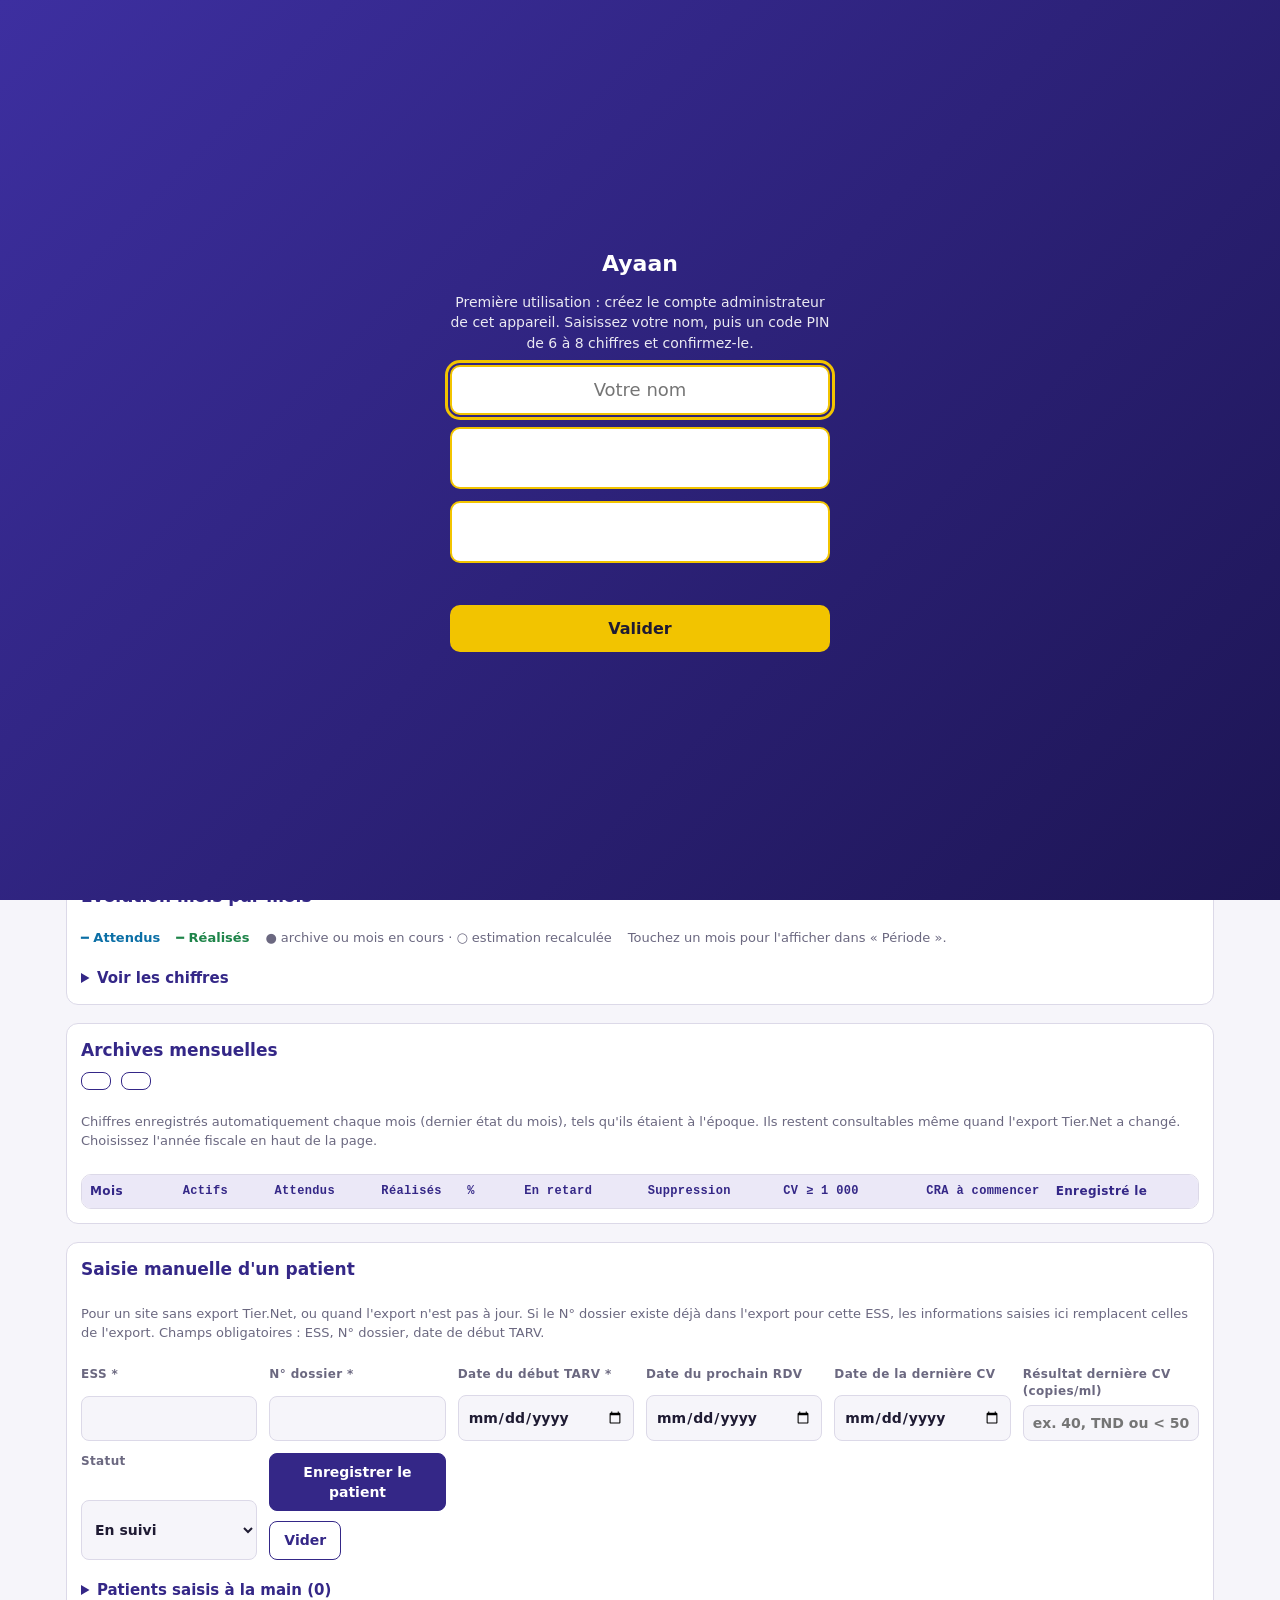
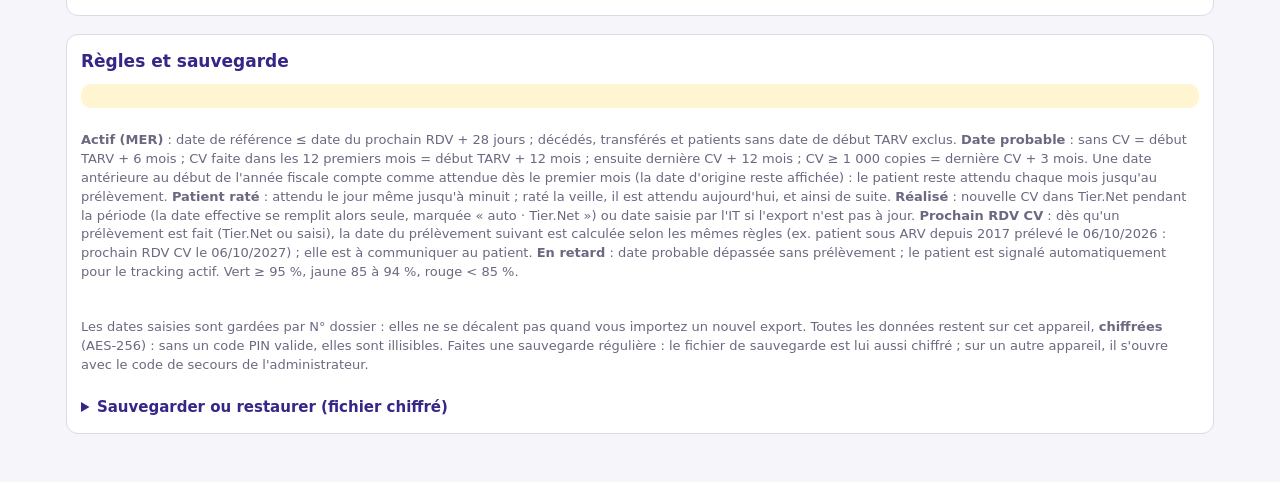
==== commit 34f6132c: "Add files via upload" ====
--- a/index.html
+++ b/index.html
@@ -13,14 +13,14 @@
 <meta name="apple-mobile-web-app-capable" content="yes">
 <meta name="apple-mobile-web-app-status-bar-style" content="black-translucent">
 <meta name="apple-mobile-web-app-title" content="Ayaan">
-<link rel="apple-touch-icon" href="icones/apple-touch-icon.png">
-<link rel="stylesheet" href="css/ayaan.css">
-<link rel="stylesheet" href="css/verrou.css">
-<link rel="stylesheet" href="css/adaptatif.css">
-<script type="module" src="js/auth.js"></script>
-<script type="module" src="js/maj.js"></script>
-<script type="module" src="js/app.js"></script>
-<script src="js/accueil.js" defer></script>
+<link rel="apple-touch-icon" href="apple-touch-icon.png">
+<link rel="stylesheet" href="ayaan.css">
+<link rel="stylesheet" href="verrou.css">
+<link rel="stylesheet" href="adaptatif.css">
+<script type="module" src="auth.js"></script>
+<script type="module" src="maj.js"></script>
+<script type="module" src="app.js"></script>
+<script src="accueil.js" defer></script>
 </head>
 <body>
 <div id="pinLock" hidden role="dialog" aria-modal="true" aria-labelledby="pinT"><div class="pb">
--- a/ayaan.css
+++ b/ayaan.css
@@ -0,0 +1,116 @@
+
+/* Layout : barre d'outils + tuiles de synthèse + liste de travail patient par patient, puis tableaux mensuels/trimestriels */
+:root{
+  --bg:#f6f5fa; --panel:#ffffff; --ink:#1f1b33; --muted:#6b6880; --line:#dcd9e8;
+  --violet:#342787; --violet-soft:#ebe8f7; --jaune:#f2c400; --jaune-soft:#fff6d1; --bleu:#0b6fa6;
+  --ok:#1e8449; --ok-soft:#d8f0df; --warn:#9a6b00; --warn-soft:#fff1c2; --bad:#b42318; --bad-soft:#f9dcd8;
+  --f-body:"Fira Sans",system-ui,-apple-system,"Segoe UI",sans-serif; --f-num:"Fira Code",ui-monospace,Menlo,monospace;
+}
+@media (prefers-color-scheme: dark){:root:not([data-theme="light"]){
+  --bg:#14121f; --panel:#1d1a2c; --ink:#ecebf5; --muted:#a29fb8; --line:#34304a;
+  --violet:#a99cf2; --violet-soft:#2a2545; --jaune:#f2c400; --jaune-soft:#3a3214; --bleu:#5fb4e6;
+  --ok:#6fd08f; --ok-soft:#173523; --warn:#f2c94c; --warn-soft:#3a3014; --bad:#ff8a7a; --bad-soft:#41201c; color-scheme:dark}}
+:root[data-theme="dark"]{
+  --bg:#14121f; --panel:#1d1a2c; --ink:#ecebf5; --muted:#a29fb8; --line:#34304a;
+  --violet:#a99cf2; --violet-soft:#2a2545; --jaune:#f2c400; --jaune-soft:#3a3214; --bleu:#5fb4e6;
+  --ok:#6fd08f; --ok-soft:#173523; --warn:#f2c94c; --warn-soft:#3a3014; --bad:#ff8a7a; --bad-soft:#41201c; color-scheme:dark}
+*{box-sizing:border-box}
+body{background:var(--bg);color:var(--ink);font-family:var(--f-body);font-size:15px;line-height:1.45}
+.wrap{max-width:1180px;margin:0 auto;padding-left:max(16px,env(safe-area-inset-left,0px));padding-right:max(16px,env(safe-area-inset-right,0px));padding-block:20px 48px;display:grid;gap:18px}
+header.top{display:flex;flex-wrap:wrap;gap:12px 20px;align-items:flex-end;justify-content:space-between;border-bottom:3px solid var(--jaune);padding-bottom:12px}
+.brand small{display:block;font-size:12px;letter-spacing:.12em;text-transform:uppercase;color:var(--bleu);font-weight:600}
+.brand h1{margin:2px 0 0;font-size:26px;color:var(--violet);text-wrap:balance}
+.brand p{margin:4px 0 0;color:var(--muted);font-size:13px;max-width:62ch}
+.btn{font:inherit;font-weight:600;font-size:14px;border-radius:8px;border:1px solid var(--violet);background:var(--violet);color:#fff;padding:8px 14px;cursor:pointer}
+:root[data-theme="dark"] .btn{color:#14121f}
+@media (prefers-color-scheme: dark){:root:not([data-theme="light"]) .btn{color:#14121f}}
+.btn.ghost{background:transparent;color:var(--violet)}
+.btn:focus-visible,select:focus-visible,input:focus-visible{outline:3px solid var(--jaune);outline-offset:2px}
+.row{display:flex;flex-wrap:wrap;gap:10px;align-items:center}
+.controls{background:var(--panel);border:1px solid var(--line);border-radius:12px;padding:14px;display:grid;grid-template-columns:repeat(auto-fit,minmax(170px,1fr));gap:12px}
+label.f{display:grid;gap:4px;font-size:12px;color:var(--muted);font-weight:600;letter-spacing:.03em}
+select,input[type=date],input[type=text],input[type=search],textarea{font:inherit;font-size:14px;color:var(--ink);background:var(--bg);border:1px solid var(--line);border-radius:8px;padding:7px 9px;min-width:0;width:100%}
+.alert{border-radius:10px;padding:12px 14px;font-size:14px}
+.alert.bad{background:var(--bad-soft);color:var(--bad);font-weight:600}
+.alert.info{background:var(--jaune-soft);color:var(--ink)}
+.tiles{display:grid;grid-template-columns:repeat(auto-fit,minmax(170px,1fr));gap:12px}
+.tile{background:var(--panel);border:1px solid var(--line);border-radius:12px;padding:12px 14px;display:grid;gap:2px}
+.tile b{font-family:var(--f-num);font-size:30px;font-weight:500;font-variant-numeric:tabular-nums}
+.tile span{font-size:13px;color:var(--muted)}
+.tile.v b{color:var(--violet)} .tile.o b{color:var(--ok)} .tile.r b{color:var(--bad)} .tile.j b{color:var(--warn)}
+.period{background:var(--violet);color:#fff;border-radius:12px;padding:14px 16px;display:flex;flex-wrap:wrap;gap:8px 28px;align-items:baseline}
+:root[data-theme="dark"] .period{color:#14121f}
+@media (prefers-color-scheme: dark){:root:not([data-theme="light"]) .period{color:#14121f}}
+.period h2{margin:0;font-size:16px;flex-basis:100%}
+.period .n{font-family:var(--f-num);font-size:26px;font-variant-numeric:tabular-nums}
+.period .l{font-size:12px;opacity:.85;display:block}
+.panel{background:var(--panel);border:1px solid var(--line);border-radius:12px;padding:14px;display:grid;gap:10px;min-width:0}
+.panel h2{margin:0;font-size:17px;color:var(--violet)}
+.chips{display:flex;flex-wrap:wrap;gap:6px}
+.chip{font:inherit;font-size:13px;border:1px solid var(--line);background:var(--bg);color:var(--ink);border-radius:999px;padding:4px 11px;cursor:pointer}
+.chip[aria-pressed="true"]{background:var(--violet-soft);border-color:var(--violet);color:var(--violet);font-weight:600}
+.tw{overflow-x:auto;border:1px solid var(--line);border-radius:10px}
+table{border-collapse:collapse;width:100%;font-size:14px}
+th{background:var(--violet-soft);color:var(--violet);text-align:left;font-size:12px;letter-spacing:.03em;padding:8px;white-space:nowrap;position:sticky;top:0}
+td{border-top:1px solid var(--line);padding:6px 8px;vertical-align:middle}
+td.num,th.num{text-align:right;font-family:var(--f-num);font-variant-numeric:tabular-nums}
+td input{padding:5px 7px}
+.track{display:inline-block;margin-top:3px;font-size:11px;font-weight:700;letter-spacing:.04em;text-transform:uppercase;color:var(--bad)}
+tr.late td:first-child{box-shadow:inset 3px 0 0 var(--bad)}
+.pill{display:inline-block;font-size:12px;font-weight:600;border-radius:999px;padding:2px 9px;white-space:nowrap}
+.p-ok{background:var(--ok-soft);color:var(--ok)} .p-bad{background:var(--bad-soft);color:var(--bad)} .p-warn{background:var(--warn-soft);color:var(--warn)} .p-mut{background:var(--bg);color:var(--muted);border:1px solid var(--line)}
+.res{display:grid;gap:3px;min-width:118px}.res input{width:110px}
+.p-cra{background:var(--bad);color:#fff}
+.tile b.pct-ok{color:var(--ok)} .tile b.pct-warn{color:var(--warn)} .tile b.pct-bad{color:var(--bad)}
+.pct-ok{color:var(--ok);font-weight:700} .pct-warn{color:var(--warn);font-weight:700} .pct-bad{color:var(--bad);font-weight:700}
+.grid2{display:grid;grid-template-columns:repeat(auto-fit,minmax(320px,1fr));gap:18px}
+.muted{color:var(--muted);font-size:13px}
+.ex{background:var(--jaune);color:#1f1b33;font-size:12px;font-weight:700;border-radius:6px;padding:2px 8px;letter-spacing:.05em;text-transform:uppercase}
+details summary{cursor:pointer;font-weight:600;color:var(--violet)}
+textarea{min-height:90px;font-family:var(--f-num);font-size:12px}
+.pager{display:flex;gap:8px;align-items:center;justify-content:flex-end}
+@media (prefers-reduced-motion: reduce){*{transition:none!important}}
+
+.logo{width:56px;height:56px;flex:none}
+.brandrow{display:flex;gap:14px;align-items:center}
+
+@media (max-width:700px){
+  .tw:has(table.cards){overflow:visible;border:0}
+  table.cards thead{display:none}
+  table.cards,table.cards tbody{display:block}
+  table.cards tr{display:grid;grid-template-columns:1fr 1fr;gap:6px 12px;padding:12px;margin-bottom:10px;background:var(--panel);border:1px solid var(--line);border-radius:12px}
+  table.cards tr.late{border-left:5px solid var(--bad)}
+  table.cards tr.late td:first-child{box-shadow:none}
+  table.cards td{border:0;padding:0;text-align:left!important;min-width:0}
+  table.cards td::before{content:attr(data-l);display:block;font-size:11px;font-weight:600;letter-spacing:.03em;color:var(--muted);font-family:var(--f-body)}
+  table.cards td:nth-child(1){order:-2;font-size:16px}
+  table.cards td:nth-child(6){order:-1;justify-self:end;text-align:right!important}
+  table.cards td:nth-child(1)::before,table.cards td:nth-child(6)::before{content:none}
+  table.cards td:nth-child(7),table.cards td:nth-child(8),table.cards td:nth-child(9),table.cards td:nth-child(11){grid-column:1/-1}
+  table.cards td:empty{display:none}
+  table.cards td input{width:100%!important;font-size:16px;padding:9px 10px}
+  table.cards .res{min-width:0}
+  table.cards td[colspan]{grid-column:1/-1}
+}
+
+#daySum{position:fixed;inset:0;z-index:90;background:rgba(20,18,31,.55);display:grid;place-items:center;padding:16px}
+#daySum[hidden]{display:none!important}
+#daySum .box{background:var(--panel);color:var(--ink);border-radius:16px;width:min(460px,100%);padding:18px;display:grid;gap:12px;border-top:6px solid var(--jaune);max-height:92vh;overflow:auto}
+#daySum h2{margin:0;color:var(--violet);font-size:20px}
+#daySum .it{display:flex;align-items:center;gap:12px;border:1px solid var(--line);border-radius:12px;padding:10px 12px;background:var(--bg);cursor:pointer;font:inherit;color:inherit;text-align:left;width:100%}
+#daySum .it b{font-family:var(--f-num);font-size:26px;min-width:52px;text-align:right}
+#daySum .it span{font-size:14px}
+#daySum .acts{display:flex;flex-wrap:wrap;gap:8px}
+.panel>*,details{min-width:0;max-width:100%}
+#msg{position:sticky;top:0;z-index:20}#msg:empty{display:none}
+#splash{position:fixed;inset:0;z-index:50;display:grid;place-items:center;background:linear-gradient(135deg,#3d2fa0,#1d1554);color:#fff;transition:opacity .45s ease}
+#splash.out{opacity:0;pointer-events:none}
+#splash .sp{display:grid;justify-items:center;gap:14px;text-align:center}
+#splash .logo{width:132px;height:132px;animation:pop .7s cubic-bezier(.2,.9,.3,1.3) both;filter:drop-shadow(0 12px 28px rgba(0,0,0,.35))}
+#splash .nm{font-size:40px;font-weight:800;letter-spacing:-.5px;animation:up .6s .25s both}
+#splash .sb{font-size:14px;font-weight:700;letter-spacing:.3em;color:#f2c400;animation:up .6s .4s both}
+#splash .org{font-size:12px;opacity:.75;animation:up .6s .55s both}
+@keyframes pop{from{transform:scale(.4) rotate(-8deg);opacity:0}to{transform:none;opacity:1}}
+@keyframes up{from{transform:translateY(10px);opacity:0}to{transform:none;opacity:1}}
+@media (prefers-reduced-motion: reduce){#splash .logo,#splash .nm,#splash .sb,#splash .org{animation:none}}
+:root{color-scheme:light}body{margin:0}[hidden]{display:none!important}@media (prefers-color-scheme: dark){:root:not([data-theme="light"]){color-scheme:dark}}.mt8{margin-top:8px}
--- a/verrou.css
+++ b/verrou.css
@@ -0,0 +1,29 @@
+
+#pinLock{position:fixed;inset:0;z-index:100;display:grid;place-items:center;background:linear-gradient(135deg,#3d2fa0,#1d1554);color:#fff;padding:16px;overflow:auto}
+#pinLock[hidden]{display:none!important}
+#pinLock .pb{width:min(380px,100%);display:grid;gap:12px;text-align:center}
+#pinLock h2{margin:0;font-size:22px}
+#pinLock p{margin:0;font-size:14px;opacity:.9}
+#pinLock input{font:inherit;font-size:26px;letter-spacing:.4em;text-align:center;padding:10px;border-radius:10px;border:2px solid #f2c400;background:#fff;color:#1f1b33;width:100%}
+#pinLock input#pinName{font-size:18px;letter-spacing:0}
+#pinLock button{font:inherit;font-weight:700;font-size:16px;border-radius:10px;border:0;padding:12px;background:#f2c400;color:#1f1b33;cursor:pointer}
+#pinLock button.lnk{background:transparent;color:#fff;text-decoration:underline;font-weight:500;font-size:14px;padding:4px}
+#pinLock .err{color:#ffb4a8;font-weight:700;min-height:1.2em}
+#pinLock .code{font-family:ui-monospace,Menlo,monospace;font-size:26px;letter-spacing:.15em;background:#fff;color:#342787;border-radius:10px;padding:10px}
+.who{font-size:12px;color:var(--muted);font-weight:600}
+.who b{color:var(--violet)}
+#ayRights[hidden]{display:none!important}.rgt{display:flex;gap:8px;align-items:flex-start;padding:5px 0;border-bottom:1px solid var(--line);font-size:14px}.rgt b{min-width:38px}.rgt .y{color:var(--ok)}.rgt .n{color:var(--bad)}
+.mx{border-collapse:collapse;width:100%;font-size:13px}.mx th{background:var(--violet-soft);color:var(--violet);padding:6px;text-align:left;font-size:12px}.mx td{border-top:1px solid var(--line);padding:5px 6px}.mx td.c{text-align:center;font-weight:700}.mx td.c.y{color:var(--ok);background:var(--ok-soft)}.mx td.c.n{color:var(--bad);background:var(--bad-soft)}.mx tr.g td{background:var(--violet-soft);color:var(--violet);font-weight:700}
+/* Ajouts v15 (remplacent des styles écrits dans le HTML, interdits par la politique de sécurité) */
+#pinLock select{font:inherit;font-size:17px;padding:11px;border-radius:10px;border:2px solid #f2c400;background:#fff;color:#1f1b33;width:100%}
+#pinLock button:disabled{opacity:.6;cursor:wait}
+#ayRights{position:fixed;inset:0;z-index:95;background:rgba(20,18,31,.55);display:grid;place-items:center;padding:16px}
+#ayRights .boite{background:var(--panel);color:var(--ink);border-radius:16px;width:min(560px,100%);max-height:90vh;overflow:auto;padding:18px;border-top:6px solid var(--jaune);display:grid;gap:10px}
+#ayRights h2{margin:0;color:var(--violet);font-size:20px}
+.rgt-g{font-weight:700;color:var(--violet);margin-top:8px}
+.mx th.c{text-align:center}
+.lien-droits{font:inherit;font-size:12px;background:none;border:0;color:var(--bleu);text-decoration:underline;cursor:pointer;padding:0}
+#majBandeau{position:fixed;left:12px;right:12px;bottom:12px;z-index:80;background:#342787;color:#fff;border-radius:12px;padding:12px 14px;display:flex;flex-wrap:wrap;gap:10px;align-items:center;justify-content:space-between;box-shadow:0 6px 24px rgba(0,0,0,.25);border-top:4px solid #f2c400}
+#majBandeau[hidden]{display:none!important}
+#majBandeau button{font:inherit;font-weight:700;border:0;border-radius:8px;padding:8px 14px;background:#f2c400;color:#1f1b33;cursor:pointer}
+#majBandeau .plus-tard{background:transparent;color:#fff;text-decoration:underline;font-weight:500}
--- a/adaptatif.css
+++ b/adaptatif.css
@@ -0,0 +1,67 @@
+/* =====================================================================
+   Ayaan · adaptatif.css — un seul code pour tous les écrans
+   Chargé en DERNIER par index.html et central.html.
+
+   On adapte selon la façon d'interagir, pas selon la marque de l'appareil :
+   - (pointer: coarse) : écran tactile → grosses cibles pour le pouce
+     (au moins 44 × 44 px, recommandation Apple et Google) ;
+   - (hover: hover) and (pointer: fine) : souris → effets au survol ;
+   - :focus-visible : clavier → contour jaune bien visible.
+   ===================================================================== */
+
+/* ---------- Pour tous les écrans ---------- */
+html { -webkit-text-size-adjust: 100%; text-size-adjust: 100%; }
+body { -webkit-tap-highlight-color: rgba(52, 39, 135, .18); }
+/* Supprime le délai du double-toucher (zoom) sur les boutons, sans empêcher le zoom à deux doigts */
+button, .btn, .chip, a, label, summary, select, input, textarea, [data-action], tr.click { touch-action: manipulation; }
+
+/* iPhone avec encoche / barre d'accueil (application installée en plein écran) */
+.wrap { padding-top: max(20px, env(safe-area-inset-top, 0px)); padding-bottom: max(48px, calc(env(safe-area-inset-bottom, 0px) + 24px)); }
+#pinLock { padding: max(16px, env(safe-area-inset-top, 0px)) max(16px, env(safe-area-inset-right, 0px)) max(16px, env(safe-area-inset-bottom, 0px)) max(16px, env(safe-area-inset-left, 0px)); }
+#majBandeau { bottom: max(12px, env(safe-area-inset-bottom, 0px)); }
+
+/* Champ fichier : présent (accessible aux lecteurs d'écran et aux sélecteurs
+   de fichiers des téléphones) mais invisible. Jamais display:none. */
+.fichier-cache { position: absolute !important; width: 1px; height: 1px; padding: 0; margin: -1px; overflow: hidden; clip: rect(0 0 0 0); clip-path: inset(50%); white-space: nowrap; border: 0; opacity: 0; }
+
+/* Glisser-déposer (ordinateur) : la page s'entoure de jaune quand on survole avec un fichier */
+body.depot-actif { outline: 4px dashed var(--jaune, #f2c400); outline-offset: -8px; }
+body.depot-actif::after { content: 'Déposez le fichier ici'; position: fixed; inset: auto 0 40% 0; text-align: center; font-size: 22px; font-weight: 700; color: var(--violet, #342787); pointer-events: none; }
+.souris-seulement { display: none; }
+
+/* ---------- Clavier : contour visible sur tout élément actif ---------- */
+:focus-visible { outline: 3px solid var(--jaune, #f2c400); outline-offset: 2px; }
+.btn:focus-visible, .chip:focus-visible, button:focus-visible, summary:focus-visible, a:focus-visible, tr.click:focus-visible {
+  outline: 3px solid var(--jaune, #f2c400); outline-offset: 2px; box-shadow: 0 0 0 5px rgba(52, 39, 135, .35);
+}
+
+/* ---------- Écran tactile : cibles de 44 px minimum ---------- */
+@media (pointer: coarse) {
+  .btn, button, .chip, summary, select, input:not([type=checkbox]):not([type=radio]), textarea { min-height: 44px; }
+  .btn { padding: 10px 16px; font-size: 16px; }
+  .chip { padding: 9px 15px; font-size: 15px; display: inline-flex; align-items: center; }
+  summary { display: flex; align-items: center; padding-block: 8px; cursor: pointer; }
+  /* 16 px minimum : sinon Safari (iPhone) zoome tout seul quand on touche un champ */
+  select, input, textarea, #tb input { font-size: 16px !important; }
+  input[type=checkbox], input[type=radio] { width: 24px; height: 24px; }
+  .row, .acts { gap: 10px !important; }
+  #daySum .it { min-height: 56px; }
+  #daySum .acts .btn { flex: 1 1 140px; }
+  #majBandeau button { min-height: 44px; padding: 10px 16px; }
+  .lien-droits { padding: 10px 4px !important; font-size: 14px !important; }
+  #pinLock input, #pinLock select, #pinLock button { min-height: 52px; }
+  #pinLock button.lnk { min-height: 44px; }
+  /* Pas d'effets au survol sur écran tactile (ils restent « collés » après un toucher) */
+  .btn:hover, .chip:hover { filter: none; }
+}
+
+/* ---------- Souris : effets au survol, éléments plus compacts ---------- */
+@media (hover: hover) and (pointer: fine) {
+  .btn { transition: filter .15s, background-color .15s; }
+  .btn:hover { filter: brightness(1.1); }
+  .btn.ghost:hover { background: var(--violet-soft, #ece9fb); filter: none; }
+  .chip:hover { border-color: var(--violet, #342787); }
+  tr.click:hover td { background: var(--violet-soft, #ece9fb); }
+  #daySum .it:hover { border-color: var(--violet, #342787); }
+  .souris-seulement { display: inline; }
+}
